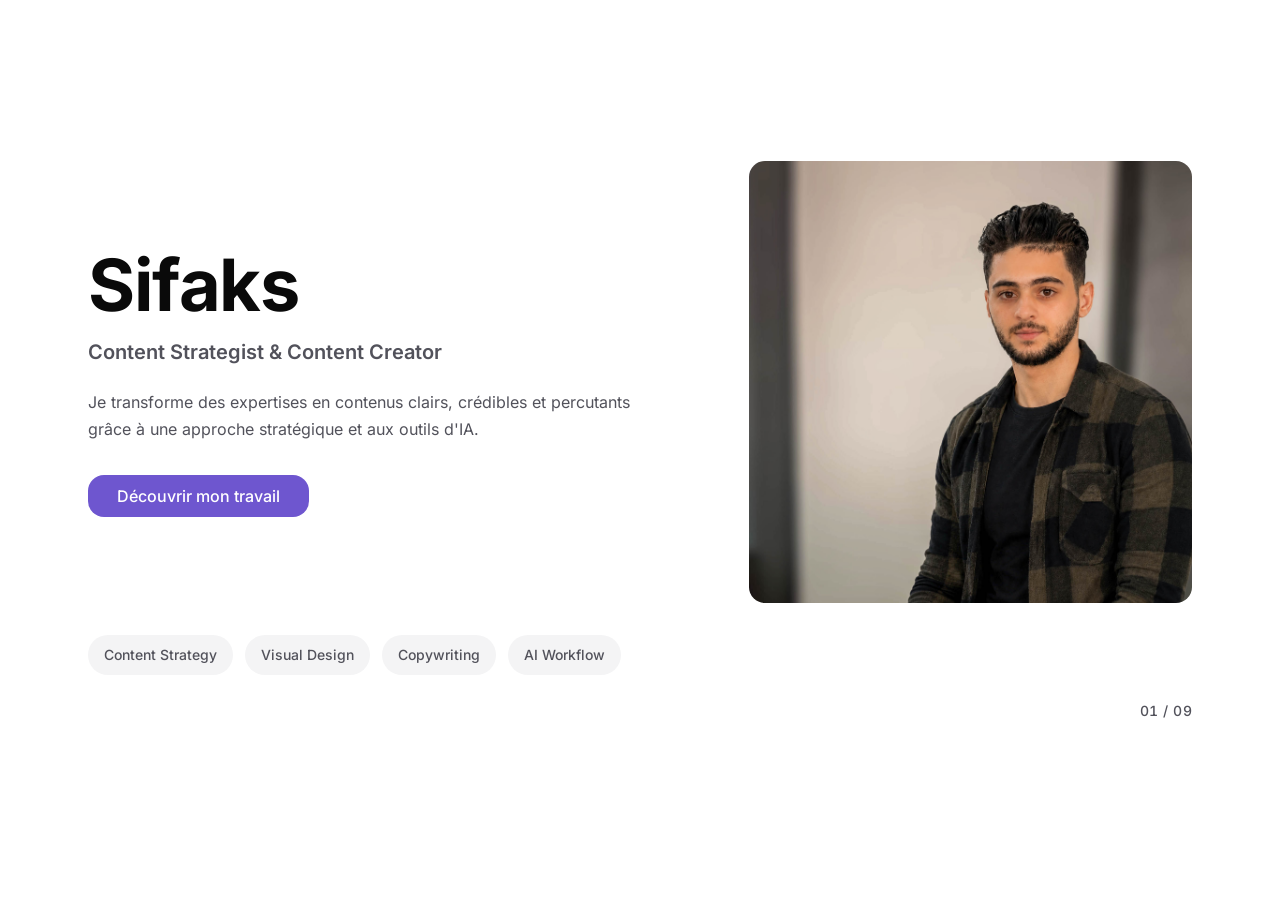
==== index.html @ f77e3a8e "Portfolio initial" ====
<!DOCTYPE html>
<html lang="fr-CA">
<head>
  <meta charset="UTF-8">
  <meta name="viewport" content="width=device-width, initial-scale=1.0">
  <title>Sifaks — Content Strategist &amp; Content Creator</title>
  <meta name="description" content="Je transforme des expertises en contenus clairs, crédibles et percutants grâce à une approche stratégique et aux outils d'IA.">
  <link rel="stylesheet" href="style.css">
  <link rel="stylesheet" href="css/pages/couverture.css">
</head>
<body>
  <main class="cover">
    <div class="container">
      <div class="cover__grid grid--split">
        <div class="cover__text">
          <h1 class="cover__name reveal">Sifaks</h1>
          <p class="cover__tagline reveal reveal-delay-2" lang="en">Content Strategist &amp; Content Creator</p>
          <p class="cover__value-prop reveal reveal-delay-3">Je transforme des expertises en contenus clairs, crédibles et percutants grâce à une approche stratégique et aux outils d'IA.</p>
          <a href="pages/qui-je-suis.html" class="btn btn--primary reveal reveal-delay-4">Découvrir mon travail</a>
        </div>
        <img class="cover__photo reveal reveal-delay-1" src="assets/images/photos/photo-couverture.jpg" alt="Portrait professionnel de Sifaks" width="1891" height="2040">
      </div>

      <ul class="cover__badges reveal reveal-delay-5">
        <li class="badge" lang="en">Content Strategy</li>
        <li class="badge" lang="en">Visual Design</li>
        <li class="badge" lang="en">Copywriting</li>
        <li class="badge" lang="en">AI Workflow</li>
      </ul>

      <p class="page-indicator cover__page-indicator reveal reveal-delay-6">01 / 09</p>
    </div>
  </main>
  <script src="script.js"></script>
</body>
</html>
---- style.css ----
/*
  Point d'entrée CSS du portfolio.
  Assemble les fondations du design system — ne pas ajouter de styles ici,
  chaque nouvelle règle doit vivre dans le bon fichier sous css/.
*/

@import url('css/base/variables.css');
@import url('css/base/fonts.css');
@import url('css/base/reset.css');
@import url('css/base/typography.css');

@import url('css/layout/grid.css');

@import url('css/components/buttons.css');
@import url('css/components/cards.css');
@import url('css/components/navigation.css');
@import url('css/components/badges.css');
@import url('css/components/page-indicator.css');
@import url('css/components/media-placeholder.css');

@import url('css/utilities.css');
---- css/pages/couverture.css ----
/*
  Page 1 — Couverture. Styles propres à cette page uniquement.
  La grille (grid--split), l'apparition au chargement (reveal) et le rendu du
  bouton/placeholder vivent maintenant dans les composants partagés.
*/

.cover {
  display: flex;
  align-items: center;
  min-height: 100vh;
  min-height: 100dvh;
}

.cover .container {
  width: 100%;
  padding-block: var(--space-16);
}

.cover__text {
  display: flex;
  flex-direction: column;
  align-items: flex-start;
}

.cover__name {
  font-size: var(--font-size-6xl);
  line-height: 1.05;
  margin-bottom: var(--space-3);
}

.cover__tagline {
  color: var(--color-text-secondary);
  font-size: var(--font-size-xl);
  font-weight: var(--font-weight-semibold);
  margin-bottom: var(--space-5);
}

.cover__value-prop {
  max-width: 56ch;
  margin-bottom: var(--space-8);
}

.cover__photo {
  display: block;
  width: 100%;
  aspect-ratio: 1 / 1;
  object-fit: cover;
  object-position: center 30%;
  border-radius: var(--radius-lg);
}

.cover__badges {
  display: flex;
  flex-wrap: wrap;
  gap: var(--space-3);
  margin-top: var(--space-8);
}

.cover__page-indicator {
  margin-top: var(--space-6);
}

@media (min-width: 1024px) {
  .cover__name {
    font-size: var(--font-size-7xl);
  }
}
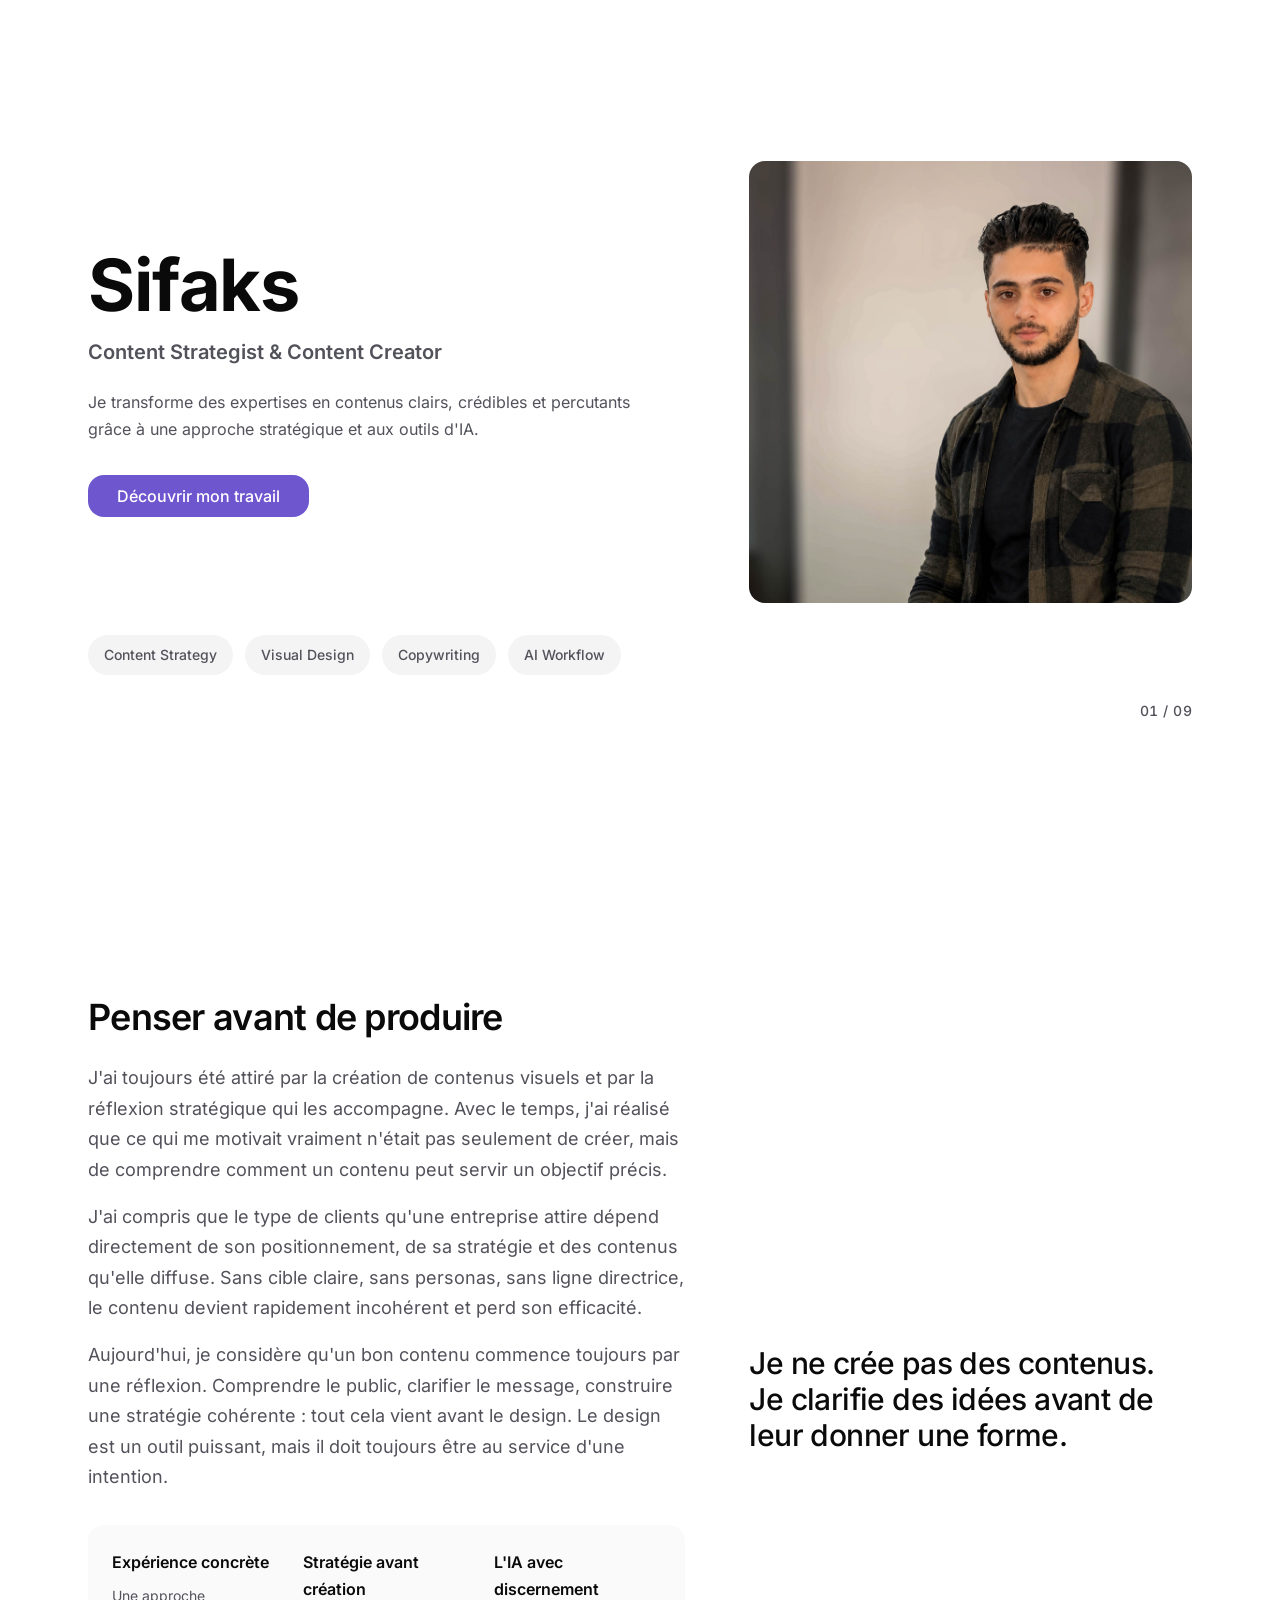
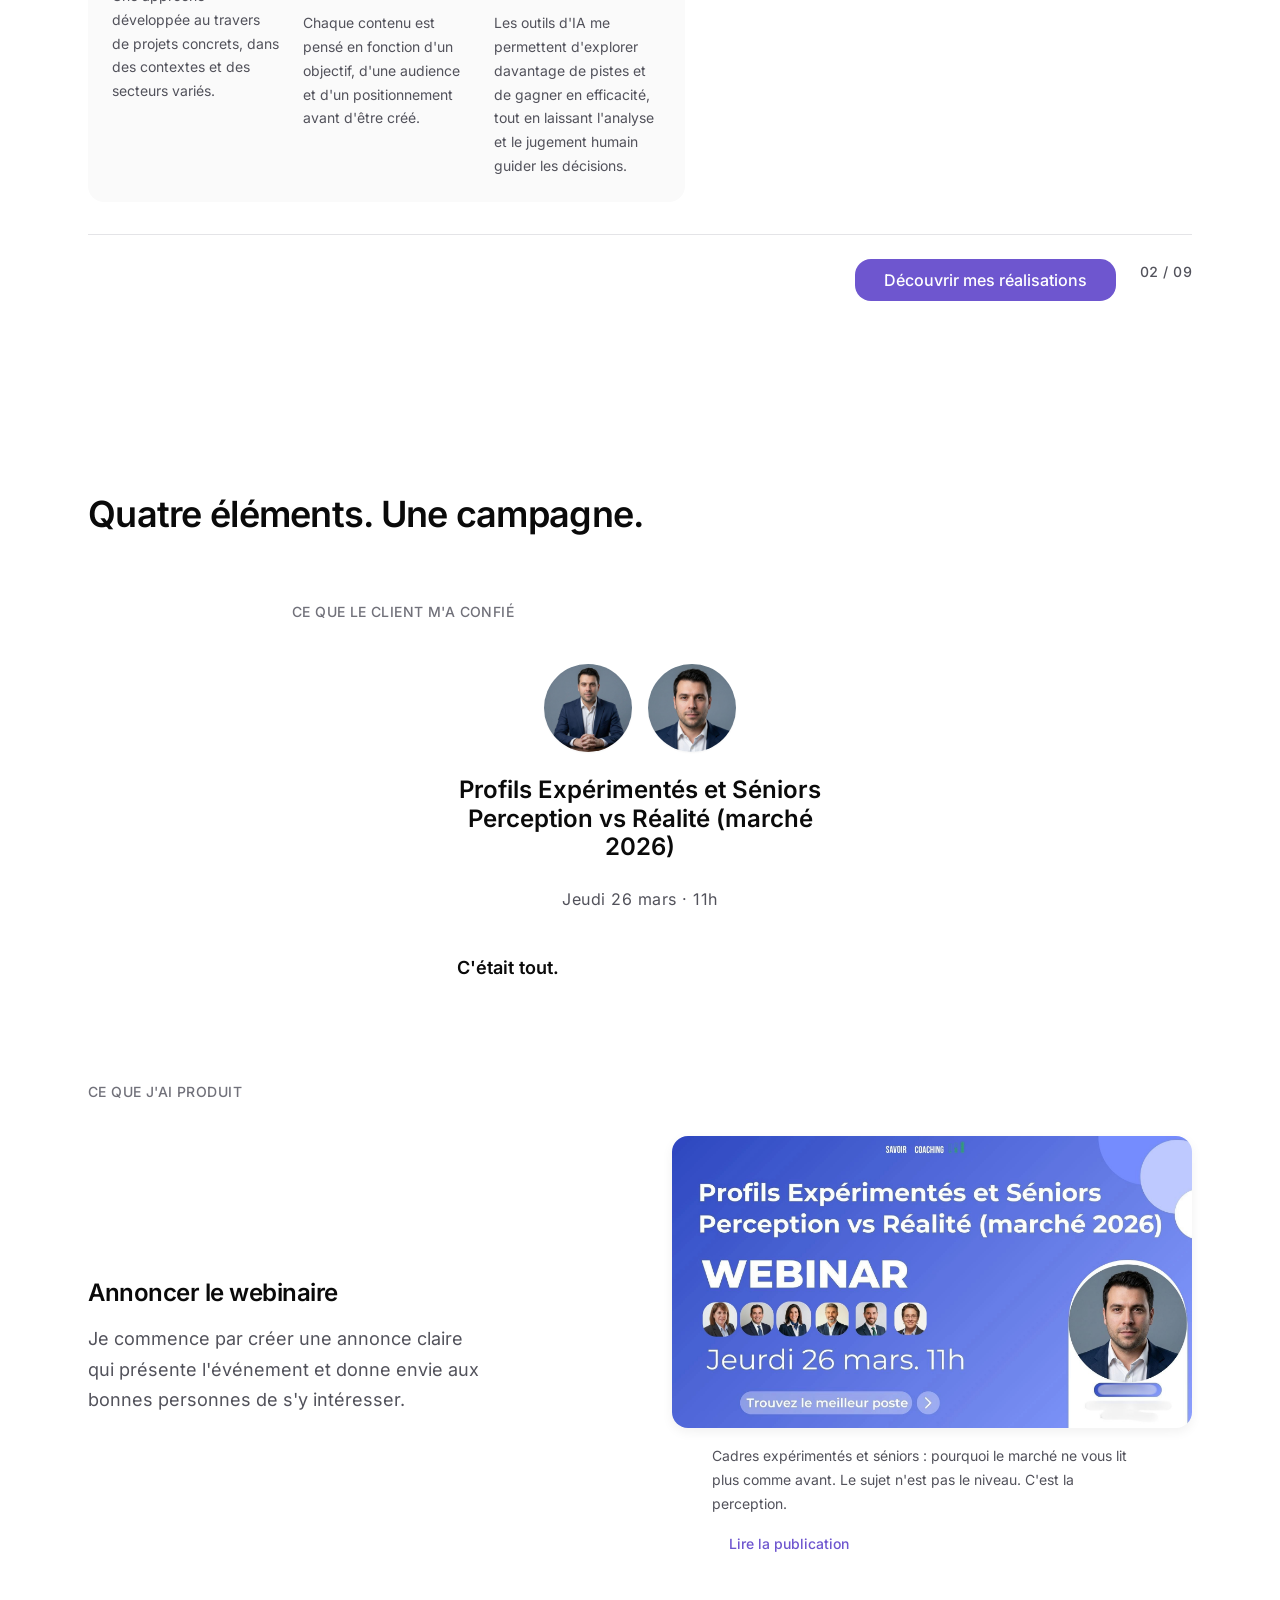
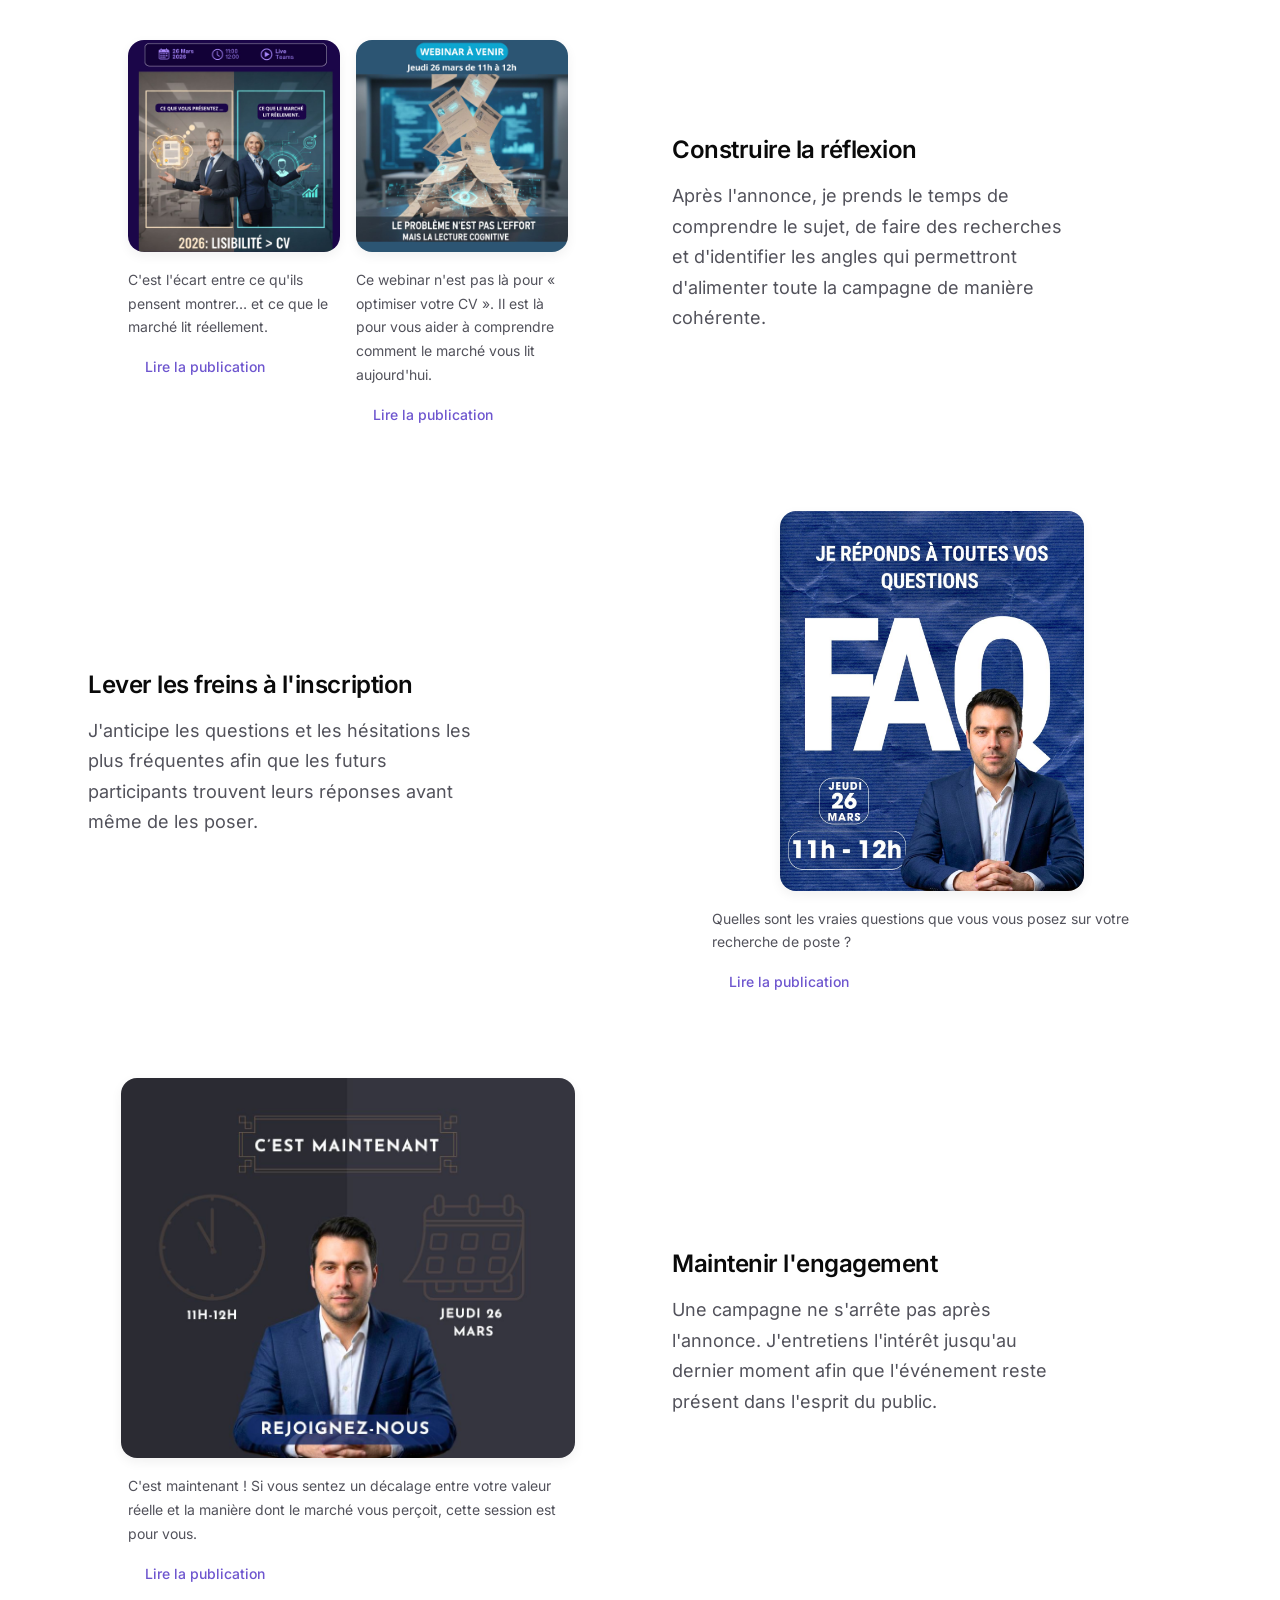
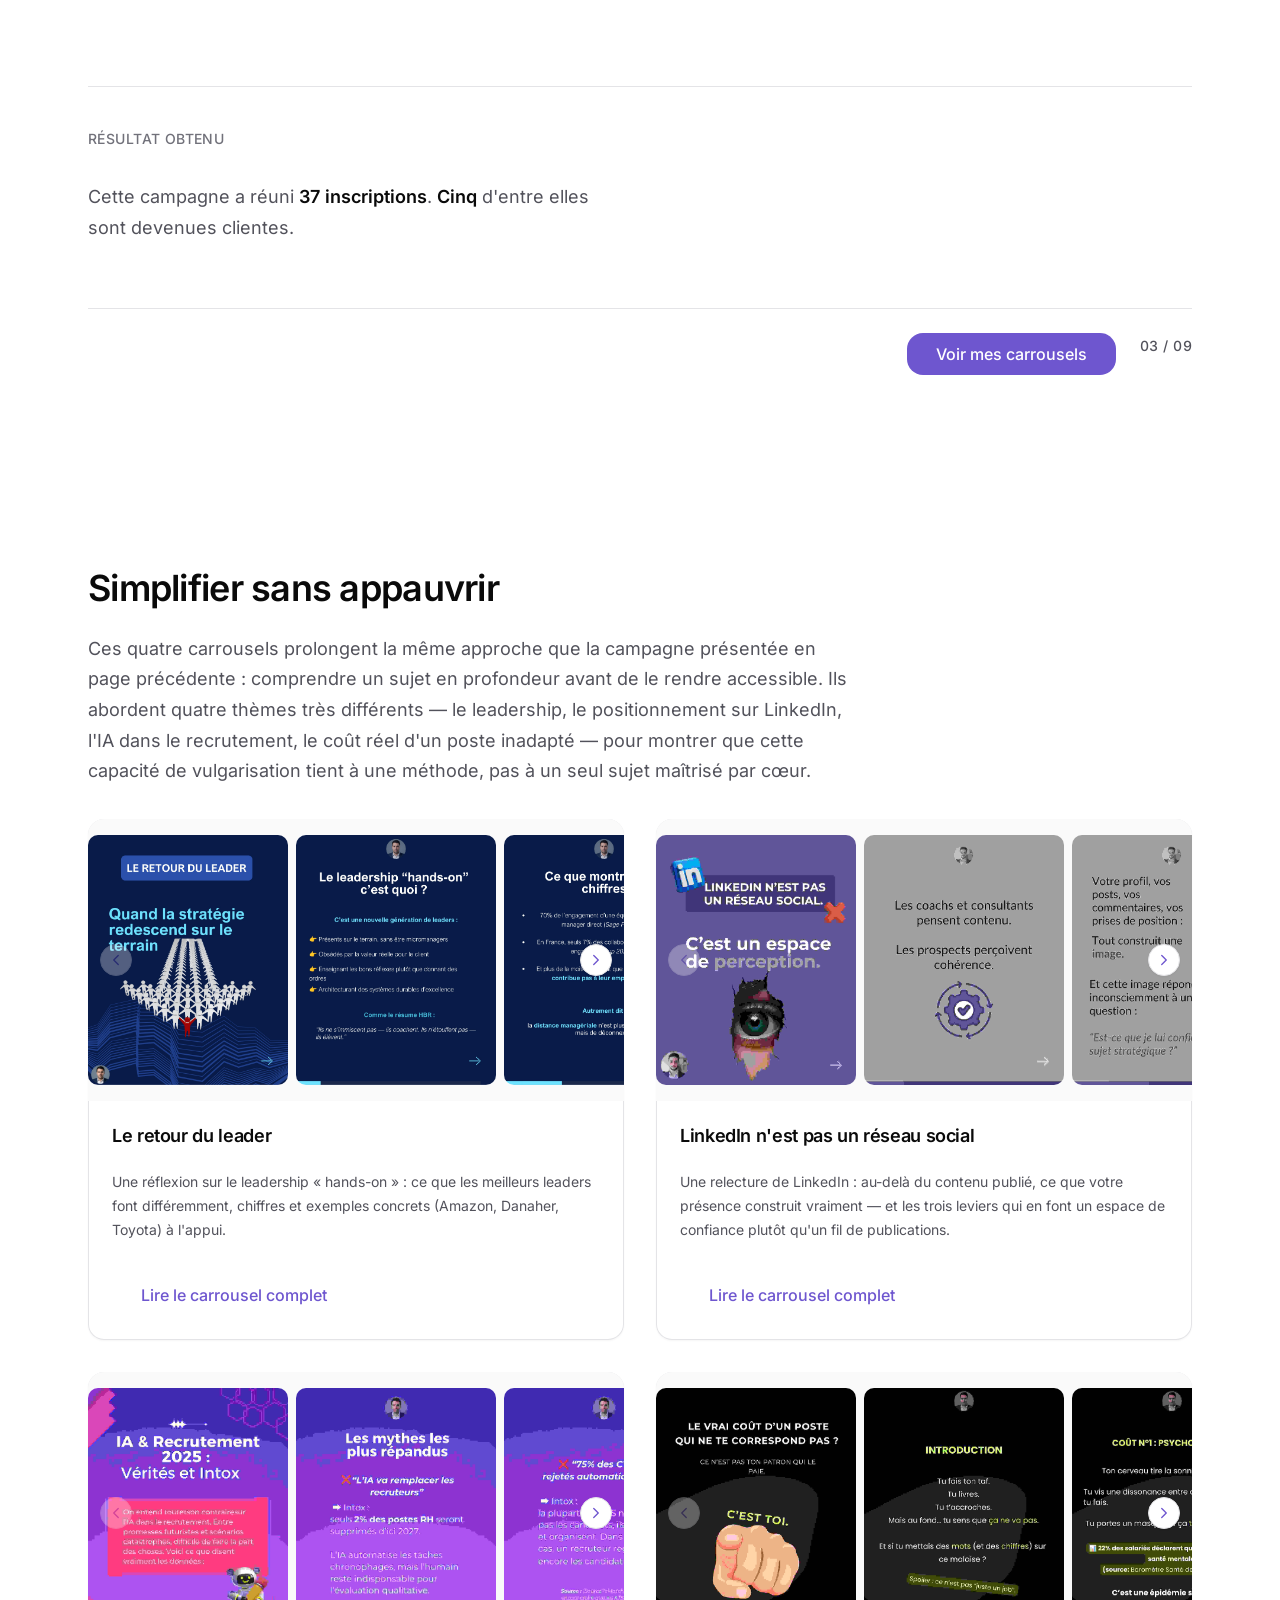
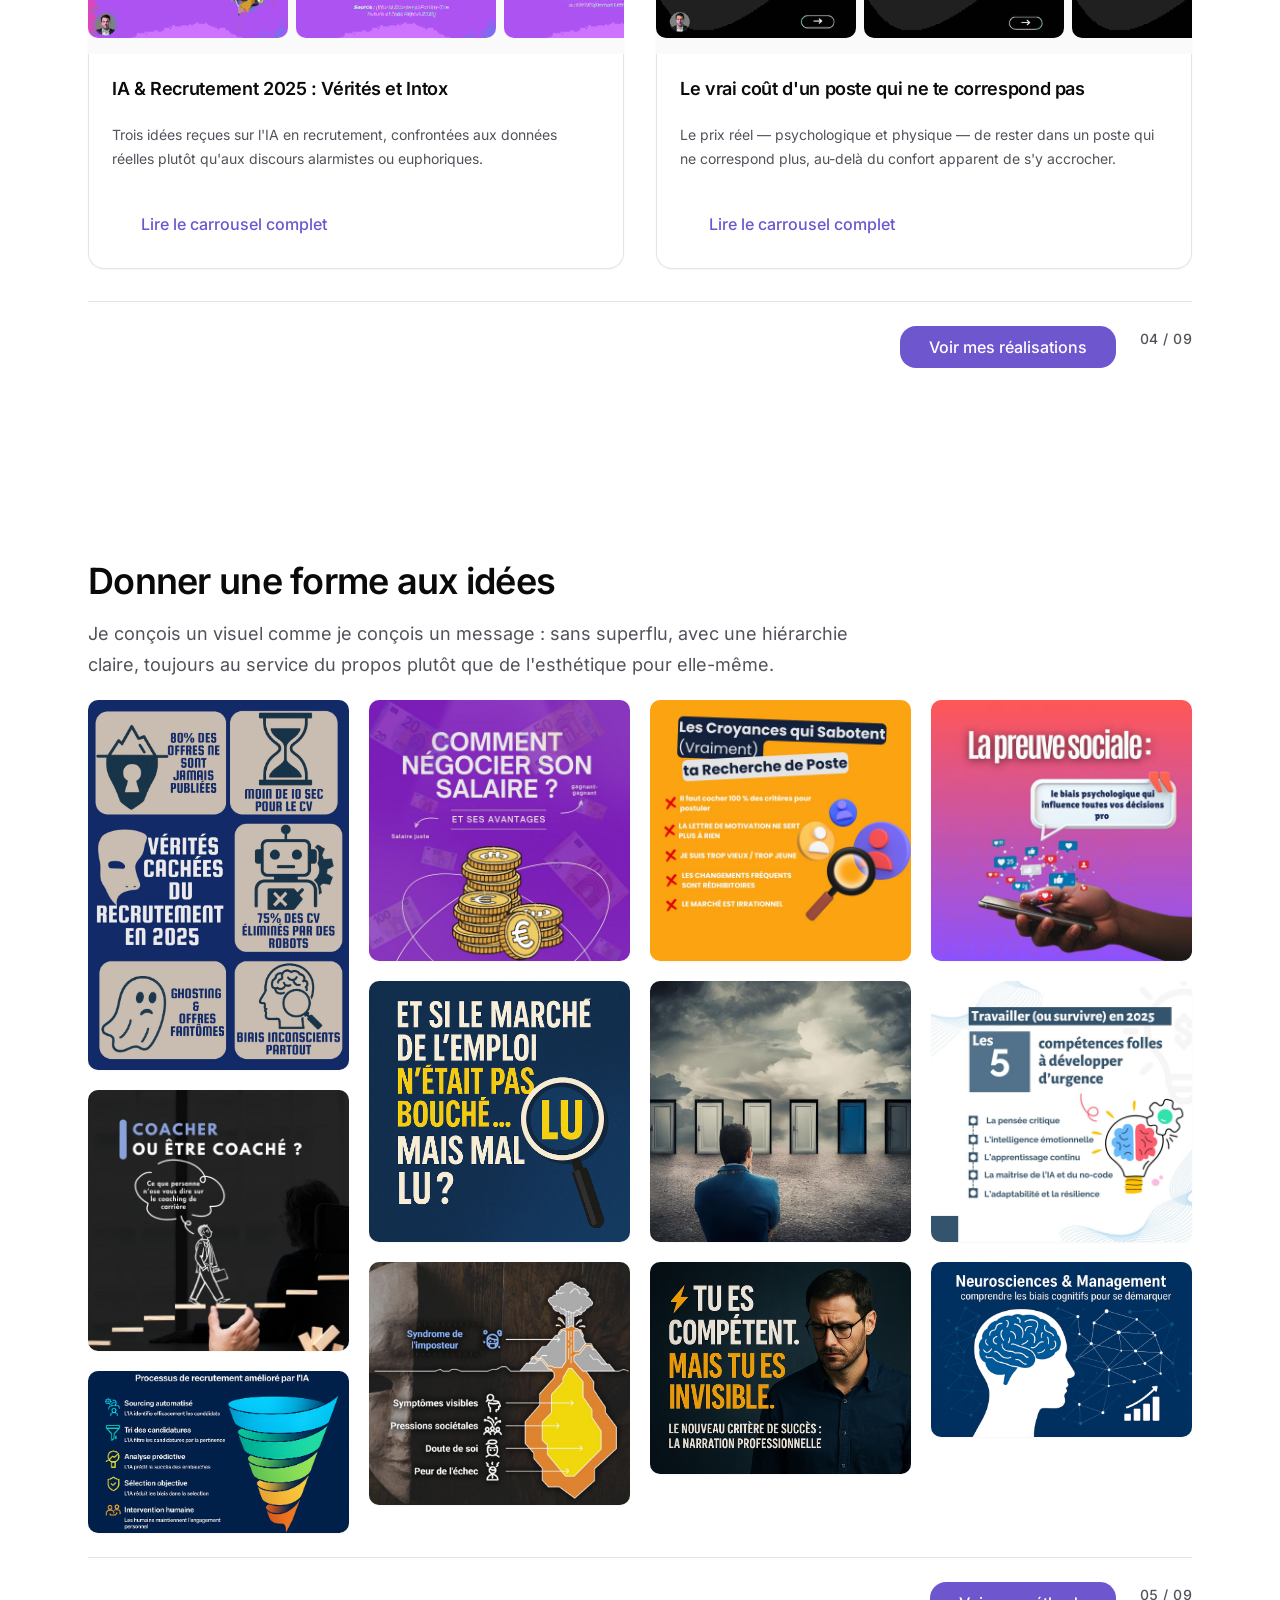
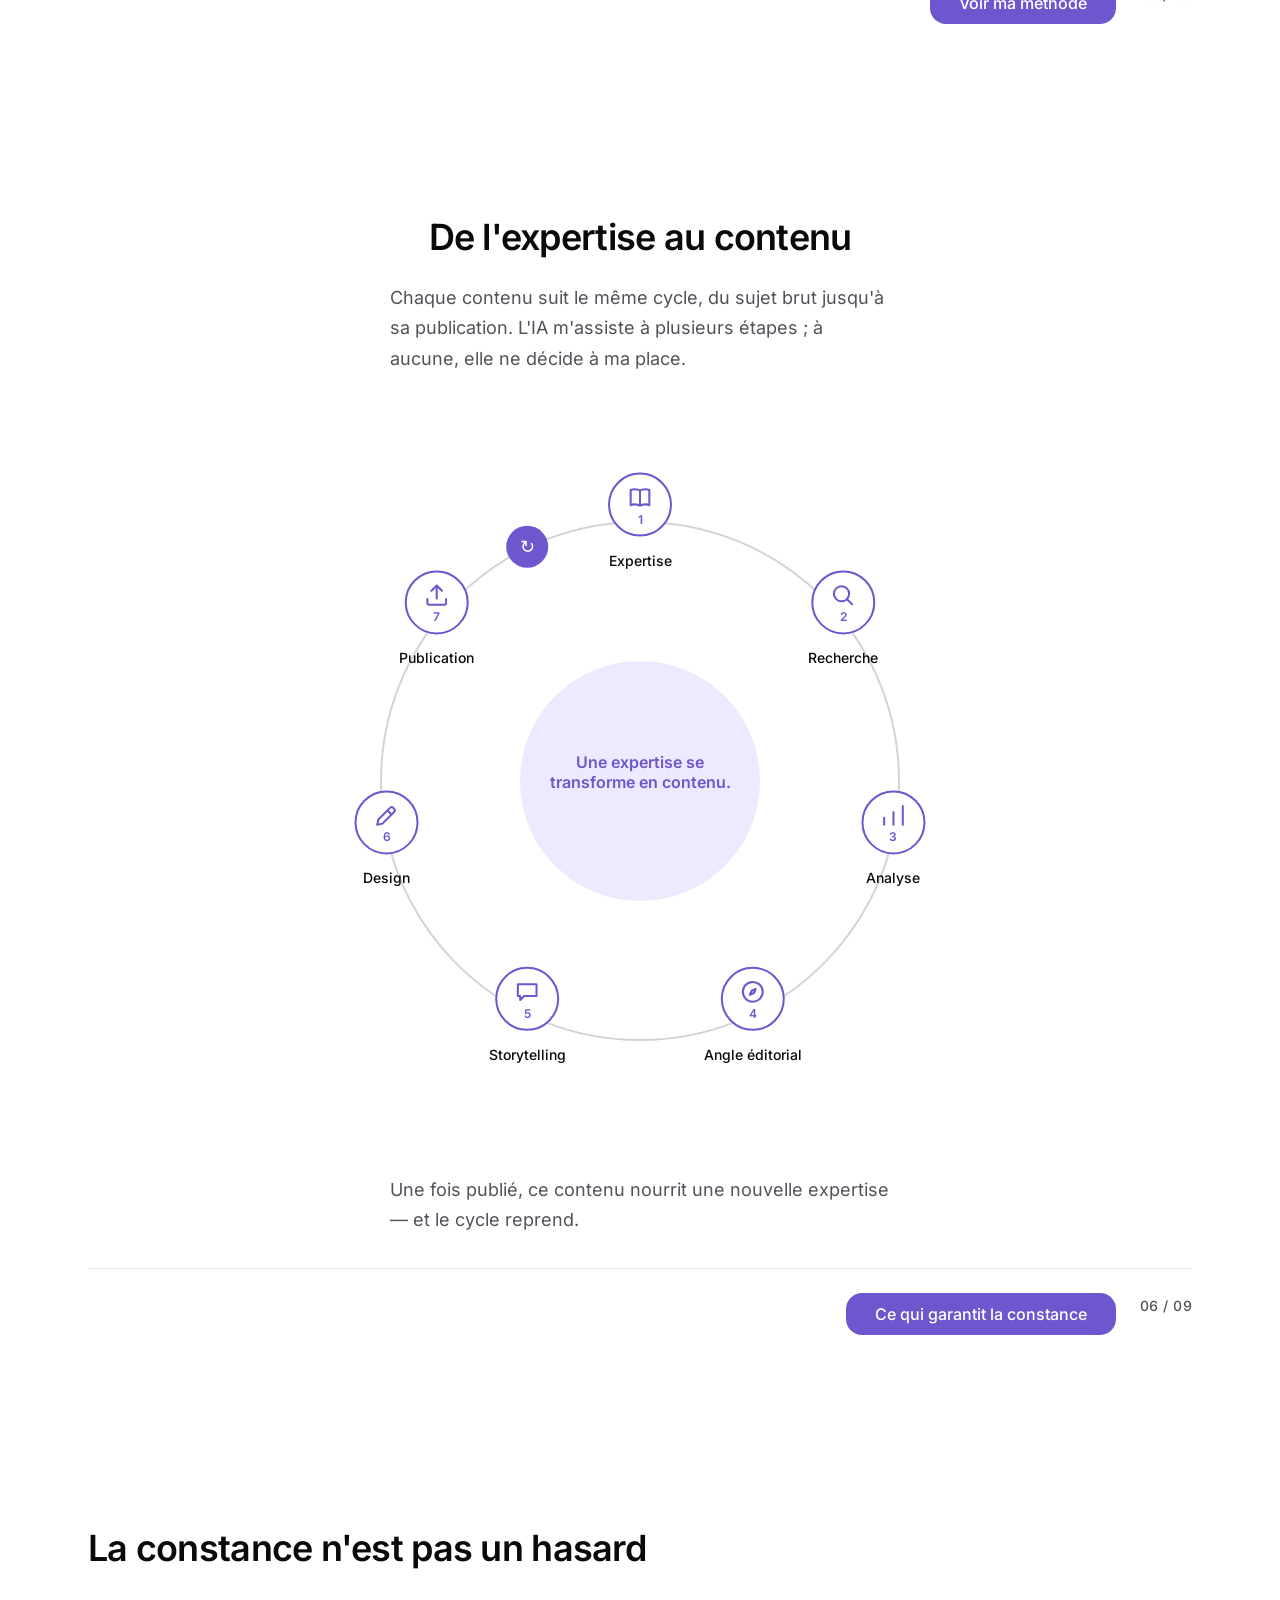
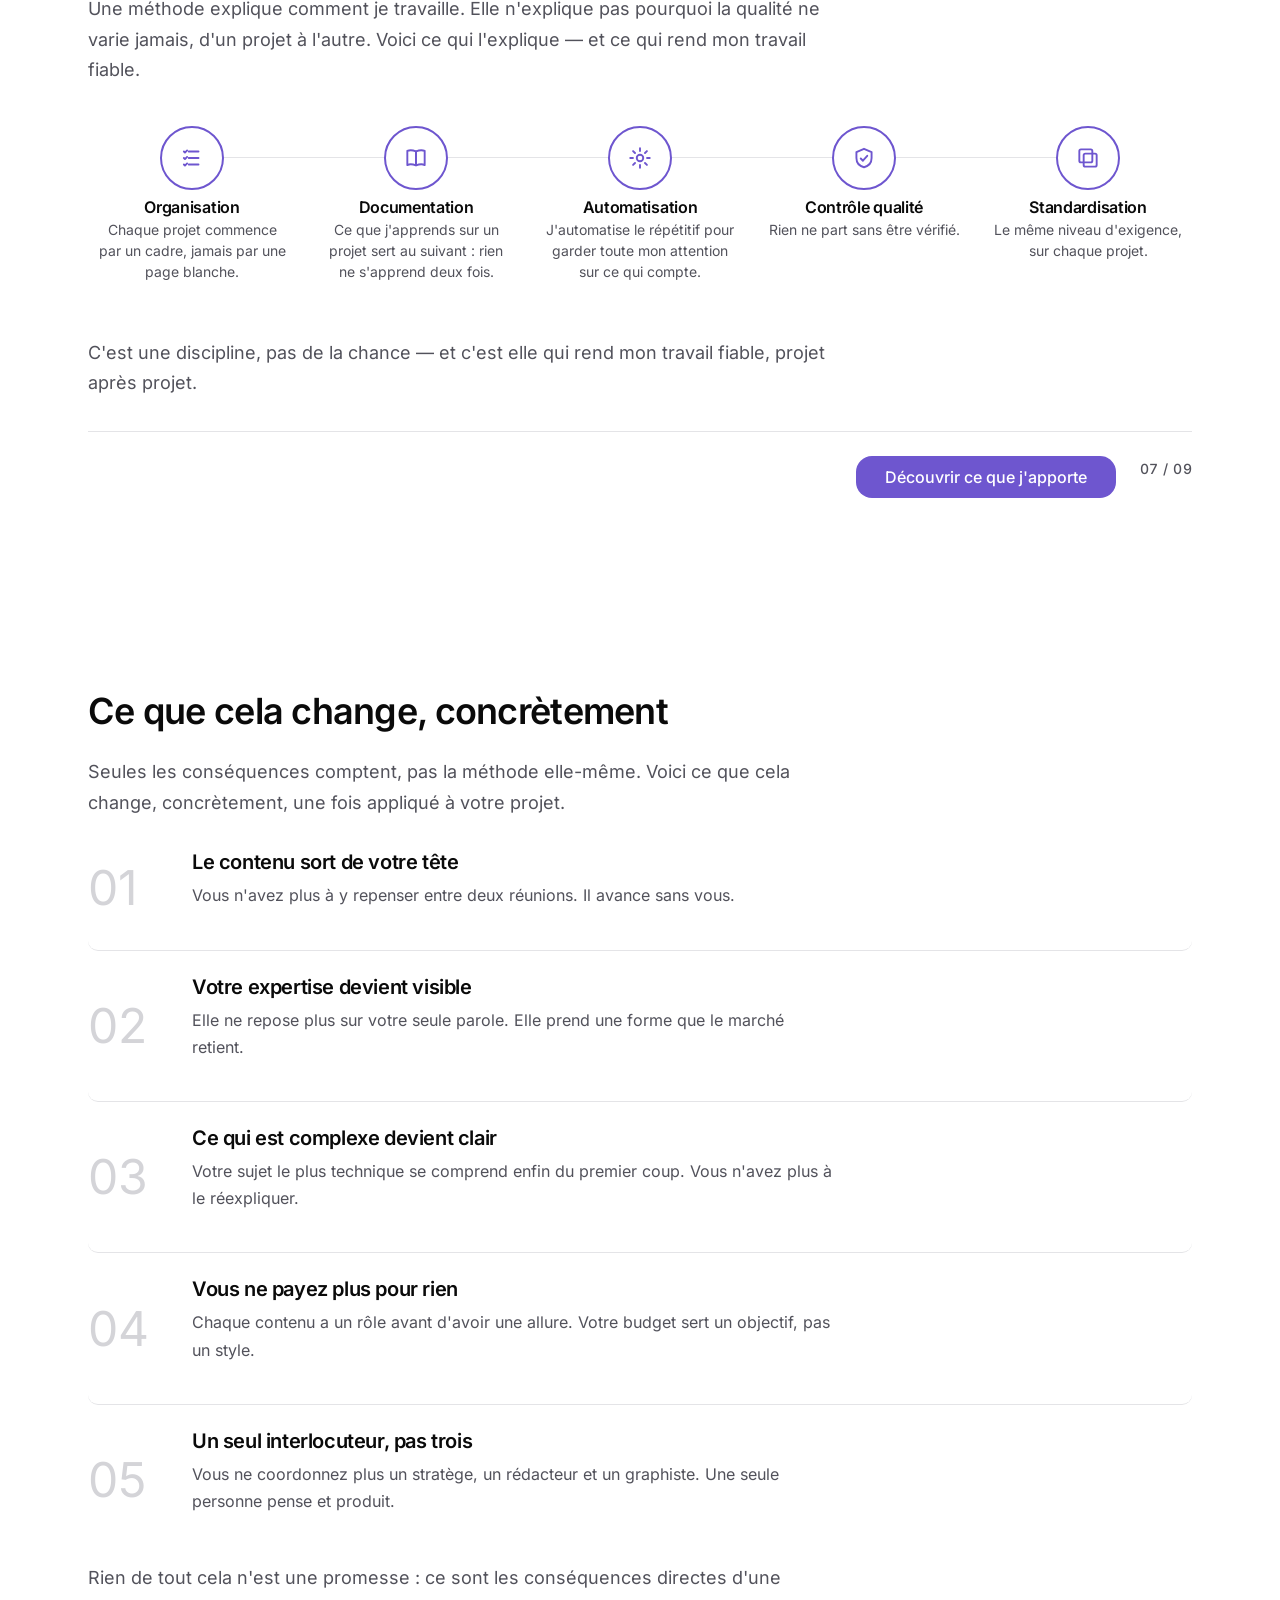
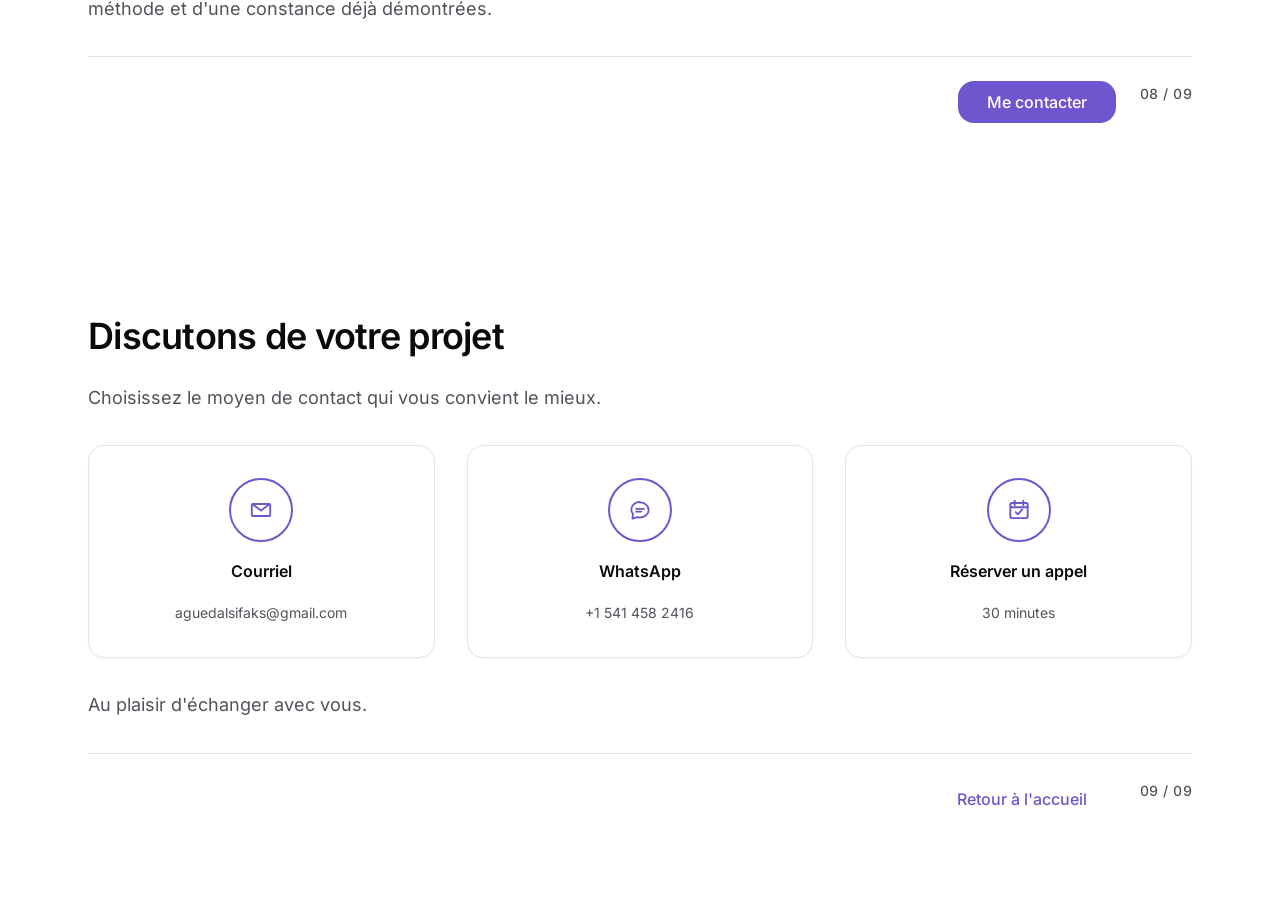
==== commit e337d927: "Transformation du portfolio en one-page" ====
--- a/index.html
+++ b/index.html
@@ -5,32 +5,832 @@
   <meta name="viewport" content="width=device-width, initial-scale=1.0">
   <title>Sifaks — Content Strategist &amp; Content Creator</title>
   <meta name="description" content="Je transforme des expertises en contenus clairs, crédibles et percutants grâce à une approche stratégique et aux outils d'IA.">
+  <!-- Marque la présence de JS avant le premier rendu : les .reveal sont alors
+       masquées jusqu'à ce que leur section entre dans le viewport (voir utilities.css
+       + script.js). Sans JS, cette classe est absente et tout reste visible. -->
+  <script>document.documentElement.classList.add('js');</script>
   <link rel="stylesheet" href="style.css">
   <link rel="stylesheet" href="css/pages/couverture.css">
+  <link rel="stylesheet" href="css/pages/qui-je-suis.css">
+  <link rel="stylesheet" href="css/pages/campagne-de-contenu-a-z.css">
+  <link rel="stylesheet" href="css/pages/carrousels.css">
+  <link rel="stylesheet" href="css/pages/realisations-visuelles.css">
+  <link rel="stylesheet" href="css/pages/transformer-expertise-en-contenu.css">
+  <link rel="stylesheet" href="css/pages/constance.css">
+  <link rel="stylesheet" href="css/pages/ce-que-je-peux-apporter.css">
+  <link rel="stylesheet" href="css/pages/contact.css">
 </head>
 <body>
-  <main class="cover">
-    <div class="container">
-      <div class="cover__grid grid--split">
-        <div class="cover__text">
-          <h1 class="cover__name reveal">Sifaks</h1>
-          <p class="cover__tagline reveal reveal-delay-2" lang="en">Content Strategist &amp; Content Creator</p>
-          <p class="cover__value-prop reveal reveal-delay-3">Je transforme des expertises en contenus clairs, crédibles et percutants grâce à une approche stratégique et aux outils d'IA.</p>
-          <a href="pages/qui-je-suis.html" class="btn btn--primary reveal reveal-delay-4">Découvrir mon travail</a>
-        </div>
-        <img class="cover__photo reveal reveal-delay-1" src="assets/images/photos/photo-couverture.jpg" alt="Portrait professionnel de Sifaks" width="1891" height="2040">
-      </div>
-
-      <ul class="cover__badges reveal reveal-delay-5">
-        <li class="badge" lang="en">Content Strategy</li>
-        <li class="badge" lang="en">Visual Design</li>
-        <li class="badge" lang="en">Copywriting</li>
-        <li class="badge" lang="en">AI Workflow</li>
-      </ul>
-
-      <p class="page-indicator cover__page-indicator reveal reveal-delay-6">01 / 09</p>
-    </div>
+  <main>
+
+    <!-- ============================ 01 — Couverture ============================ -->
+    <section id="couverture" class="cover">
+      <div class="container">
+        <div class="cover__grid grid--split">
+          <div class="cover__text">
+            <h1 class="cover__name reveal">Sifaks</h1>
+            <p class="cover__tagline reveal reveal-delay-2" lang="en">Content Strategist &amp; Content Creator</p>
+            <p class="cover__value-prop reveal reveal-delay-3">Je transforme des expertises en contenus clairs, crédibles et percutants grâce à une approche stratégique et aux outils d'IA.</p>
+            <a href="#qui-je-suis" class="btn btn--primary reveal reveal-delay-4">Découvrir mon travail</a>
+          </div>
+          <img class="cover__photo reveal reveal-delay-1" src="assets/images/photos/photo-couverture.jpg" alt="Portrait professionnel de Sifaks" width="1891" height="2040">
+        </div>
+
+        <ul class="cover__badges reveal reveal-delay-5">
+          <li class="badge" lang="en">Content Strategy</li>
+          <li class="badge" lang="en">Visual Design</li>
+          <li class="badge" lang="en">Copywriting</li>
+          <li class="badge" lang="en">AI Workflow</li>
+        </ul>
+
+        <p class="page-indicator cover__page-indicator reveal reveal-delay-6">01 / 09</p>
+      </div>
+    </section>
+
+    <!-- ============================ 02 — Qui je suis ============================ -->
+    <section id="qui-je-suis" class="section about">
+      <div class="container">
+        <div class="about__grid grid--split">
+          <div class="about__text">
+            <h1 class="about__title reveal">Penser avant de produire</h1>
+
+            <div class="about__story reveal reveal-delay-1">
+              <p>J'ai toujours été attiré par la création de contenus visuels et par la réflexion stratégique qui les accompagne. Avec le temps, j'ai réalisé que ce qui me motivait vraiment n'était pas seulement de créer, mais de comprendre comment un contenu peut servir un objectif précis.</p>
+              <p>J'ai compris que le type de clients qu'une entreprise attire dépend directement de son positionnement, de sa stratégie et des contenus qu'elle diffuse. Sans cible claire, sans personas, sans ligne directrice, le contenu devient rapidement incohérent et perd son efficacité.</p>
+              <p>Aujourd'hui, je considère qu'un bon contenu commence toujours par une réflexion. Comprendre le public, clarifier le message, construire une stratégie cohérente : tout cela vient avant le design. Le design est un outil puissant, mais il doit toujours être au service d'une intention.</p>
+            </div>
+
+            <ul class="about__foundations reveal reveal-delay-2">
+              <li class="about__foundation">
+                <span class="about__foundation-label">Expérience concrète</span>
+                <span class="about__foundation-desc">Une approche développée au travers de projets concrets, dans des contextes et des secteurs variés.</span>
+              </li>
+              <li class="about__foundation">
+                <span class="about__foundation-label">Stratégie avant création</span>
+                <span class="about__foundation-desc">Chaque contenu est pensé en fonction d'un objectif, d'une audience et d'un positionnement avant d'être créé.</span>
+              </li>
+              <li class="about__foundation">
+                <span class="about__foundation-label">L'IA avec discernement</span>
+                <span class="about__foundation-desc">Les outils d'IA me permettent d'explorer davantage de pistes et de gagner en efficacité, tout en laissant l'analyse et le jugement humain guider les décisions.</span>
+              </li>
+            </ul>
+          </div>
+
+          <blockquote class="about__quote reveal reveal-delay-1">Je ne crée pas des contenus. Je clarifie des idées avant de leur donner une forme.</blockquote>
+        </div>
+
+        <div class="about__transition reveal reveal-delay-3">
+          <a href="#campagne" class="btn btn--primary">Découvrir mes réalisations</a>
+          <p class="page-indicator">02 / 09</p>
+        </div>
+      </div>
+    </section>
+
+    <!-- ============================ 03 — Campagne de contenu ============================ -->
+    <section id="campagne" class="section campaign">
+      <div class="container">
+        <h1 class="campaign__title reveal">Quatre éléments. Une campagne.</h1>
+
+        <!-- Chapitre 1 — Ce que le client m'a confié : le brief, présenté comme une carte d'événement minimale -->
+        <section class="campaign__brief reveal reveal-delay-1" aria-labelledby="campaign-brief-heading">
+          <p class="campaign__eyebrow" id="campaign-brief-heading">Ce que le client m'a confié</p>
+
+          <div class="campaign__brief-card">
+            <div class="campaign__brief-avatars">
+              <img class="campaign__brief-avatar" src="assets/images/campagne-webinaire/Intervenant/Intervenant%201.jpg" alt="Photo d'un intervenant du webinaire" width="1024" height="1024">
+              <img class="campaign__brief-avatar" src="assets/images/campagne-webinaire/Intervenant/Intervenant.jpg" alt="Photo d'un intervenant du webinaire" width="1024" height="1024">
+            </div>
+            <p class="campaign__brief-webinar">Profils Expérimentés et Séniors<br>Perception vs Réalité (marché 2026)</p>
+            <p class="campaign__brief-meta">Jeudi 26 mars · 11h</p>
+          </div>
+
+          <p class="campaign__brief-nothing">C'était tout.</p>
+        </section>
+
+        <!-- Chapitre 2 — Ce que j'ai produit : blocs éditoriaux alternés, la décision domine, la publication est la preuve.
+             Chaque publication montre son visuel + un court extrait + un bouton « Lire la publication » qui ouvre le texte
+             complet (issu du fichier .txt associé, embarqué ci-dessous en conteneur masqué) dans le modal réutilisé. -->
+        <section class="campaign__production reveal reveal-delay-2" aria-labelledby="campaign-production-heading">
+          <p class="campaign__eyebrow" id="campaign-production-heading">Ce que j'ai produit</p>
+
+          <div class="campaign__blocks">
+            <article class="campaign__block">
+              <div class="campaign__block-text">
+                <h2 class="campaign__block-title">Annoncer le webinaire</h2>
+                <p class="campaign__block-support">Je commence par créer une annonce claire qui présente l'événement et donne envie aux bonnes personnes de s'y intéresser.</p>
+              </div>
+              <div class="campaign__block-visual">
+                <figure class="campaign__pub" data-pub-title="Annonce">
+                  <img class="campaign__block-img campaign__pub-img" src="assets/images/campagne-webinaire/1-%20Annonce.jpg" alt="Publication d'annonce de la campagne" width="1920" height="1080" loading="lazy">
+                  <figcaption class="campaign__pub-caption">
+                    <p class="campaign__pub-excerpt">Cadres expérimentés et séniors : pourquoi le marché ne vous lit plus comme avant. Le sujet n'est pas le niveau. C'est la perception.</p>
+                    <button class="campaign__pub-read btn btn--ghost" type="button" aria-label="Lire la publication : Annonce">Lire la publication</button>
+                  </figcaption>
+                  <div class="campaign__pub-full" hidden>
+                    <p>🔹 Cadres expérimentés et séniors : pourquoi le marché ne vous lit plus comme avant (2026)</p>
+                    <p>Beaucoup de profils expérimentés font aujourd'hui la même expérience : un parcours cohérent, de l'expertise, des résultats… et pourtant, une perte d'impact au moment de candidater.</p>
+                    <p>Le sujet n'est pas le niveau. C'est la perception.</p>
+                    <p>Lors de ce webinar, je vous propose une lecture terrain et concrète du recrutement actuel :</p>
+                    <ul>
+                      <li>le décalage entre l'intention du candidat et l'interprétation du recruteur</li>
+                      <li>ce qui fait décrocher un dossier pourtant pertinent</li>
+                      <li>la grille de lecture réelle du marché aujourd'hui</li>
+                      <li>les erreurs invisibles mais éliminatoires</li>
+                      <li>ce qui crée de la clarté et de la lisibilité dès le premier filtre</li>
+                    </ul>
+                    <p>🕘 Jeudi 26 mars, 11h00 – 12h00</p>
+                    <p>Inscrivez-vous ici : [Lien]</p>
+                    <p>❓ Une session de questions réponses est prévue. Vous pouvez déposer vos questions anonymement ici : [Lien]</p>
+                    <p>Ce webinar s'adresse aux cadres expérimentés et séniors qui veulent comprendre les règles actuelles du jeu, et repartir avec des leviers concrets pour renforcer leur visibilité et accélérer leur recherche.</p>
+                    <p class="campaign__modal-tags">#entretiencadre #cadres #recrutement #marchéemploi #rechercheemploi</p>
+                  </div>
+                </figure>
+              </div>
+            </article>
+
+            <article class="campaign__block">
+              <div class="campaign__block-text">
+                <h2 class="campaign__block-title">Construire la réflexion</h2>
+                <p class="campaign__block-support">Après l'annonce, je prends le temps de comprendre le sujet, de faire des recherches et d'identifier les angles qui permettront d'alimenter toute la campagne de manière cohérente.</p>
+              </div>
+              <div class="campaign__block-visual">
+                <div class="campaign__block-pair">
+                  <figure class="campaign__pub" data-pub-title="L'angle">
+                    <img class="campaign__block-img campaign__pub-img" src="assets/images/campagne-webinaire/2-%20CE%20QUE%20LE%20MARCHE%20LIT%20REELEMENT..jpg" alt="Publication développant l'angle de la campagne" width="1024" height="1024" loading="lazy">
+                    <figcaption class="campaign__pub-caption">
+                      <p class="campaign__pub-excerpt">C'est l'écart entre ce qu'ils pensent montrer… et ce que le marché lit réellement.</p>
+                      <button class="campaign__pub-read btn btn--ghost" type="button" aria-label="Lire la publication : L'angle">Lire la publication</button>
+                    </figcaption>
+                    <div class="campaign__pub-full" hidden>
+                      <p>C'est l'écart entre ce qu'ils pensent montrer… et ce que le marché lit réellement.</p>
+                      <p>En 2026, le recrutement ne se joue plus uniquement sur le CV ou les compétences.</p>
+                      <p>Il se joue sur :</p>
+                      <ul>
+                        <li>la perception réelle de votre profil</li>
+                        <li>la lisibilité de votre positionnement</li>
+                        <li>les signaux que vous envoyez sans le savoir</li>
+                      </ul>
+                      <p>C'est exactement ce que je décrypterai lors de mon prochain webinar dédié aux profils expérimentés et séniors : perception, lisibilité, erreurs invisibles mais éliminatoires.</p>
+                      <p>📆 Jeudi 26 mars 11h - 12h</p>
+                      <p>Inscrivez-vous maintenant : [lien]</p>
+                      <p class="campaign__modal-tags">#entretiencadre #cadres #recrutement #marchéemploi</p>
+                    </div>
+                  </figure>
+                  <figure class="campaign__pub" data-pub-title="Pourquoi ce webinaire ?">
+                    <img class="campaign__block-img campaign__pub-img" src="assets/images/campagne-webinaire/3-%20Pourquoi%20ce%20webinaire.jpg" alt="Publication « Pourquoi ce webinaire ? » de la campagne" width="1024" height="1024" loading="lazy">
+                    <figcaption class="campaign__pub-caption">
+                      <p class="campaign__pub-excerpt">Ce webinar n'est pas là pour « optimiser votre CV ». Il est là pour vous aider à comprendre comment le marché vous lit aujourd'hui.</p>
+                      <button class="campaign__pub-read btn btn--ghost" type="button" aria-label="Lire la publication : Pourquoi ce webinaire ?">Lire la publication</button>
+                    </figcaption>
+                    <div class="campaign__pub-full" hidden>
+                      <p>Ce webinar n'est pas là pour “optimiser votre CV”.</p>
+                      <p>Il est là pour vous aider à comprendre comment le marché vous lit aujourd'hui, et pourquoi certains profils passent pendant que d'autres stagnent.</p>
+                      <p>Si vous êtes cadre expérimenté ou sénior, et que vous sentez un décalage entre votre valeur réelle et vos retours terrain, ce webinar vous parlera.</p>
+                      <p>Rendez-vous jeudi 26 mars de 11h à 12h : [Lien]</p>
+                      <p class="campaign__modal-tags">#entretiencadre #cadres #visibilité #rechercheemploi</p>
+                    </div>
+                  </figure>
+                </div>
+              </div>
+            </article>
+
+            <article class="campaign__block">
+              <div class="campaign__block-text">
+                <h2 class="campaign__block-title">Lever les freins à l'inscription</h2>
+                <p class="campaign__block-support">J'anticipe les questions et les hésitations les plus fréquentes afin que les futurs participants trouvent leurs réponses avant même de les poser.</p>
+              </div>
+              <div class="campaign__block-visual">
+                <figure class="campaign__pub" data-pub-title="Questions des participants">
+                  <img class="campaign__block-img campaign__pub-img" src="assets/images/campagne-webinaire/4-%20FAQ.jpg" alt="Publication FAQ de la campagne" width="1080" height="1350" loading="lazy">
+                  <figcaption class="campaign__pub-caption">
+                    <p class="campaign__pub-excerpt">Quelles sont les vraies questions que vous vous posez sur votre recherche de poste ?</p>
+                    <button class="campaign__pub-read btn btn--ghost" type="button" aria-label="Lire la publication : Questions des participants">Lire la publication</button>
+                  </figcaption>
+                  <div class="campaign__pub-full" hidden>
+                    <p>🔹 Quelles sont les vraies questions que vous vous posez sur votre recherche de poste ?</p>
+                    <p>Lors de mon prochain webinar, je prends un temps dédié pour répondre en direct aux questions des cadres expérimentés et séniors.</p>
+                    <p>L'objectif :</p>
+                    <ul>
+                      <li>décoder la perception réelle des recruteurs</li>
+                      <li>identifier ce qui brouille la lisibilité de votre profil</li>
+                      <li>apporter des réponses concrètes, applicables immédiatement</li>
+                    </ul>
+                    <p>👉 Vous pouvez déposer vos questions anonymement dès maintenant ici : [Lien]</p>
+                    <p>Rendez-vous jeudi 26 mars à 11h : [lien]</p>
+                    <p class="campaign__modal-tags">#entretiencadre #cadres #rechercheemploi #recrutement</p>
+                  </div>
+                </figure>
+              </div>
+            </article>
+
+            <article class="campaign__block">
+              <div class="campaign__block-text">
+                <h2 class="campaign__block-title">Maintenir l'engagement</h2>
+                <p class="campaign__block-support">Une campagne ne s'arrête pas après l'annonce. J'entretiens l'intérêt jusqu'au dernier moment afin que l'événement reste présent dans l'esprit du public.</p>
+              </div>
+              <div class="campaign__block-visual">
+                <figure class="campaign__pub" data-pub-title="Dernier rappel">
+                  <img class="campaign__block-img campaign__pub-img" src="assets/images/campagne-webinaire/5-%20Jour%20J.jpg" alt="Publication de rappel de la campagne" width="940" height="788" loading="lazy">
+                  <figcaption class="campaign__pub-caption">
+                    <p class="campaign__pub-excerpt">C'est maintenant ! Si vous sentez un décalage entre votre valeur réelle et la manière dont le marché vous perçoit, cette session est pour vous.</p>
+                    <button class="campaign__pub-read btn btn--ghost" type="button" aria-label="Lire la publication : Dernier rappel">Lire la publication</button>
+                  </figcaption>
+                  <div class="campaign__pub-full" hidden>
+                    <p>🔹 C'est maintenant !</p>
+                    <p>Si vous êtes cadre expérimenté ou sénior et que vous sentez un décalage entre votre valeur réelle et la manière dont le marché vous perçoit, cette session est pour vous.</p>
+                    <p>Pendant 1h, je vous partage une lecture claire et terrain du recrutement aujourd'hui :</p>
+                    <ul>
+                      <li>ce que les recruteurs lisent réellement dans un dossier</li>
+                      <li>pourquoi certains profils expérimentés passent à côté</li>
+                      <li>ce qui déclenche réellement l'intérêt dès les premières secondes de lecture</li>
+                    </ul>
+                    <p>✅ Aujourd'hui jeudi 26 mars, 11h00 – 12h00</p>
+                    <p>👉 rejoignez-nous ici : [Lien]</p>
+                    <p class="campaign__modal-tags">#entretiencadre #cadres #recrutement #marchéemploi</p>
+                  </div>
+                </figure>
+              </div>
+            </article>
+          </div>
+        </section>
+
+        <!-- Chapitre 3 — Résultat obtenu : sobre -->
+        <section class="campaign__result reveal reveal-delay-3" aria-labelledby="campaign-result-heading">
+          <p class="campaign__eyebrow" id="campaign-result-heading">Résultat obtenu</p>
+          <p class="campaign__result-text">Cette campagne a réuni <strong>37 inscriptions</strong>. <strong>Cinq</strong> d'entre elles sont devenues clientes.</p>
+        </section>
+
+        <div class="campaign__transition reveal reveal-delay-4">
+          <a href="#carrousels" class="btn btn--primary">Voir mes carrousels</a>
+          <p class="page-indicator">03 / 09</p>
+        </div>
+      </div>
+
+      <!-- Modal de lecture d'une publication — réutilise le composant .lightbox de la section
+           Réalisations visuelles (même overlay sombre, même croix, mêmes tokens), enrichi
+           d'un panneau texte pour afficher le titre et le contenu complet de la publication. -->
+      <div class="lightbox campaign__modal" id="publication-modal" role="dialog" aria-modal="true" aria-labelledby="publication-modal-title" hidden>
+        <div class="campaign__modal-panel">
+          <button class="lightbox__close" type="button" aria-label="Fermer la publication">&times;</button>
+          <div class="campaign__modal-media">
+            <img class="campaign__modal-img" id="publication-modal-img" src="" alt="">
+          </div>
+          <div class="campaign__modal-body">
+            <h2 class="campaign__modal-title" id="publication-modal-title"></h2>
+            <div class="campaign__modal-text" id="publication-modal-text"></div>
+          </div>
+        </div>
+      </div>
+    </section>
+
+    <!-- ============================ 04 — Carrousels ============================ -->
+    <section id="carrousels" class="section carousels">
+      <div class="container">
+        <h1 class="carousels__title reveal">Simplifier sans appauvrir</h1>
+
+        <div class="carousels__context reveal reveal-delay-1">
+          <p>Ces quatre carrousels prolongent la même approche que la campagne présentée en page précédente : comprendre un sujet en profondeur avant de le rendre accessible. Ils abordent quatre thèmes très différents — le leadership, le positionnement sur LinkedIn, l'IA dans le recrutement, le coût réel d'un poste inadapté — pour montrer que cette capacité de vulgarisation tient à une méthode, pas à un seul sujet maîtrisé par cœur.</p>
+        </div>
+
+        <div class="carousels__grid grid grid--cols-2 reveal reveal-delay-2">
+          <article class="carousel-card card">
+            <div class="carousel-card__viewport">
+              <div class="carousel-card__strip">
+                <img class="carousel-card__slide" src="assets/images/carousels/retour-du-leader/slide-1.jpg" alt="Slide 1 du carrousel « Le retour du leader »" width="1350" height="1688">
+                <img class="carousel-card__slide" src="assets/images/carousels/retour-du-leader/slide-2.jpg" alt="Slide 2 du carrousel « Le retour du leader »" width="1350" height="1688" loading="lazy">
+                <img class="carousel-card__slide" src="assets/images/carousels/retour-du-leader/slide-3.jpg" alt="Slide 3 du carrousel « Le retour du leader »" width="1350" height="1688" loading="lazy">
+                <img class="carousel-card__slide" src="assets/images/carousels/retour-du-leader/slide-4.jpg" alt="Slide 4 du carrousel « Le retour du leader »" width="1350" height="1688" loading="lazy">
+              </div>
+              <button type="button" class="carousel-card__nav carousel-card__nav--prev" aria-label="Diapositive précédente">
+                <svg class="carousel-card__nav-icon" viewBox="0 0 24 24" fill="none" stroke="currentColor" stroke-width="1.75" stroke-linecap="round" stroke-linejoin="round" aria-hidden="true" focusable="false">
+                  <path d="m15 6-6 6 6 6"/>
+                </svg>
+              </button>
+              <button type="button" class="carousel-card__nav carousel-card__nav--next" aria-label="Diapositive suivante">
+                <svg class="carousel-card__nav-icon" viewBox="0 0 24 24" fill="none" stroke="currentColor" stroke-width="1.75" stroke-linecap="round" stroke-linejoin="round" aria-hidden="true" focusable="false">
+                  <path d="m9 6 6 6-6 6"/>
+                </svg>
+              </button>
+            </div>
+            <div class="carousel-card__content">
+              <h3 class="carousel-card__title">Le retour du leader</h3>
+              <p class="carousel-card__caption">Une réflexion sur le leadership « hands-on » : ce que les meilleurs leaders font différemment, chiffres et exemples concrets (Amazon, Danaher, Toyota) à l'appui.</p>
+              <a class="carousel-card__link btn btn--ghost" href="assets/images/carousels/retour-du-leader/carrousel.pdf" target="_blank" rel="noopener">Lire le carrousel complet</a>
+            </div>
+          </article>
+
+          <article class="carousel-card card">
+            <div class="carousel-card__viewport">
+              <div class="carousel-card__strip">
+                <img class="carousel-card__slide" src="assets/images/carousels/linkedin-perception/slide-1.jpg" alt="Slide 1 du carrousel « LinkedIn n'est pas un réseau social »" width="1350" height="1688" loading="lazy">
+                <img class="carousel-card__slide" src="assets/images/carousels/linkedin-perception/slide-2.jpg" alt="Slide 2 du carrousel « LinkedIn n'est pas un réseau social »" width="1350" height="1688" loading="lazy">
+                <img class="carousel-card__slide" src="assets/images/carousels/linkedin-perception/slide-3.jpg" alt="Slide 3 du carrousel « LinkedIn n'est pas un réseau social »" width="1350" height="1688" loading="lazy">
+                <img class="carousel-card__slide" src="assets/images/carousels/linkedin-perception/slide-4.jpg" alt="Slide 4 du carrousel « LinkedIn n'est pas un réseau social »" width="1350" height="1688" loading="lazy">
+              </div>
+              <button type="button" class="carousel-card__nav carousel-card__nav--prev" aria-label="Diapositive précédente">
+                <svg class="carousel-card__nav-icon" viewBox="0 0 24 24" fill="none" stroke="currentColor" stroke-width="1.75" stroke-linecap="round" stroke-linejoin="round" aria-hidden="true" focusable="false">
+                  <path d="m15 6-6 6 6 6"/>
+                </svg>
+              </button>
+              <button type="button" class="carousel-card__nav carousel-card__nav--next" aria-label="Diapositive suivante">
+                <svg class="carousel-card__nav-icon" viewBox="0 0 24 24" fill="none" stroke="currentColor" stroke-width="1.75" stroke-linecap="round" stroke-linejoin="round" aria-hidden="true" focusable="false">
+                  <path d="m9 6 6 6-6 6"/>
+                </svg>
+              </button>
+            </div>
+            <div class="carousel-card__content">
+              <h3 class="carousel-card__title">LinkedIn n'est pas un réseau social</h3>
+              <p class="carousel-card__caption">Une relecture de LinkedIn : au-delà du contenu publié, ce que votre présence construit vraiment — et les trois leviers qui en font un espace de confiance plutôt qu'un fil de publications.</p>
+              <a class="carousel-card__link btn btn--ghost" href="assets/images/carousels/linkedin-perception/carrousel.pdf" target="_blank" rel="noopener">Lire le carrousel complet</a>
+            </div>
+          </article>
+
+          <article class="carousel-card card">
+            <div class="carousel-card__viewport">
+              <div class="carousel-card__strip">
+                <img class="carousel-card__slide" src="assets/images/carousels/ia-recrutement/slide-1.jpg" alt="Slide 1 du carrousel « IA & Recrutement 2025 »" width="1215" height="1519" loading="lazy">
+                <img class="carousel-card__slide" src="assets/images/carousels/ia-recrutement/slide-2.jpg" alt="Slide 2 du carrousel « IA & Recrutement 2025 »" width="1215" height="1519" loading="lazy">
+                <img class="carousel-card__slide" src="assets/images/carousels/ia-recrutement/slide-3.jpg" alt="Slide 3 du carrousel « IA & Recrutement 2025 »" width="1215" height="1519" loading="lazy">
+                <img class="carousel-card__slide" src="assets/images/carousels/ia-recrutement/slide-4.jpg" alt="Slide 4 du carrousel « IA & Recrutement 2025 »" width="1215" height="1519" loading="lazy">
+              </div>
+              <button type="button" class="carousel-card__nav carousel-card__nav--prev" aria-label="Diapositive précédente">
+                <svg class="carousel-card__nav-icon" viewBox="0 0 24 24" fill="none" stroke="currentColor" stroke-width="1.75" stroke-linecap="round" stroke-linejoin="round" aria-hidden="true" focusable="false">
+                  <path d="m15 6-6 6 6 6"/>
+                </svg>
+              </button>
+              <button type="button" class="carousel-card__nav carousel-card__nav--next" aria-label="Diapositive suivante">
+                <svg class="carousel-card__nav-icon" viewBox="0 0 24 24" fill="none" stroke="currentColor" stroke-width="1.75" stroke-linecap="round" stroke-linejoin="round" aria-hidden="true" focusable="false">
+                  <path d="m9 6 6 6-6 6"/>
+                </svg>
+              </button>
+            </div>
+            <div class="carousel-card__content">
+              <h3 class="carousel-card__title">IA &amp; Recrutement 2025 : Vérités et Intox</h3>
+              <p class="carousel-card__caption">Trois idées reçues sur l'IA en recrutement, confrontées aux données réelles plutôt qu'aux discours alarmistes ou euphoriques.</p>
+              <a class="carousel-card__link btn btn--ghost" href="assets/images/carousels/ia-recrutement/carrousel.pdf" target="_blank" rel="noopener">Lire le carrousel complet</a>
+            </div>
+          </article>
+
+          <article class="carousel-card card">
+            <div class="carousel-card__viewport">
+              <div class="carousel-card__strip">
+                <img class="carousel-card__slide" src="assets/images/carousels/cout-poste-inadapte/slide-1.jpg" alt="Slide 1 du carrousel « Le vrai coût d'un poste qui ne te correspond pas »" width="1350" height="1688" loading="lazy">
+                <img class="carousel-card__slide" src="assets/images/carousels/cout-poste-inadapte/slide-2.jpg" alt="Slide 2 du carrousel « Le vrai coût d'un poste qui ne te correspond pas »" width="1350" height="1688" loading="lazy">
+                <img class="carousel-card__slide" src="assets/images/carousels/cout-poste-inadapte/slide-3.jpg" alt="Slide 3 du carrousel « Le vrai coût d'un poste qui ne te correspond pas »" width="1350" height="1688" loading="lazy">
+                <img class="carousel-card__slide" src="assets/images/carousels/cout-poste-inadapte/slide-4.jpg" alt="Slide 4 du carrousel « Le vrai coût d'un poste qui ne te correspond pas »" width="1350" height="1688" loading="lazy">
+              </div>
+              <button type="button" class="carousel-card__nav carousel-card__nav--prev" aria-label="Diapositive précédente">
+                <svg class="carousel-card__nav-icon" viewBox="0 0 24 24" fill="none" stroke="currentColor" stroke-width="1.75" stroke-linecap="round" stroke-linejoin="round" aria-hidden="true" focusable="false">
+                  <path d="m15 6-6 6 6 6"/>
+                </svg>
+              </button>
+              <button type="button" class="carousel-card__nav carousel-card__nav--next" aria-label="Diapositive suivante">
+                <svg class="carousel-card__nav-icon" viewBox="0 0 24 24" fill="none" stroke="currentColor" stroke-width="1.75" stroke-linecap="round" stroke-linejoin="round" aria-hidden="true" focusable="false">
+                  <path d="m9 6 6 6-6 6"/>
+                </svg>
+              </button>
+            </div>
+            <div class="carousel-card__content">
+              <h3 class="carousel-card__title">Le vrai coût d'un poste qui ne te correspond pas</h3>
+              <p class="carousel-card__caption">Le prix réel — psychologique et physique — de rester dans un poste qui ne correspond plus, au-delà du confort apparent de s'y accrocher.</p>
+              <a class="carousel-card__link btn btn--ghost" href="assets/images/carousels/cout-poste-inadapte/carrousel.pdf" target="_blank" rel="noopener">Lire le carrousel complet</a>
+            </div>
+          </article>
+        </div>
+
+        <div class="carousels__transition reveal reveal-delay-3">
+          <a href="#realisations" class="btn btn--primary">Voir mes réalisations</a>
+          <p class="page-indicator">04 / 09</p>
+        </div>
+      </div>
+    </section>
+
+    <!-- ============================ 05 — Réalisations visuelles ============================ -->
+    <section id="realisations" class="section creatives">
+      <div class="container">
+        <h1 class="creatives__title reveal">Donner une forme aux idées</h1>
+
+        <div class="creatives__context reveal reveal-delay-1">
+          <p>Je conçois un visuel comme je conçois un message : sans superflu, avec une hiérarchie claire, toujours au service du propos plutôt que de l'esthétique pour elle-même.</p>
+        </div>
+
+        <div class="creatives__gallery reveal reveal-delay-2">
+          <button class="creatives__item" type="button">
+            <img class="creatives__thumb" src="assets/images/creatives/VÉRITÉS CACHÉES DU RECRUTEMENT  EN 2025 .jpg" alt="Infographie « Vérités cachées du recrutement en 2025 », six statistiques en grille d'icônes" width="1587" height="2245">
+          </button>
+
+          <button class="creatives__item" type="button">
+            <img class="creatives__thumb" src="assets/images/creatives/Comment négocier son salaire .jpg" alt="Affiche « Comment négocier son salaire ? », avec une pile de pièces stylisée" width="1080" height="1080" loading="lazy">
+          </button>
+
+          <button class="creatives__item" type="button">
+            <img class="creatives__thumb" src="assets/images/creatives/Le syndrome de l’imposteur.jpg" alt="Infographie « Le syndrome de l'imposteur » en forme d'iceberg" width="720" height="668" loading="lazy">
+          </button>
+
+          <button class="creatives__item" type="button">
+            <img class="creatives__thumb" src="assets/images/creatives/neuroscience & management.jpg" alt="Affiche « Neurosciences & Management », silhouette de tête avec un cerveau et un réseau de points" width="1608" height="1076" loading="lazy">
+          </button>
+
+          <button class="creatives__item" type="button">
+            <img class="creatives__thumb" src="assets/images/creatives/Les Croyances qui Sabotent (Vraiment) ta Recherche de Poste.jpg" alt="Affiche « Les croyances qui sabotent (vraiment) ta recherche de poste », cinq idées reçues" width="1080" height="1080" loading="lazy">
+          </button>
+
+          <button class="creatives__item" type="button">
+            <img class="creatives__thumb" src="assets/images/creatives/Le nouveau critère de succès  la narration professionnelle.jpg" alt="Affiche « Tu es compétent. Mais tu es invisible. Le nouveau critère de succès : la narration professionnelle », portrait d'un homme pensif" width="1024" height="831" loading="lazy">
+          </button>
+
+          <button class="creatives__item" type="button">
+            <img class="creatives__thumb" src="assets/images/creatives/Infographie.png" alt="Infographie « Processus de recrutement amélioré par l'IA », entonnoir en cinq étapes" width="1421" height="882" loading="lazy">
+          </button>
+
+          <button class="creatives__item" type="button">
+            <img class="creatives__thumb" src="assets/images/creatives/Preuve Sociale.jpg" alt="Affiche « La preuve sociale », main tenant un téléphone avec des icônes de likes" width="1080" height="1080" loading="lazy">
+          </button>
+
+          <button class="creatives__item" type="button">
+            <img class="creatives__thumb" src="assets/images/creatives/Et si le marché n’était pas bouché, mais mal lu.jpg" alt="Affiche « Et si le marché de l'emploi n'était pas bouché, mais mal lu ? », fond bleu marine avec une loupe" width="1024" height="1024" loading="lazy">
+          </button>
+
+          <button class="creatives__item" type="button">
+            <img class="creatives__thumb" src="assets/images/creatives/téléchargement (3).jpeg" alt="Photographie d'un homme face à six portes sous un ciel dramatique, symbolisant un choix de carrière" width="736" height="736" loading="lazy">
+          </button>
+
+          <button class="creatives__item" type="button">
+            <img class="creatives__thumb" src="assets/images/creatives/Travailler (ou survivre) en 2025 .jpg" alt="Affiche « Travailler (ou survivre) en 2025 », liste de cinq compétences avec une ampoule cerveau" width="1080" height="1080" loading="lazy">
+          </button>
+
+          <button class="creatives__item" type="button">
+            <img class="creatives__thumb" src="assets/images/creatives/Coacher  ou être coaché.jpg" alt="Affiche « Coacher ou être coaché ? », sur le coaching de carrière, avec une mise en scène d'escalier" width="1080" height="1080" loading="lazy">
+          </button>
+        </div>
+
+        <div class="creatives__transition reveal reveal-delay-3">
+          <a href="#methode" class="btn btn--primary">Voir ma méthode</a>
+          <p class="page-indicator">05 / 09</p>
+        </div>
+      </div>
+
+      <div class="lightbox" id="lightbox" hidden>
+        <button class="lightbox__close" type="button" aria-label="Fermer l'aperçu">&times;</button>
+        <img class="lightbox__image" id="lightbox-image" src="" alt="">
+      </div>
+    </section>
+
+    <!-- ============================ 06 — Transformer une expertise en contenu ============================ -->
+    <section id="methode" class="section method">
+      <div class="container">
+        <h1 class="method__title reveal">De l'expertise au contenu</h1>
+
+        <div class="method__context reveal reveal-delay-1">
+          <p>Chaque contenu suit le même cycle, du sujet brut jusqu'à sa publication. L'IA m'assiste à plusieurs étapes ; à aucune, elle ne décide à ma place.</p>
+        </div>
+
+        <div class="method__diagram reveal reveal-delay-2">
+          <div class="method__ring" aria-hidden="true"></div>
+          <div class="method__loop-arrow" aria-hidden="true">&#8635;</div>
+          <div class="method__hub" aria-hidden="true">
+            <div class="method__hub-panel method__hub-panel--default">
+              <p class="method__hub-message">Une expertise se transforme en contenu.</p>
+            </div>
+            <div class="method__hub-panel method__hub-panel--detail">
+              <p class="method__hub-step"></p>
+              <p class="method__hub-detail-text"></p>
+            </div>
+          </div>
+
+          <ol class="method__nodes">
+            <li class="method__node" style="--i: 0;">
+              <div class="method__node-hit" tabindex="0" data-detail="Un sujet que je maîtrise déjà en profondeur. Tout part de là, et cela ne se délègue pas.">
+                <span class="method__node-badge">
+                  <svg class="method__node-icon" viewBox="0 0 24 24" fill="none" stroke="currentColor" stroke-width="1.75" stroke-linecap="round" stroke-linejoin="round" aria-hidden="true" focusable="false">
+                    <path d="M4 5.5c1.8-.9 4.4-1 8 .3v13c-3.6-1.3-6.2-1.2-8-.3v-13Z"/>
+                    <path d="M20 5.5c-1.8-.9-4.4-1-8 .3v13c3.6-1.3 6.2-1.2 8-.3v-13Z"/>
+                  </svg>
+                  <span class="method__node-number">1</span>
+                </span>
+                <span class="method__node-label">Expertise</span>
+              </div>
+            </li>
+            <li class="method__node" style="--i: 1;">
+              <div class="method__node-hit" tabindex="0" data-detail="Je rassemble les faits et les sources ; l'IA accélère la collecte et la synthèse.">
+                <span class="method__node-badge">
+                  <svg class="method__node-icon" viewBox="0 0 24 24" fill="none" stroke="currentColor" stroke-width="1.75" stroke-linecap="round" stroke-linejoin="round" aria-hidden="true" focusable="false">
+                    <circle cx="10.5" cy="10.5" r="6.5"/>
+                    <path d="M19.5 19.5 15.2 15.2"/>
+                  </svg>
+                  <span class="method__node-number">2</span>
+                </span>
+                <span class="method__node-label">Recherche</span>
+              </div>
+            </li>
+            <li class="method__node" style="--i: 2;">
+              <div class="method__node-hit" tabindex="0" data-detail="Je démêle les pistes et distingue ce qui compte vraiment ; l'IA m'aide à les comparer plus vite.">
+                <span class="method__node-badge">
+                  <svg class="method__node-icon" viewBox="0 0 24 24" fill="none" stroke="currentColor" stroke-width="1.75" stroke-linecap="round" stroke-linejoin="round" aria-hidden="true" focusable="false">
+                    <path d="M4 20V14"/>
+                    <path d="M12 20V9"/>
+                    <path d="M20 20V4"/>
+                  </svg>
+                  <span class="method__node-number">3</span>
+                </span>
+                <span class="method__node-label">Analyse</span>
+              </div>
+            </li>
+            <li class="method__node" style="--i: 3;">
+              <div class="method__node-hit" tabindex="0" data-detail="Je choisis l'angle qui parlera au bon public ; l'IA en suggère auxquels je n'aurais pas pensé seul.">
+                <span class="method__node-badge">
+                  <svg class="method__node-icon" viewBox="0 0 24 24" fill="none" stroke="currentColor" stroke-width="1.75" stroke-linecap="round" stroke-linejoin="round" aria-hidden="true" focusable="false">
+                    <circle cx="12" cy="12" r="8.5"/>
+                    <path d="M14.5 9.5 13 13l-3.5 1.5L11 11l3.5-1.5Z"/>
+                  </svg>
+                  <span class="method__node-number">4</span>
+                </span>
+                <span class="method__node-label">Angle éditorial</span>
+              </div>
+            </li>
+            <li class="method__node" style="--i: 4;">
+              <div class="method__node-hit" tabindex="0" data-detail="Je construis le fil qui rend l'idée mémorable ; l'IA dégrossit un premier jet, que je réécris toujours.">
+                <span class="method__node-badge">
+                  <svg class="method__node-icon" viewBox="0 0 24 24" fill="none" stroke="currentColor" stroke-width="1.75" stroke-linecap="round" stroke-linejoin="round" aria-hidden="true" focusable="false">
+                    <path d="M4 5.5h16v10H9.5L6 19v-3.5H4v-10Z"/>
+                  </svg>
+                  <span class="method__node-number">5</span>
+                </span>
+                <span class="method__node-label">Storytelling</span>
+              </div>
+            </li>
+            <li class="method__node" style="--i: 5;">
+              <div class="method__node-hit" tabindex="0" data-detail="Je donne au message une forme visuelle claire ; l'IA m'aide à explorer plusieurs directions.">
+                <span class="method__node-badge">
+                  <svg class="method__node-icon" viewBox="0 0 24 24" fill="none" stroke="currentColor" stroke-width="1.75" stroke-linecap="round" stroke-linejoin="round" aria-hidden="true" focusable="false">
+                    <path d="M4 20 5 15.5 15 5.5a2 2 0 0 1 2.8 0l.7.7a2 2 0 0 1 0 2.8L8.5 19 4 20Z"/>
+                    <path d="M13 8l3 3"/>
+                  </svg>
+                  <span class="method__node-number">6</span>
+                </span>
+                <span class="method__node-label">Design</span>
+              </div>
+            </li>
+            <li class="method__node" style="--i: 6;">
+              <div class="method__node-hit" tabindex="0" data-detail="L'IA repère une dernière fois ce qui m'échappe ; le dernier mot me revient.">
+                <span class="method__node-badge">
+                  <svg class="method__node-icon" viewBox="0 0 24 24" fill="none" stroke="currentColor" stroke-width="1.75" stroke-linecap="round" stroke-linejoin="round" aria-hidden="true" focusable="false">
+                    <path d="M4 15v3.5a1.5 1.5 0 0 0 1.5 1.5h13a1.5 1.5 0 0 0 1.5-1.5V15"/>
+                    <path d="M12 14.5V4"/>
+                    <path d="M7.5 8 12 3.5 16.5 8"/>
+                  </svg>
+                  <span class="method__node-number">7</span>
+                </span>
+                <span class="method__node-label">Publication</span>
+              </div>
+            </li>
+          </ol>
+        </div>
+
+        <div class="method__closing reveal reveal-delay-3">
+          <p>Une fois publié, ce contenu nourrit une nouvelle expertise — et le cycle reprend.</p>
+        </div>
+
+        <div class="method__transition reveal reveal-delay-4">
+          <a href="#constance" class="btn btn--primary">Ce qui garantit la constance</a>
+          <p class="page-indicator">06 / 09</p>
+        </div>
+      </div>
+    </section>
+
+    <!-- ============================ 07 — La constance n'est pas un hasard ============================ -->
+    <section id="constance" class="section pipeline">
+      <div class="container">
+        <h1 class="pipeline__title reveal">La constance n'est pas un hasard</h1>
+
+        <div class="pipeline__context reveal reveal-delay-1">
+          <p>Une méthode explique comment je travaille. Elle n'explique pas pourquoi la qualité ne varie jamais, d'un projet à l'autre. Voici ce qui l'explique — et ce qui rend mon travail fiable.</p>
+        </div>
+
+        <div class="pipeline__diagram reveal reveal-delay-2">
+          <h2 class="sr-only">Les preuves qui garantissent la constance</h2>
+          <div class="pipeline__rail" aria-hidden="true"></div>
+
+          <ul class="pipeline__stages">
+            <li class="pipeline__stage" tabindex="0">
+              <span class="pipeline__stage-badge">
+                <svg class="pipeline__stage-icon" viewBox="0 0 24 24" fill="none" stroke="currentColor" stroke-width="1.75" stroke-linecap="round" stroke-linejoin="round" aria-hidden="true" focusable="false">
+                  <path d="M9 6h9M9 12h9M9 18h9"/>
+                  <path d="M4.5 6l1 1 2-2"/>
+                  <path d="M4.5 12l1 1 2-2"/>
+                  <path d="M4.5 18l1 1 2-2"/>
+                </svg>
+              </span>
+              <div class="pipeline__stage-content">
+                <h3 class="pipeline__stage-title">Organisation</h3>
+                <p class="pipeline__stage-text">Chaque projet commence par un cadre, jamais par une page blanche.</p>
+              </div>
+            </li>
+
+            <li class="pipeline__stage" tabindex="0">
+              <span class="pipeline__stage-badge">
+                <svg class="pipeline__stage-icon" viewBox="0 0 24 24" fill="none" stroke="currentColor" stroke-width="1.75" stroke-linecap="round" stroke-linejoin="round" aria-hidden="true" focusable="false">
+                  <path d="M4 5.5c1.8-.9 4.4-1 8 .3v13c-3.6-1.3-6.2-1.2-8-.3v-13Z"/>
+                  <path d="M20 5.5c-1.8-.9-4.4-1-8 .3v13c3.6-1.3 6.2-1.2 8-.3v-13Z"/>
+                </svg>
+              </span>
+              <div class="pipeline__stage-content">
+                <h3 class="pipeline__stage-title">Documentation</h3>
+                <p class="pipeline__stage-text">Ce que j'apprends sur un projet sert au suivant : rien ne s'apprend deux fois.</p>
+              </div>
+            </li>
+
+            <li class="pipeline__stage" tabindex="0">
+              <span class="pipeline__stage-badge">
+                <svg class="pipeline__stage-icon" viewBox="0 0 24 24" fill="none" stroke="currentColor" stroke-width="1.75" stroke-linecap="round" stroke-linejoin="round" aria-hidden="true" focusable="false">
+                  <circle cx="12" cy="12" r="3"/>
+                  <path d="M12 3v2.5M12 18.5V21M21 12h-2.5M5.5 12H3M18.4 5.6l-1.8 1.8M7.4 16.6l-1.8 1.8M18.4 18.4l-1.8-1.8M7.4 7.4l-1.8-1.8"/>
+                </svg>
+              </span>
+              <div class="pipeline__stage-content">
+                <h3 class="pipeline__stage-title">Automatisation</h3>
+                <p class="pipeline__stage-text">J'automatise le répétitif pour garder toute mon attention sur ce qui compte.</p>
+              </div>
+            </li>
+
+            <li class="pipeline__stage" tabindex="0">
+              <span class="pipeline__stage-badge">
+                <svg class="pipeline__stage-icon" viewBox="0 0 24 24" fill="none" stroke="currentColor" stroke-width="1.75" stroke-linecap="round" stroke-linejoin="round" aria-hidden="true" focusable="false">
+                  <path d="M12 3.5 5 6.5v5.5c0 4.5 3 7.5 7 8.5 4-1 7-4 7-8.5V6.5L12 3.5Z"/>
+                  <path d="M9 12.5l2 2 4-4.5"/>
+                </svg>
+              </span>
+              <div class="pipeline__stage-content">
+                <h3 class="pipeline__stage-title">Contrôle qualité</h3>
+                <p class="pipeline__stage-text">Rien ne part sans être vérifié.</p>
+              </div>
+            </li>
+
+            <li class="pipeline__stage" tabindex="0">
+              <span class="pipeline__stage-badge">
+                <svg class="pipeline__stage-icon" viewBox="0 0 24 24" fill="none" stroke="currentColor" stroke-width="1.75" stroke-linecap="round" stroke-linejoin="round" aria-hidden="true" focusable="false">
+                  <rect x="4" y="4" width="12" height="12" rx="1.5"/>
+                  <rect x="8" y="8" width="12" height="12" rx="1.5"/>
+                </svg>
+              </span>
+              <div class="pipeline__stage-content">
+                <h3 class="pipeline__stage-title">Standardisation</h3>
+                <p class="pipeline__stage-text">Le même niveau d'exigence, sur chaque projet.</p>
+              </div>
+            </li>
+          </ul>
+        </div>
+
+        <div class="pipeline__closing reveal reveal-delay-3">
+          <p>C'est une discipline, pas de la chance — et c'est elle qui rend mon travail fiable, projet après projet.</p>
+        </div>
+
+        <div class="pipeline__transition reveal reveal-delay-4">
+          <a href="#apport" class="btn btn--primary">Découvrir ce que j'apporte</a>
+          <p class="page-indicator">07 / 09</p>
+        </div>
+      </div>
+    </section>
+
+    <!-- ============================ 08 — Ce que je peux apporter ============================ -->
+    <section id="apport" class="section impact">
+      <div class="container">
+        <h1 class="impact__title reveal">Ce que cela change, concrètement</h1>
+
+        <div class="impact__context reveal reveal-delay-1">
+          <p>Seules les conséquences comptent, pas la méthode elle-même. Voici ce que cela change, concrètement, une fois appliqué à votre projet.</p>
+        </div>
+
+        <div class="impact__diagram reveal reveal-delay-2">
+          <h2 class="sr-only">Ce que cela change concrètement, en 5 points</h2>
+
+          <ol class="impact__list">
+            <li class="impact__item" tabindex="0">
+              <span class="impact__number" aria-hidden="true">01</span>
+              <div class="impact__content">
+                <h3 class="impact__item-title">Le contenu sort de votre tête</h3>
+                <p class="impact__item-text">Vous n'avez plus à y repenser entre deux réunions. Il avance sans vous.</p>
+              </div>
+            </li>
+
+            <li class="impact__item" tabindex="0">
+              <span class="impact__number" aria-hidden="true">02</span>
+              <div class="impact__content">
+                <h3 class="impact__item-title">Votre expertise devient visible</h3>
+                <p class="impact__item-text">Elle ne repose plus sur votre seule parole. Elle prend une forme que le marché retient.</p>
+              </div>
+            </li>
+
+            <li class="impact__item" tabindex="0">
+              <span class="impact__number" aria-hidden="true">03</span>
+              <div class="impact__content">
+                <h3 class="impact__item-title">Ce qui est complexe devient clair</h3>
+                <p class="impact__item-text">Votre sujet le plus technique se comprend enfin du premier coup. Vous n'avez plus à le réexpliquer.</p>
+              </div>
+            </li>
+
+            <li class="impact__item" tabindex="0">
+              <span class="impact__number" aria-hidden="true">04</span>
+              <div class="impact__content">
+                <h3 class="impact__item-title">Vous ne payez plus pour rien</h3>
+                <p class="impact__item-text">Chaque contenu a un rôle avant d'avoir une allure. Votre budget sert un objectif, pas un style.</p>
+              </div>
+            </li>
+
+            <li class="impact__item" tabindex="0">
+              <span class="impact__number" aria-hidden="true">05</span>
+              <div class="impact__content">
+                <h3 class="impact__item-title">Un seul interlocuteur, pas trois</h3>
+                <p class="impact__item-text">Vous ne coordonnez plus un stratège, un rédacteur et un graphiste. Une seule personne pense et produit.</p>
+              </div>
+            </li>
+          </ol>
+        </div>
+
+        <div class="impact__closing reveal reveal-delay-3">
+          <p>Rien de tout cela n'est une promesse : ce sont les conséquences directes d'une méthode et d'une constance déjà démontrées.</p>
+        </div>
+
+        <div class="impact__transition reveal reveal-delay-4">
+          <a href="#contact" class="btn btn--primary">Me contacter</a>
+          <p class="page-indicator">08 / 09</p>
+        </div>
+      </div>
+    </section>
+
+    <!-- ============================ 09 — Contact ============================ -->
+    <section id="contact" class="section contact">
+      <div class="container">
+        <h1 class="contact__title reveal">Discutons de votre projet</h1>
+
+        <div class="contact__context reveal reveal-delay-1">
+          <p>Choisissez le moyen de contact qui vous convient le mieux.</p>
+        </div>
+
+        <div class="contact__methods-block reveal reveal-delay-2">
+          <h2 class="sr-only">Moyens de me contacter</h2>
+
+          <ul class="contact__methods grid grid--cols-3">
+            <li>
+              <a href="mailto:aguedalsifaks@gmail.com" class="contact-card">
+                <span class="contact-card__badge">
+                  <svg class="contact-card__icon" viewBox="0 0 24 24" fill="none" stroke="currentColor" stroke-width="1.75" stroke-linecap="round" stroke-linejoin="round" aria-hidden="true" focusable="false">
+                    <path d="M4.5 6.5h15a1 1 0 0 1 1 1v9a1 1 0 0 1-1 1h-15a1 1 0 0 1-1-1v-9a1 1 0 0 1 1-1Z"/>
+                    <path d="m4.5 7 7.5 5.5 7.5-5.5"/>
+                  </svg>
+                </span>
+                <span class="contact-card__label">Courriel</span>
+                <span class="contact-card__value">aguedalsifaks@gmail.com</span>
+              </a>
+            </li>
+
+            <li>
+              <a href="https://wa.me/15414582416" class="contact-card" target="_blank" rel="noopener">
+                <span class="contact-card__badge">
+                  <svg class="contact-card__icon" viewBox="0 0 24 24" fill="none" stroke="currentColor" stroke-width="1.75" stroke-linecap="round" stroke-linejoin="round" aria-hidden="true" focusable="false">
+                    <path d="M12 4.5c-4.4 0-8 3.13-8 7 0 1.53.57 2.94 1.53 4.09L5 20l4.6-1.4c.75.24 1.55.37 2.4.37 4.4 0 8-3.13 8-7s-3.6-7-8-7Z"/>
+                    <path d="M8.5 11h7M8.5 13.5h4.5"/>
+                  </svg>
+                </span>
+                <span class="contact-card__label">WhatsApp</span>
+                <span class="contact-card__value">+1 541 458 2416</span>
+              </a>
+            </li>
+
+            <li>
+              <a href="https://calendly.com/aguedalsifaks/30min" class="contact-card" target="_blank" rel="noopener">
+                <span class="contact-card__badge">
+                  <svg class="contact-card__icon" viewBox="0 0 24 24" fill="none" stroke="currentColor" stroke-width="1.75" stroke-linecap="round" stroke-linejoin="round" aria-hidden="true" focusable="false">
+                    <rect x="4" y="5.5" width="16" height="14" rx="1.5"/>
+                    <path d="M4 9.5h16"/>
+                    <path d="M8 3.5v4M16 3.5v4"/>
+                    <path d="m9 14 2 2 4-4.5"/>
+                  </svg>
+                </span>
+                <span class="contact-card__label">Réserver un appel</span>
+                <span class="contact-card__value">30 minutes</span>
+              </a>
+            </li>
+          </ul>
+        </div>
+
+        <div class="contact__closing reveal reveal-delay-3">
+          <p>Au plaisir d'échanger avec vous.</p>
+        </div>
+
+        <div class="contact__transition reveal reveal-delay-4">
+          <a href="#couverture" class="btn btn--ghost">Retour à l'accueil</a>
+          <p class="page-indicator">09 / 09</p>
+        </div>
+      </div>
+    </section>
+
   </main>
+
   <script src="script.js"></script>
+  <script src="js/modules/campagne-de-contenu-a-z.js"></script>
+  <script src="js/modules/carrousels.js"></script>
+  <script src="js/modules/realisations-visuelles.js"></script>
+  <script src="js/modules/transformer-expertise-en-contenu.js"></script>
 </body>
 </html>
--- a/style.css
+++ b/style.css
@@ -13,9 +13,7 @@
 
 @import url('css/components/buttons.css');
 @import url('css/components/cards.css');
-@import url('css/components/navigation.css');
 @import url('css/components/badges.css');
 @import url('css/components/page-indicator.css');
-@import url('css/components/media-placeholder.css');
 
 @import url('css/utilities.css');
--- a/css/pages/qui-je-suis.css
+++ b/css/pages/qui-je-suis.css
@@ -0,0 +1,79 @@
+/*
+  Page 2 — Qui je suis. Styles propres à cette page uniquement.
+  Grille, bouton, indicateur de page et animations sont réutilisés tels quels
+  depuis les composants partagés (grid--split, .btn, .page-indicator, .reveal).
+*/
+
+.about__title {
+  font-size: var(--font-size-4xl);
+  font-weight: var(--font-weight-semibold);
+  margin-bottom: var(--space-6);
+}
+
+.about__story {
+  margin-bottom: var(--space-8);
+}
+
+.about__story p {
+  font-size: var(--font-size-lg);
+}
+
+.about__foundations {
+  display: grid;
+  grid-template-columns: 1fr;
+  gap: var(--space-6);
+  padding: var(--space-6);
+  background-color: var(--color-surface);
+  border-radius: var(--radius-lg);
+}
+
+.about__foundation-label {
+  display: block;
+  color: var(--color-text-primary);
+  font-weight: var(--font-weight-semibold);
+  margin-bottom: var(--space-2);
+}
+
+.about__foundation-desc {
+  display: block;
+  font-size: var(--font-size-sm);
+  color: var(--color-text-secondary);
+}
+
+.about__quote {
+  margin: 0;
+  padding: 0;
+  border: none;
+  font-style: normal;
+  font-size: var(--font-size-3xl);
+  font-weight: var(--font-weight-medium);
+  line-height: var(--line-height-tight);
+  letter-spacing: var(--letter-spacing-tight);
+  color: var(--color-text-primary);
+}
+
+.about__transition {
+  display: flex;
+  justify-content: flex-end;
+  align-items: center;
+  gap: var(--space-6);
+  margin-top: var(--space-8);
+  padding-top: var(--space-6);
+  border-top: 1px solid var(--color-border);
+}
+
+@media (min-width: 1024px) {
+  .about__foundations {
+    grid-template-columns: repeat(3, minmax(0, 1fr));
+  }
+
+  .about__quote {
+    font-size: var(--font-size-3xl);
+  }
+}
+
+@media (max-width: 1023px) {
+  .about__quote {
+    font-size: var(--font-size-2xl);
+  }
+}
--- a/css/pages/campagne-de-contenu-a-z.css
+++ b/css/pages/campagne-de-contenu-a-z.css
@@ -0,0 +1,412 @@
+/*
+  Page 3 — Une campagne de contenu de A à Z. Styles propres à cette page.
+
+  Refonte du 2026-07-21 : la page raconte une transformation, en trois chapitres
+  très lisibles — le brief minimal reçu (« presque rien »), sa construction en
+  campagne (décision par décision), puis le résultat. Elle ne montre plus cinq
+  publications : elle démontre un raisonnement, dont les publications sont les
+  preuves.
+
+  Parti pris (ni frise, ni organigramme, ni infographie) : une mise en page
+  éditoriale haut de gamme. Chapitre 1 : une carte d'événement minimale, centrée,
+  entourée de blanc. Chapitre 2 : des blocs alternés gauche/droite comme un
+  article, la décision en grand, la publication en preuve. Aucun numéro d'étape,
+  aucune flèche, aucun connecteur.
+*/
+
+.campaign__title {
+  font-size: var(--font-size-4xl);
+  font-weight: var(--font-weight-semibold);
+  margin-bottom: var(--space-16);
+}
+
+/* Étiquette de chapitre — commune aux trois sections */
+.campaign__eyebrow {
+  font-size: var(--font-size-sm);
+  font-weight: var(--font-weight-medium);
+  letter-spacing: var(--letter-spacing-wide);
+  text-transform: uppercase;
+  color: var(--color-text-muted);
+  margin-bottom: var(--space-8);
+}
+
+/* --- Chapitre 1 : le brief (carte d'événement centrée) --- */
+
+.campaign__brief {
+  margin-bottom: var(--space-24);
+  text-align: center;
+}
+
+.campaign__brief .campaign__eyebrow {
+  margin-bottom: var(--space-10);
+}
+
+.campaign__brief-card {
+  display: flex;
+  flex-direction: column;
+  align-items: center;
+  gap: var(--space-6);
+}
+
+.campaign__brief-avatars {
+  display: flex;
+  gap: var(--space-4);
+}
+
+.campaign__brief-avatar {
+  width: 88px;
+  height: 88px;
+  border-radius: var(--radius-full);
+  object-fit: cover;
+  box-shadow: var(--shadow-sm);
+}
+
+.campaign__brief-webinar {
+  max-width: 24ch;
+  margin: 0;
+  font-size: var(--font-size-2xl);
+  font-weight: var(--font-weight-semibold);
+  line-height: var(--line-height-tight);
+  color: var(--color-text-primary);
+}
+
+.campaign__brief-meta {
+  margin: 0;
+  font-size: var(--font-size-base);
+  color: var(--color-text-secondary);
+  letter-spacing: var(--letter-spacing-wide);
+}
+
+.campaign__brief-nothing {
+  margin: var(--space-10) 0 0;
+  font-size: var(--font-size-lg);
+  font-weight: var(--font-weight-semibold);
+  color: var(--color-text-primary);
+}
+
+/* --- Chapitre 2 : la construction (blocs éditoriaux alternés) --- */
+
+.campaign__production {
+  margin-bottom: var(--space-24);
+}
+
+.campaign__blocks {
+  display: flex;
+  flex-direction: column;
+  gap: var(--space-20);
+}
+
+.campaign__block {
+  display: grid;
+  grid-template-columns: 1fr;
+  gap: var(--space-8);
+}
+
+.campaign__block-text {
+  max-width: 40ch;
+}
+
+.campaign__block-title {
+  font-size: var(--font-size-2xl);
+  font-weight: var(--font-weight-semibold);
+  line-height: var(--line-height-tight);
+  color: var(--color-text-primary);
+  margin-bottom: var(--space-4);
+}
+
+.campaign__block-support {
+  font-size: var(--font-size-lg);
+  color: var(--color-text-secondary);
+  line-height: var(--line-height-relaxed);
+  margin: 0;
+}
+
+.campaign__block-img {
+  display: block;
+  width: auto;
+  height: auto;
+  max-width: 100%;
+  max-height: 320px;
+  margin-inline: auto;
+  border-radius: var(--radius-lg);
+  box-shadow: var(--shadow-md);
+  background-color: var(--color-surface);
+}
+
+.campaign__block-pair {
+  display: flex;
+  gap: var(--space-4);
+  align-items: flex-start;
+  max-width: 440px;
+  margin-inline: auto;
+}
+
+.campaign__block-pair .campaign__pub {
+  flex: 1 1 0;
+  min-width: 0;
+}
+
+.campaign__block-pair .campaign__block-img {
+  width: 100%;
+  max-width: none;
+  max-height: none;
+  margin: 0;
+}
+
+/* Publication : le visuel, un court extrait, puis l'accès au texte complet.
+   La figure regroupe l'image cliquable et sa légende ; le conteneur .campaign__pub-full
+   (masqué) porte le texte intégral injecté dans le modal au clic. */
+.campaign__pub {
+  margin: 0;
+  display: flex;
+  flex-direction: column;
+  align-items: center;
+  gap: var(--space-4);
+}
+
+.campaign__pub-img {
+  cursor: pointer;
+}
+
+.campaign__pub-caption {
+  display: flex;
+  flex-direction: column;
+  align-items: flex-start;
+  gap: var(--space-3);
+  max-width: 44ch;
+}
+
+.campaign__pub-excerpt {
+  margin: 0;
+  font-size: var(--font-size-sm);
+  line-height: var(--line-height-relaxed);
+  color: var(--color-text-secondary);
+}
+
+.campaign__pub-read {
+  padding: var(--space-2) var(--space-4);
+  font-size: var(--font-size-sm);
+}
+
+/* --- Chapitre 3 : le résultat (sobre) --- */
+
+.campaign__result {
+  margin-bottom: var(--space-16);
+  padding-top: var(--space-10);
+  border-top: 1px solid var(--color-border);
+}
+
+.campaign__result-text {
+  max-width: 46ch;
+  font-size: var(--font-size-lg);
+  color: var(--color-text-secondary);
+  margin: 0;
+}
+
+.campaign__result-text strong {
+  color: var(--color-text-primary);
+  font-weight: var(--font-weight-semibold);
+}
+
+/* --- Transition --- */
+
+.campaign__transition {
+  display: flex;
+  justify-content: flex-end;
+  align-items: center;
+  gap: var(--space-6);
+  padding-top: var(--space-6);
+  border-top: 1px solid var(--color-border);
+}
+
+/* --- Desktop : blocs alternés gauche/droite, grands visuels --- */
+
+@media (min-width: 1024px) {
+  .campaign__block {
+    grid-template-columns: 1fr 1fr;
+    align-items: center;
+    gap: var(--space-16);
+  }
+
+  /* Un bloc sur deux inverse texte / visuel — rythme éditorial */
+  .campaign__block:nth-child(even) .campaign__block-text {
+    order: 2;
+  }
+
+  .campaign__block-img {
+    max-height: 380px;
+  }
+}
+
+/* --- Mobile : composition resserrée --- */
+
+@media (max-width: 639px) {
+  .campaign__title {
+    margin-bottom: var(--space-10);
+  }
+
+  .campaign__brief,
+  .campaign__production {
+    margin-bottom: var(--space-16);
+  }
+
+  .campaign__blocks {
+    gap: var(--space-12);
+  }
+
+  .campaign__brief-avatar {
+    width: 72px;
+    height: 72px;
+  }
+
+  .campaign__brief-webinar {
+    font-size: var(--font-size-xl);
+  }
+
+  .campaign__block-title {
+    font-size: var(--font-size-xl);
+  }
+
+  .campaign__block-img {
+    max-height: 260px;
+  }
+}
+
+/* --- Modal de lecture d'une publication ---------------------------------
+   Réutilise le composant .lightbox de la page Réalisations visuelles :
+   overlay sombre plein écran (même token --color-overlay), même croix de
+   fermeture blanche en coin, même z-index et mêmes comportements JS. Il est
+   étendu ici d'un panneau (.campaign__modal-panel) qui affiche le visuel en
+   grand à gauche et le texte complet de la publication à droite. */
+.lightbox {
+  position: fixed;
+  inset: 0;
+  z-index: var(--z-modal);
+  display: flex;
+  align-items: center;
+  justify-content: center;
+  padding: var(--space-6);
+  background-color: var(--color-overlay);
+}
+
+.lightbox[hidden] {
+  display: none;
+}
+
+.lightbox__close {
+  position: absolute;
+  top: var(--space-6);
+  right: var(--space-6);
+  width: 44px;
+  height: 44px;
+  display: flex;
+  align-items: center;
+  justify-content: center;
+  border-radius: var(--radius-full);
+  border: 1px solid rgba(255, 255, 255, 0.3);
+  background-color: transparent;
+  color: var(--color-white);
+  font-size: var(--font-size-2xl);
+  line-height: 1;
+  cursor: pointer;
+  transition: background-color var(--transition-fast);
+}
+
+.lightbox__close:hover {
+  background-color: rgba(255, 255, 255, 0.12);
+}
+
+.lightbox__close:focus-visible {
+  outline: none;
+  box-shadow: var(--shadow-focus);
+}
+
+/* Panneau : image + texte, carte claire, hauteur bornée avec défilement interne */
+.campaign__modal-panel {
+  position: relative;
+  display: flex;
+  flex-direction: column;
+  width: 100%;
+  max-width: 940px;
+  max-height: 90vh;
+  overflow: hidden;
+  background-color: var(--color-bg);
+  border-radius: var(--radius-lg);
+  box-shadow: var(--shadow-lg);
+}
+
+.campaign__modal-media {
+  flex: 0 0 auto;
+  display: flex;
+  align-items: center;
+  justify-content: center;
+  padding: var(--space-6);
+  background-color: var(--color-surface);
+}
+
+.campaign__modal-img {
+  display: block;
+  max-width: 100%;
+  max-height: 40vh;
+  object-fit: contain;
+  border-radius: var(--radius-md);
+}
+
+.campaign__modal-body {
+  flex: 1 1 auto;
+  min-width: 0;
+  overflow-y: auto;
+  padding: var(--space-8);
+}
+
+.campaign__modal-title {
+  margin-bottom: var(--space-5);
+  font-size: var(--font-size-xl);
+  font-weight: var(--font-weight-semibold);
+  color: var(--color-text-primary);
+}
+
+.campaign__modal-text {
+  color: var(--color-text-secondary);
+}
+
+.campaign__modal-text p {
+  margin: 0 0 var(--space-4);
+  line-height: var(--line-height-relaxed);
+}
+
+.campaign__modal-text ul {
+  margin: 0 0 var(--space-4);
+  padding-left: var(--space-5);
+}
+
+.campaign__modal-text li {
+  margin-bottom: var(--space-2);
+  line-height: var(--line-height-relaxed);
+}
+
+.campaign__modal-text > :last-child {
+  margin-bottom: 0;
+}
+
+.campaign__modal-tags {
+  font-size: var(--font-size-sm);
+  color: var(--color-text-muted);
+}
+
+/* Desktop : visuel à gauche, texte à droite */
+@media (min-width: 768px) {
+  .campaign__modal-panel {
+    flex-direction: row;
+  }
+
+  .campaign__modal-media {
+    flex: 0 0 45%;
+    max-width: 45%;
+    padding: var(--space-8);
+  }
+
+  .campaign__modal-img {
+    max-height: 76vh;
+  }
+}
--- a/css/pages/carrousels.css
+++ b/css/pages/carrousels.css
@@ -0,0 +1,182 @@
+/*
+  Page 4 — Carrousels. Styles propres à cette page uniquement.
+  Bouton, indicateur de page et animations réutilisés tels quels depuis les
+  composants partagés ; la carte reprend .card et n'en modifie que le padding
+  pour laisser la bande de slides aller jusqu'aux bords.
+*/
+
+.carousels__title {
+  font-size: var(--font-size-4xl);
+  font-weight: var(--font-weight-semibold);
+  margin-bottom: var(--space-6);
+}
+
+.carousels__context {
+  margin-bottom: var(--space-8);
+}
+
+.carousels__context p {
+  font-size: var(--font-size-lg);
+}
+
+.carousels__grid {
+  margin-bottom: var(--space-8);
+}
+
+.carousel-card {
+  display: flex;
+  flex-direction: column;
+  padding: 0;
+  overflow: hidden;
+  position: relative;
+  border: none;
+  box-shadow: var(--shadow-sm), inset 0 0 0 1px var(--color-border);
+}
+
+.carousel-card:hover {
+  box-shadow: var(--shadow-md), inset 0 0 0 1px var(--color-border);
+}
+
+/*
+  La bande de slides reste un conteneur de défilement (overflow-x + scroll-snap)
+  pour conserver le swipe tactile natif sur mobile et l'accrochage par slide,
+  mais sa barre de défilement est masquée : la navigation se fait par les
+  flèches (js/modules/carrousels.js), qui pilotent scrollLeft. Le viewport
+  positionné accueille les deux flèches sans qu'elles défilent avec les slides.
+*/
+.carousel-card__viewport {
+  position: relative;
+}
+
+.carousel-card__strip {
+  display: flex;
+  gap: var(--space-2);
+  overflow-x: auto;
+  scroll-snap-type: x mandatory;
+  padding: var(--space-4);
+  background-color: var(--color-surface);
+  scrollbar-width: none;        /* Firefox */
+  -ms-overflow-style: none;     /* anciens Edge/IE */
+}
+
+.carousel-card__strip::-webkit-scrollbar {
+  display: none;                /* WebKit (Chrome, Safari) */
+}
+
+/* --- Flèches de navigation du mini-carousel --- */
+
+.carousel-card__nav {
+  position: absolute;
+  top: 50%;
+  transform: translateY(-50%);
+  z-index: 2;                   /* au-dessus du lien étiré (::after) qui couvre la carte */
+  display: flex;
+  align-items: center;
+  justify-content: center;
+  width: 32px;
+  height: 32px;
+  padding: 0;
+  border: 1px solid var(--color-border);
+  border-radius: var(--radius-full);
+  background-color: var(--color-bg);
+  color: var(--color-accent);
+  box-shadow: var(--shadow-sm);
+  cursor: pointer;
+  transition: background-color var(--transition-fast), box-shadow var(--transition-fast), opacity var(--transition-fast);
+}
+
+.carousel-card__nav--prev {
+  left: var(--space-3);
+}
+
+.carousel-card__nav--next {
+  right: var(--space-3);
+}
+
+.carousel-card__nav:hover {
+  background-color: var(--color-accent-subtle);
+  box-shadow: var(--shadow-md);
+}
+
+.carousel-card__nav:focus-visible {
+  outline: none;
+  box-shadow: var(--shadow-focus);
+}
+
+.carousel-card__nav:disabled {
+  opacity: 0.3;
+  cursor: default;
+  box-shadow: none;
+}
+
+.carousel-card__nav-icon {
+  width: 18px;
+  height: 18px;
+}
+
+.carousel-card__slide {
+  flex: none;
+  width: 140px;
+  aspect-ratio: 4 / 5;
+  object-fit: contain;
+  scroll-snap-align: start;
+  border-radius: var(--radius-md);
+  background-color: var(--color-bg);
+}
+
+.carousel-card__content {
+  padding: var(--space-6);
+  display: flex;
+  flex-direction: column;
+  gap: var(--space-2);
+}
+
+.carousel-card__title {
+  font-size: var(--font-size-lg);
+  font-weight: var(--font-weight-semibold);
+  color: var(--color-text-primary);
+}
+
+.carousel-card__caption {
+  font-size: var(--font-size-sm);
+  color: var(--color-text-secondary);
+}
+
+.carousel-card__link {
+  align-self: flex-start;
+  margin-top: var(--space-2);
+}
+
+.carousel-card__link::after {
+  content: '';
+  position: absolute;
+  inset: 0;
+}
+
+/*
+  Neutralise le léger soulèvement (translateY) que .btn:hover applique à ce
+  lien : un transform sur le <a> en ferait le bloc conteneur de son propre
+  ::after (le lien étiré en inset:0), qui se replierait alors du format carte
+  entière au seul bouton — ce qui fait retomber :hover, ré-étend l'overlay,
+  et boucle : le curseur alterne main/normal en continu, souris immobile.
+  Sélecteur volontairement plus spécifique que .btn:not(:disabled):hover.
+  La carte conserve son élévation au survol (ombre + translateY de .card).
+*/
+.carousel-card__link.btn:not(:disabled):hover {
+  transform: none;
+}
+
+.carousels__transition {
+  display: flex;
+  justify-content: flex-end;
+  align-items: center;
+  gap: var(--space-6);
+  padding-top: var(--space-6);
+  border-top: 1px solid var(--color-border);
+}
+
+@media (min-width: 640px) {
+  .carousel-card__slide {
+    width: 200px;
+  }
+}
--- a/css/pages/realisations-visuelles.css
+++ b/css/pages/realisations-visuelles.css
@@ -0,0 +1,135 @@
+/*
+  Page 5 — Réalisations visuelles. Styles propres à cette page uniquement.
+  Galerie premium : les créatives parlent d'elles-mêmes, aucun titre ni
+  légende visible. Mosaïque à colonnes équilibrées : js/modules/
+  realisations-visuelles.js répartit les 12 créatives dans 1/2/4 colonnes
+  flexbox en plaçant toujours la prochaine image dans la colonne la plus
+  courte (algorithme de bin-packing classique), pour un bloc compact sans
+  grand vide, sans jamais recadrer un visuel (chaque image garde son ratio
+  réel via height: auto).
+*/
+
+.creatives__title {
+  font-size: var(--font-size-4xl);
+  font-weight: var(--font-weight-semibold);
+  margin-bottom: var(--space-4);
+}
+
+.creatives__context {
+  margin-bottom: var(--space-5);
+}
+
+.creatives__context p {
+  font-size: var(--font-size-lg);
+}
+
+.creatives__gallery {
+  display: flex;
+  align-items: flex-start;
+  gap: var(--space-5);
+  margin-bottom: var(--space-6);
+}
+
+.creatives__column {
+  flex: 1 1 0;
+  min-width: 0;
+  display: flex;
+  flex-direction: column;
+  gap: var(--space-5);
+}
+
+.creatives__item {
+  display: block;
+  width: 100%;
+  padding: 0;
+  border: none;
+  border-radius: var(--radius-md);
+  background-color: var(--color-surface);
+  overflow: hidden;
+  cursor: pointer;
+  box-shadow: var(--shadow-sm);
+  transition: box-shadow var(--transition-base), transform var(--transition-base);
+}
+
+.creatives__item:hover,
+.creatives__item:focus-visible {
+  box-shadow: var(--shadow-md);
+  transform: translateY(-2px);
+}
+
+.creatives__item:focus-visible {
+  outline: none;
+  box-shadow: var(--shadow-focus), var(--shadow-md);
+}
+
+.creatives__thumb {
+  display: block;
+  width: 100%;
+  height: auto;
+  transition: transform var(--transition-base);
+}
+
+.creatives__item:hover .creatives__thumb,
+.creatives__item:focus-visible .creatives__thumb {
+  transform: scale(1.04);
+}
+
+.creatives__transition {
+  display: flex;
+  justify-content: flex-end;
+  align-items: center;
+  gap: var(--space-6);
+  padding-top: var(--space-6);
+  border-top: 1px solid var(--color-border);
+}
+
+/* Lightbox — aperçu grand format d'une créative, fermeture facile */
+.lightbox {
+  position: fixed;
+  inset: 0;
+  z-index: var(--z-modal);
+  display: flex;
+  align-items: center;
+  justify-content: center;
+  padding: var(--space-8);
+  background-color: var(--color-overlay);
+}
+
+.lightbox[hidden] {
+  display: none;
+}
+
+.lightbox__image {
+  max-width: 100%;
+  max-height: 100%;
+  object-fit: contain;
+  border-radius: var(--radius-md);
+}
+
+.lightbox__close {
+  position: absolute;
+  top: var(--space-6);
+  right: var(--space-6);
+  width: 44px;
+  height: 44px;
+  display: flex;
+  align-items: center;
+  justify-content: center;
+  border-radius: var(--radius-full);
+  border: 1px solid rgba(255, 255, 255, 0.3);
+  background-color: transparent;
+  color: var(--color-white);
+  font-size: var(--font-size-2xl);
+  line-height: 1;
+  cursor: pointer;
+  transition: background-color var(--transition-fast);
+}
+
+.lightbox__close:hover {
+  background-color: rgba(255, 255, 255, 0.12);
+}
+
+.lightbox__close:focus-visible {
+  outline: none;
+  box-shadow: var(--shadow-focus);
+}
--- a/css/pages/transformer-expertise-en-contenu.css
+++ b/css/pages/transformer-expertise-en-contenu.css
@@ -0,0 +1,321 @@
+/*
+  Page 6 — Transformer une expertise en contenu. Styles propres à cette page.
+  Schéma reconstruit à partir d'une infographie réelle fournie par
+  l'utilisateur (assets/images/infographics/) : même 7 étapes cycliques,
+  même ordre, mais reconstruites en un diagramme circulaire CSS pur (anneau
+  + hub central + nœuds positionnés par rotation), pas une reproduction de
+  la roue illustrée d'origine. Sur mobile, où un cercle deviendrait illisible,
+  les mêmes 7 nœuds repassent en liste verticale simple ; le caractère
+  cyclique reste alors porté par le texte de clôture.
+
+  Itération du 2026-07-17 (avant validation finale) : schéma agrandi d'un
+  tiers (échelle ×4/3 sur toutes les dimensions internes), pictogrammes
+  dessinés à la main par étape (SVG en ligne, aucune librairie externe), hub
+  central rendu interactif (survol/focus d'une étape → mise en évidence +
+  courte explication à la place du message par défaut).
+
+  Passe de composition du 2026-07-17 (2) : schéma encore agrandi, hub central
+  élargi, espacements resserrés autour du schéma, titre/contexte/clôture
+  recentrés pour former un seul ensemble visuel avec le schéma (au lieu d'un
+  texte à gauche et d'un schéma isolé au centre). Contenu, interactions et
+  animations inchangés.
+*/
+
+.method__title {
+  font-size: var(--font-size-4xl);
+  font-weight: var(--font-weight-semibold);
+  margin-bottom: var(--space-6);
+  text-align: center;
+}
+
+.method__context {
+  max-width: 50ch;
+  margin: 0 auto var(--space-3);
+  text-align: left;
+}
+
+.method__context p {
+  font-size: var(--font-size-lg);
+}
+
+/* --- Diagramme circulaire --- */
+
+.method__diagram {
+  --diagram-size: 780px;
+  --ring-radius: 260px;
+  position: relative;
+  width: var(--diagram-size);
+  height: var(--diagram-size);
+  max-width: 100%;
+  margin: 0 auto var(--space-1);
+}
+
+.method__ring {
+  position: absolute;
+  top: 50%;
+  left: 50%;
+  width: calc(var(--ring-radius) * 2);
+  height: calc(var(--ring-radius) * 2);
+  transform: translate(-50%, -50%);
+  border: 2px solid var(--color-gray-300);
+  border-radius: var(--radius-full);
+}
+
+.method__hub {
+  position: absolute;
+  top: 50%;
+  left: 50%;
+  width: 240px;
+  height: 240px;
+  transform: translate(-50%, -50%);
+  border-radius: var(--radius-full);
+  background-color: var(--color-accent-subtle);
+}
+
+.method__hub-panel {
+  position: absolute;
+  inset: 0;
+  display: flex;
+  flex-direction: column;
+  align-items: center;
+  justify-content: center;
+  text-align: center;
+  padding: var(--space-5);
+  opacity: 1;
+  transition: opacity var(--transition-base);
+}
+
+.method__hub-panel--detail {
+  gap: var(--space-2);
+  opacity: 0;
+}
+
+.method__hub--detail .method__hub-panel--default {
+  opacity: 0;
+}
+
+.method__hub--detail .method__hub-panel--detail {
+  opacity: 1;
+}
+
+.method__hub-message {
+  font-size: var(--font-size-base);
+  font-weight: var(--font-weight-semibold);
+  color: var(--color-accent);
+  line-height: var(--line-height-tight);
+}
+
+.method__hub-step {
+  font-size: var(--font-size-sm);
+  font-weight: var(--font-weight-semibold);
+  color: var(--color-accent);
+  line-height: var(--line-height-tight);
+}
+
+.method__hub-detail-text {
+  font-size: var(--font-size-xs);
+  color: var(--color-text-secondary);
+  line-height: var(--line-height-normal);
+}
+
+.method__loop-arrow {
+  position: absolute;
+  top: 50%;
+  left: 50%;
+  width: 42px;
+  height: 42px;
+  display: flex;
+  align-items: center;
+  justify-content: center;
+  border-radius: var(--radius-full);
+  background-color: var(--color-accent);
+  color: var(--color-accent-contrast);
+  font-size: var(--font-size-lg);
+  line-height: 1;
+  transform:
+    translate(-50%, -50%)
+    rotate(334.29deg)
+    translateY(calc(-1 * var(--ring-radius)))
+    rotate(-334.29deg);
+}
+
+.method__nodes {
+  position: absolute;
+  inset: 0;
+  list-style: none;
+  margin: 0;
+  padding: 0;
+}
+
+.method__node {
+  position: absolute;
+  top: 50%;
+  left: 50%;
+  width: 0;
+  height: 0;
+  transform:
+    translate(-50%, -50%)
+    rotate(calc(360deg / 7 * var(--i)))
+    translateY(calc(-1 * var(--ring-radius)))
+    rotate(calc(-360deg / 7 * var(--i)));
+}
+
+.method__node-hit {
+  position: absolute;
+  top: 0;
+  left: 0;
+  transform: translate(-50%, -50%);
+  display: flex;
+  flex-direction: column;
+  align-items: center;
+  gap: var(--space-4);
+  padding: var(--space-2);
+  border-radius: var(--radius-lg);
+  cursor: default;
+}
+
+.method__node-hit:focus-visible {
+  outline: none;
+  box-shadow: var(--shadow-focus);
+}
+
+.method__node-hit:hover .method__node-badge,
+.method__node-hit:focus-visible .method__node-badge {
+  background-color: var(--color-accent);
+  border-color: var(--color-accent);
+  color: var(--color-accent-contrast);
+  transform: scale(1.08);
+}
+
+.method__node-hit:hover .method__node-label,
+.method__node-hit:focus-visible .method__node-label {
+  color: var(--color-accent);
+}
+
+.method__node-badge {
+  display: flex;
+  flex-direction: column;
+  align-items: center;
+  justify-content: center;
+  gap: 2px;
+  width: 64px;
+  height: 64px;
+  border-radius: var(--radius-full);
+  background-color: var(--color-bg);
+  border: 2px solid var(--color-accent);
+  color: var(--color-accent);
+  transition:
+    background-color var(--transition-base),
+    border-color var(--transition-base),
+    color var(--transition-base),
+    transform var(--transition-base);
+}
+
+.method__node-icon {
+  width: 28px;
+  height: 28px;
+}
+
+.method__node-number {
+  font-size: var(--font-size-xs);
+  font-weight: var(--font-weight-semibold);
+  line-height: 1;
+}
+
+.method__node-label {
+  width: 128px;
+  text-align: center;
+  font-size: var(--font-size-sm);
+  font-weight: var(--font-weight-medium);
+  color: var(--color-text-primary);
+  line-height: var(--line-height-tight);
+  transition: color var(--transition-base);
+}
+
+@media (max-width: 1023px) {
+  .method__diagram {
+    --diagram-size: 612px;
+    --ring-radius: 204px;
+  }
+
+  .method__hub {
+    width: 176px;
+    height: 176px;
+  }
+
+  .method__node-badge {
+    width: 54px;
+    height: 54px;
+  }
+
+  .method__node-icon {
+    width: 24px;
+    height: 24px;
+  }
+}
+
+@media (max-width: 639px) {
+  .method__diagram {
+    width: auto;
+    height: auto;
+    margin-bottom: var(--space-6);
+  }
+
+  .method__ring,
+  .method__hub,
+  .method__loop-arrow {
+    display: none;
+  }
+
+  .method__nodes {
+    position: static;
+    display: flex;
+    flex-direction: column;
+    gap: var(--space-4);
+  }
+
+  .method__node {
+    position: static;
+    width: 100%;
+    height: auto;
+    transform: none;
+  }
+
+  .method__node-hit {
+    position: static;
+    transform: none;
+    flex-direction: row;
+    align-items: center;
+    gap: var(--space-4);
+    padding: 0;
+    width: 100%;
+  }
+
+  .method__node-label {
+    width: auto;
+    text-align: left;
+    font-size: var(--font-size-base);
+  }
+}
+
+/* --- Texte de clôture et transition --- */
+
+.method__closing {
+  max-width: 50ch;
+  margin: 0 auto var(--space-8);
+  text-align: left;
+}
+
+.method__closing p {
+  font-size: var(--font-size-lg);
+  color: var(--color-text-secondary);
+}
+
+.method__transition {
+  display: flex;
+  justify-content: flex-end;
+  align-items: center;
+  gap: var(--space-6);
+  padding-top: var(--space-6);
+  border-top: 1px solid var(--color-border);
+}
--- a/css/pages/constance.css
+++ b/css/pages/constance.css
@@ -0,0 +1,176 @@
+/*
+  Page 7 — La constance n'est pas un hasard. Styles propres à cette page.
+  Anciennement Page 8 (Mon environnement de travail) ; fusionnée avec l'ancienne
+  Page 7 (Comment j'utilise l'IA) lors de la restructuration du portfolio en
+  9 pages. Le pilier « IA copilote » a été retiré (son contenu vit désormais
+  dans la Page 6) : 5 piliers restants au lieu de 6. Cette page ne présente
+  plus un système comme sujet : elle sert de preuve à l'affirmation d'ouverture
+  (la constance n'est pas un hasard). Pipeline linéaire connecté conservé tel
+  quel comme langage visuel — une ligne continue traversant 5 badges alignés.
+*/
+
+.pipeline__title {
+  font-size: var(--font-size-4xl);
+  font-weight: var(--font-weight-semibold);
+  margin-bottom: var(--space-6);
+}
+
+.pipeline__context {
+  margin-bottom: var(--space-8);
+}
+
+.pipeline__context p {
+  font-size: var(--font-size-lg);
+}
+
+/* --- Diagramme : rail continu + 5 étapes --- */
+
+.pipeline__diagram {
+  position: relative;
+  margin-bottom: var(--space-8);
+}
+
+.pipeline__rail {
+  position: absolute;
+  top: 39.5px;
+  left: calc((100% - 4 * var(--space-4)) / 10);
+  right: calc((100% - 4 * var(--space-4)) / 10);
+  height: 1px;
+  background-color: var(--color-border);
+}
+
+.pipeline__stages {
+  position: relative;
+  list-style: none;
+  margin: 0;
+  padding: 0;
+  display: grid;
+  grid-template-columns: repeat(5, 1fr);
+  gap: var(--space-4);
+}
+
+.pipeline__stage {
+  display: flex;
+  flex-direction: column;
+  align-items: center;
+  text-align: center;
+  gap: var(--space-2);
+  padding: var(--space-2);
+  border-radius: var(--radius-lg);
+  outline: none;
+}
+
+.pipeline__stage:focus-visible {
+  box-shadow: var(--shadow-focus);
+}
+
+.pipeline__stage:hover .pipeline__stage-badge,
+.pipeline__stage:focus-visible .pipeline__stage-badge {
+  background-color: var(--color-accent);
+  border-color: var(--color-accent);
+  color: var(--color-accent-contrast);
+  transform: scale(1.08);
+}
+
+.pipeline__stage:hover .pipeline__stage-title,
+.pipeline__stage:focus-visible .pipeline__stage-title {
+  color: var(--color-accent);
+}
+
+.pipeline__stage-badge {
+  flex: none;
+  position: relative;
+  z-index: 1;
+  display: flex;
+  align-items: center;
+  justify-content: center;
+  width: 64px;
+  height: 64px;
+  border-radius: var(--radius-full);
+  background-color: var(--color-bg);
+  border: 2px solid var(--color-accent);
+  color: var(--color-accent);
+  transition:
+    background-color var(--transition-base),
+    border-color var(--transition-base),
+    color var(--transition-base),
+    transform var(--transition-base);
+}
+
+.pipeline__stage-icon {
+  width: 26px;
+  height: 26px;
+}
+
+.pipeline__stage-content {
+  display: flex;
+  flex-direction: column;
+}
+
+.pipeline__stage-title {
+  font-size: var(--font-size-base);
+  font-weight: var(--font-weight-semibold);
+  color: var(--color-text-primary);
+  margin-bottom: 2px;
+  transition: color var(--transition-base);
+}
+
+.pipeline__stage-text {
+  font-size: var(--font-size-sm);
+  color: var(--color-text-secondary);
+  line-height: var(--line-height-normal);
+}
+
+@media (max-width: 1023px) {
+  .pipeline__rail {
+    display: none;
+  }
+
+  .pipeline__stages {
+    grid-template-columns: repeat(3, 1fr);
+    gap: var(--space-8) var(--space-4);
+  }
+}
+
+@media (max-width: 639px) {
+  .pipeline__stages {
+    grid-template-columns: 1fr;
+    gap: var(--space-6);
+  }
+
+  .pipeline__stage {
+    flex-direction: row;
+    align-items: flex-start;
+    text-align: left;
+  }
+
+  .pipeline__stage-badge {
+    width: 44px;
+    height: 44px;
+  }
+
+  .pipeline__stage-icon {
+    width: 20px;
+    height: 20px;
+  }
+}
+
+/* --- Texte de clôture et transition --- */
+
+.pipeline__closing {
+  margin-bottom: var(--space-8);
+}
+
+.pipeline__closing p {
+  font-size: var(--font-size-lg);
+  color: var(--color-text-secondary);
+}
+
+.pipeline__transition {
+  display: flex;
+  justify-content: flex-end;
+  align-items: center;
+  gap: var(--space-6);
+  padding-top: var(--space-6);
+  border-top: 1px solid var(--color-border);
+}
--- a/css/pages/ce-que-je-peux-apporter.css
+++ b/css/pages/ce-que-je-peux-apporter.css
@@ -0,0 +1,125 @@
+/*
+  Page 9 — Ce que je peux apporter. Styles propres à cette page.
+  Les Pages 3 à 8 ont démontré la méthode, l'IA et le système ; cette page
+  traduit tout cela en conséquences concrètes pour le lecteur (client ou
+  recruteur), pas en liste de compétences ni en page de services. Quatrième
+  langage visuel du portfolio, volontairement éloigné des diagrammes déjà vus
+  (cercle Page 6, hub Page 7, pipeline Page 8, galerie Page 5, séquence
+  Page 3) : une liste éditoriale sobre, portée par de grands numéros discrets
+  en typographie plutôt que par un schéma connecté — une respiration après
+  trois pages de diagrammes consécutives.
+*/
+
+.impact__title {
+  font-size: var(--font-size-4xl);
+  font-weight: var(--font-weight-semibold);
+  margin-bottom: var(--space-6);
+}
+
+.impact__context {
+  margin-bottom: var(--space-8);
+}
+
+.impact__context p {
+  font-size: var(--font-size-lg);
+}
+
+/* --- Liste éditoriale des 5 conséquences concrètes --- */
+
+.impact__list {
+  list-style: none;
+  margin: 0;
+  padding: 0;
+  margin-bottom: var(--space-8);
+}
+
+.impact__item {
+  display: flex;
+  align-items: center;
+  gap: var(--space-8);
+  padding-block: var(--space-6);
+  border-bottom: 1px solid var(--color-border);
+  border-radius: var(--radius-md);
+  outline: none;
+}
+
+.impact__item:first-child {
+  padding-top: 0;
+}
+
+.impact__item:last-child {
+  border-bottom: none;
+  padding-bottom: 0;
+}
+
+.impact__item:focus-visible {
+  box-shadow: var(--shadow-focus);
+}
+
+.impact__number {
+  flex: none;
+  width: 72px;
+  font-size: var(--font-size-5xl);
+  font-weight: var(--font-weight-regular);
+  color: var(--color-gray-300);
+  line-height: 1;
+  transition: color var(--transition-base);
+}
+
+.impact__item:hover .impact__number,
+.impact__item:focus-visible .impact__number {
+  color: var(--color-accent);
+}
+
+.impact__content {
+  max-width: 640px;
+}
+
+.impact__item-title {
+  font-size: var(--font-size-xl);
+  font-weight: var(--font-weight-semibold);
+  color: var(--color-text-primary);
+  margin-bottom: var(--space-2);
+}
+
+.impact__item-text {
+  font-size: var(--font-size-base);
+  color: var(--color-text-secondary);
+  line-height: var(--line-height-relaxed);
+}
+
+@media (max-width: 639px) {
+  .impact__item {
+    gap: var(--space-4);
+    padding-block: var(--space-5);
+  }
+
+  .impact__number {
+    width: 44px;
+    font-size: var(--font-size-3xl);
+  }
+
+  .impact__item-title {
+    font-size: var(--font-size-lg);
+  }
+}
+
+/* --- Texte de clôture et transition --- */
+
+.impact__closing {
+  margin-bottom: var(--space-8);
+}
+
+.impact__closing p {
+  font-size: var(--font-size-lg);
+  color: var(--color-text-secondary);
+}
+
+.impact__transition {
+  display: flex;
+  justify-content: flex-end;
+  align-items: center;
+  gap: var(--space-6);
+  padding-top: var(--space-6);
+  border-top: 1px solid var(--color-border);
+}
--- a/css/pages/contact.css
+++ b/css/pages/contact.css
@@ -0,0 +1,125 @@
+/*
+  Page 10 — Contact. Styles propres à cette page.
+  Dernière page du portfolio : pas de nouveau langage de diagramme, le sujet
+  est utilitaire (donner les moyens de contact), pas explicatif. Trois cartes
+  de contact réutilisent .card et le motif de badge circulaire déjà établi
+  Pages 6-8, chacune étant elle-même le lien cliquable (pas besoin de la
+  technique du lien étiré de la Page 4, la carte entière EST le lien). Pas de
+  bouton primaire "page suivante" en transition : remplacé par un lien ghost
+  de retour à l'accueil, puisqu'il n'y a pas de Page 11.
+*/
+
+.contact__title {
+  font-size: var(--font-size-4xl);
+  font-weight: var(--font-weight-semibold);
+  margin-bottom: var(--space-6);
+}
+
+.contact__context {
+  margin-bottom: var(--space-8);
+}
+
+.contact__context p {
+  font-size: var(--font-size-lg);
+}
+
+/* --- Cartes de contact --- */
+
+.contact__methods-block {
+  margin-bottom: var(--space-8);
+}
+
+.contact__methods {
+  list-style: none;
+  margin: 0;
+  padding: 0;
+}
+
+.contact-card {
+  display: flex;
+  flex-direction: column;
+  align-items: center;
+  text-align: center;
+  gap: var(--space-4);
+  height: 100%;
+  padding: var(--space-8) var(--space-6);
+  background-color: var(--color-bg);
+  border: 1px solid var(--color-border);
+  border-radius: var(--radius-lg);
+  box-shadow: var(--shadow-sm);
+  transition: box-shadow var(--transition-base), transform var(--transition-base), border-color var(--transition-base);
+}
+
+.contact-card:hover,
+.contact-card:focus-visible {
+  box-shadow: var(--shadow-md);
+  transform: translateY(-2px);
+  border-color: var(--color-accent);
+}
+
+.contact-card:focus-visible {
+  outline: none;
+  box-shadow: var(--shadow-focus);
+}
+
+.contact-card__badge {
+  flex: none;
+  display: flex;
+  align-items: center;
+  justify-content: center;
+  width: 64px;
+  height: 64px;
+  border-radius: var(--radius-full);
+  background-color: var(--color-bg);
+  border: 2px solid var(--color-accent);
+  color: var(--color-accent);
+  transition: background-color var(--transition-base), color var(--transition-base);
+}
+
+.contact-card:hover .contact-card__badge,
+.contact-card:focus-visible .contact-card__badge {
+  background-color: var(--color-accent);
+  color: var(--color-accent-contrast);
+}
+
+.contact-card__icon {
+  width: 26px;
+  height: 26px;
+}
+
+.contact-card__label {
+  font-size: var(--font-size-base);
+  font-weight: var(--font-weight-semibold);
+  color: var(--color-text-primary);
+}
+
+.contact-card__value {
+  font-size: var(--font-size-sm);
+  color: var(--color-text-secondary);
+}
+
+@media (max-width: 639px) {
+  .contact-card {
+    padding: var(--space-6) var(--space-5);
+  }
+}
+
+/* --- Texte de clôture et transition --- */
+
+.contact__closing {
+  margin-bottom: var(--space-8);
+}
+
+.contact__closing p {
+  font-size: var(--font-size-lg);
+  color: var(--color-text-secondary);
+}
+
+.contact__transition {
+  display: flex;
+  justify-content: flex-end;
+  align-items: center;
+  gap: var(--space-6);
+  padding-top: var(--space-6);
+  border-top: 1px solid var(--color-border);
+}
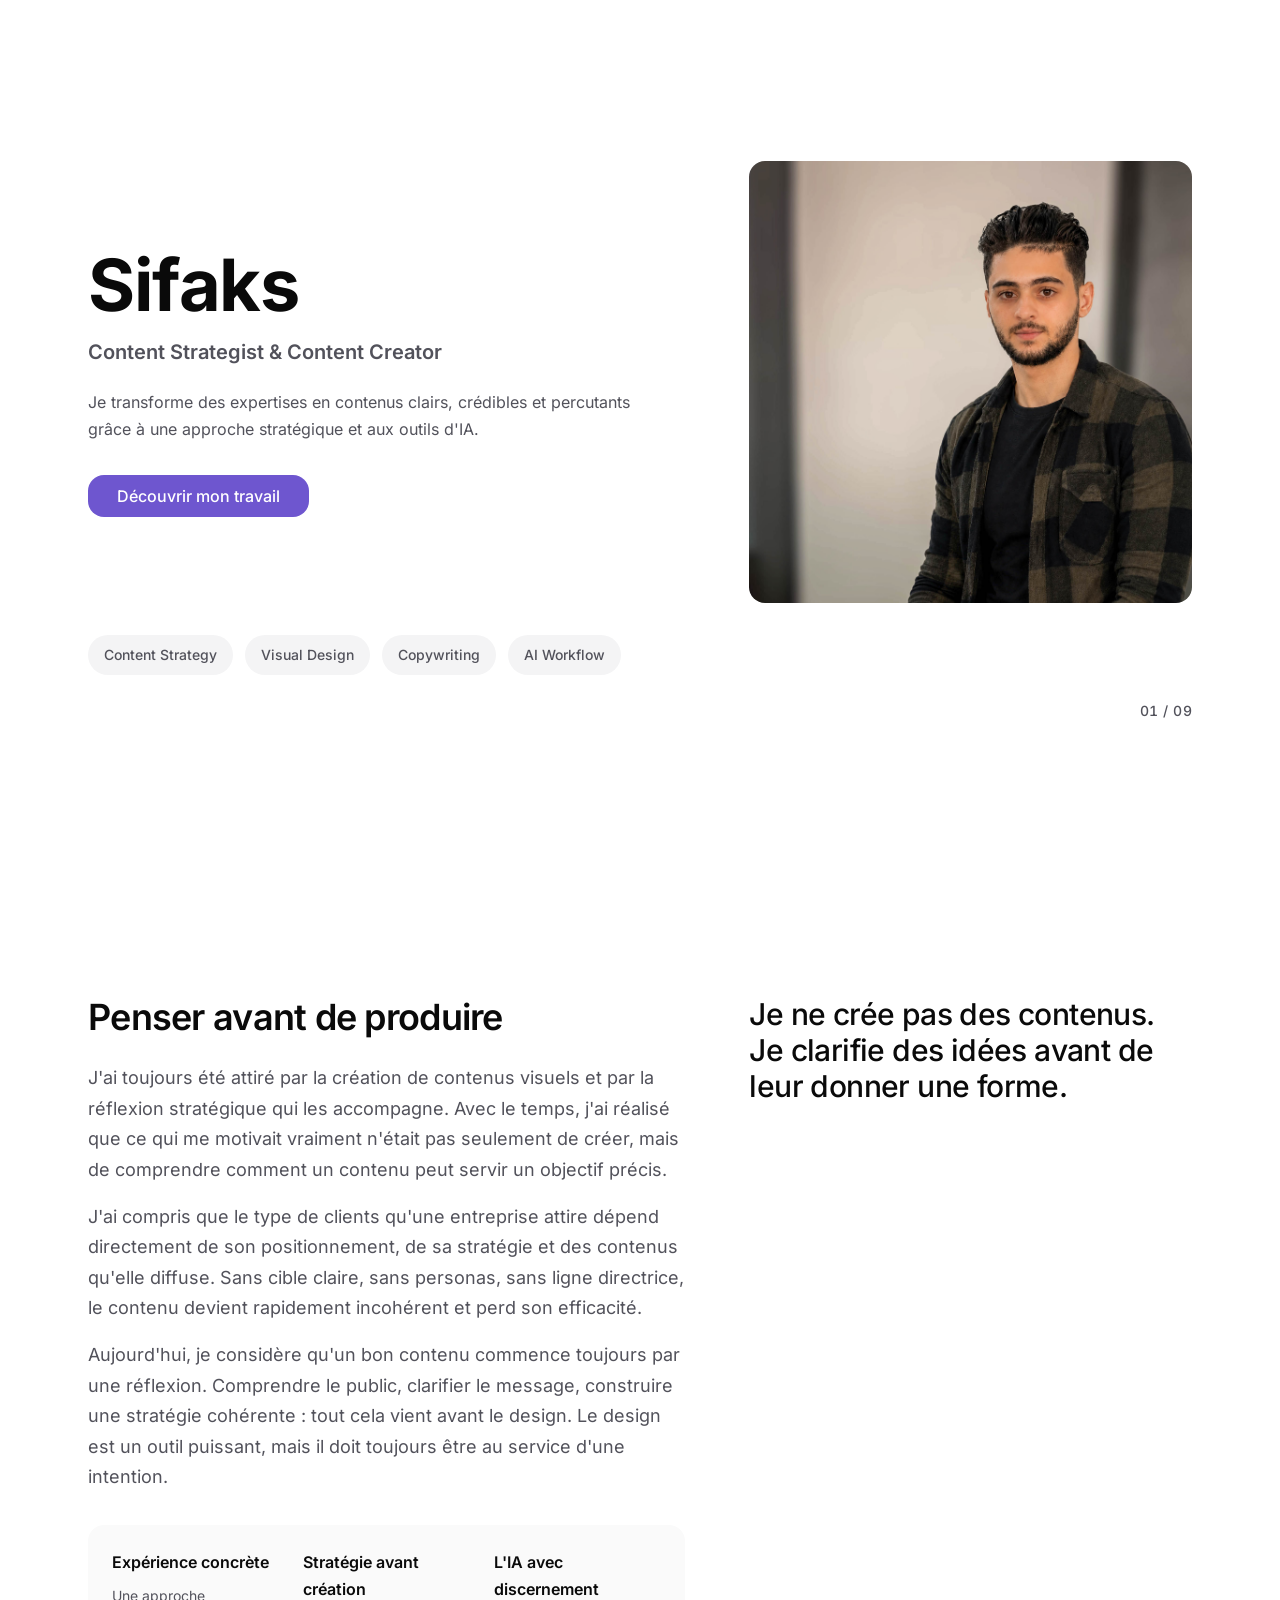
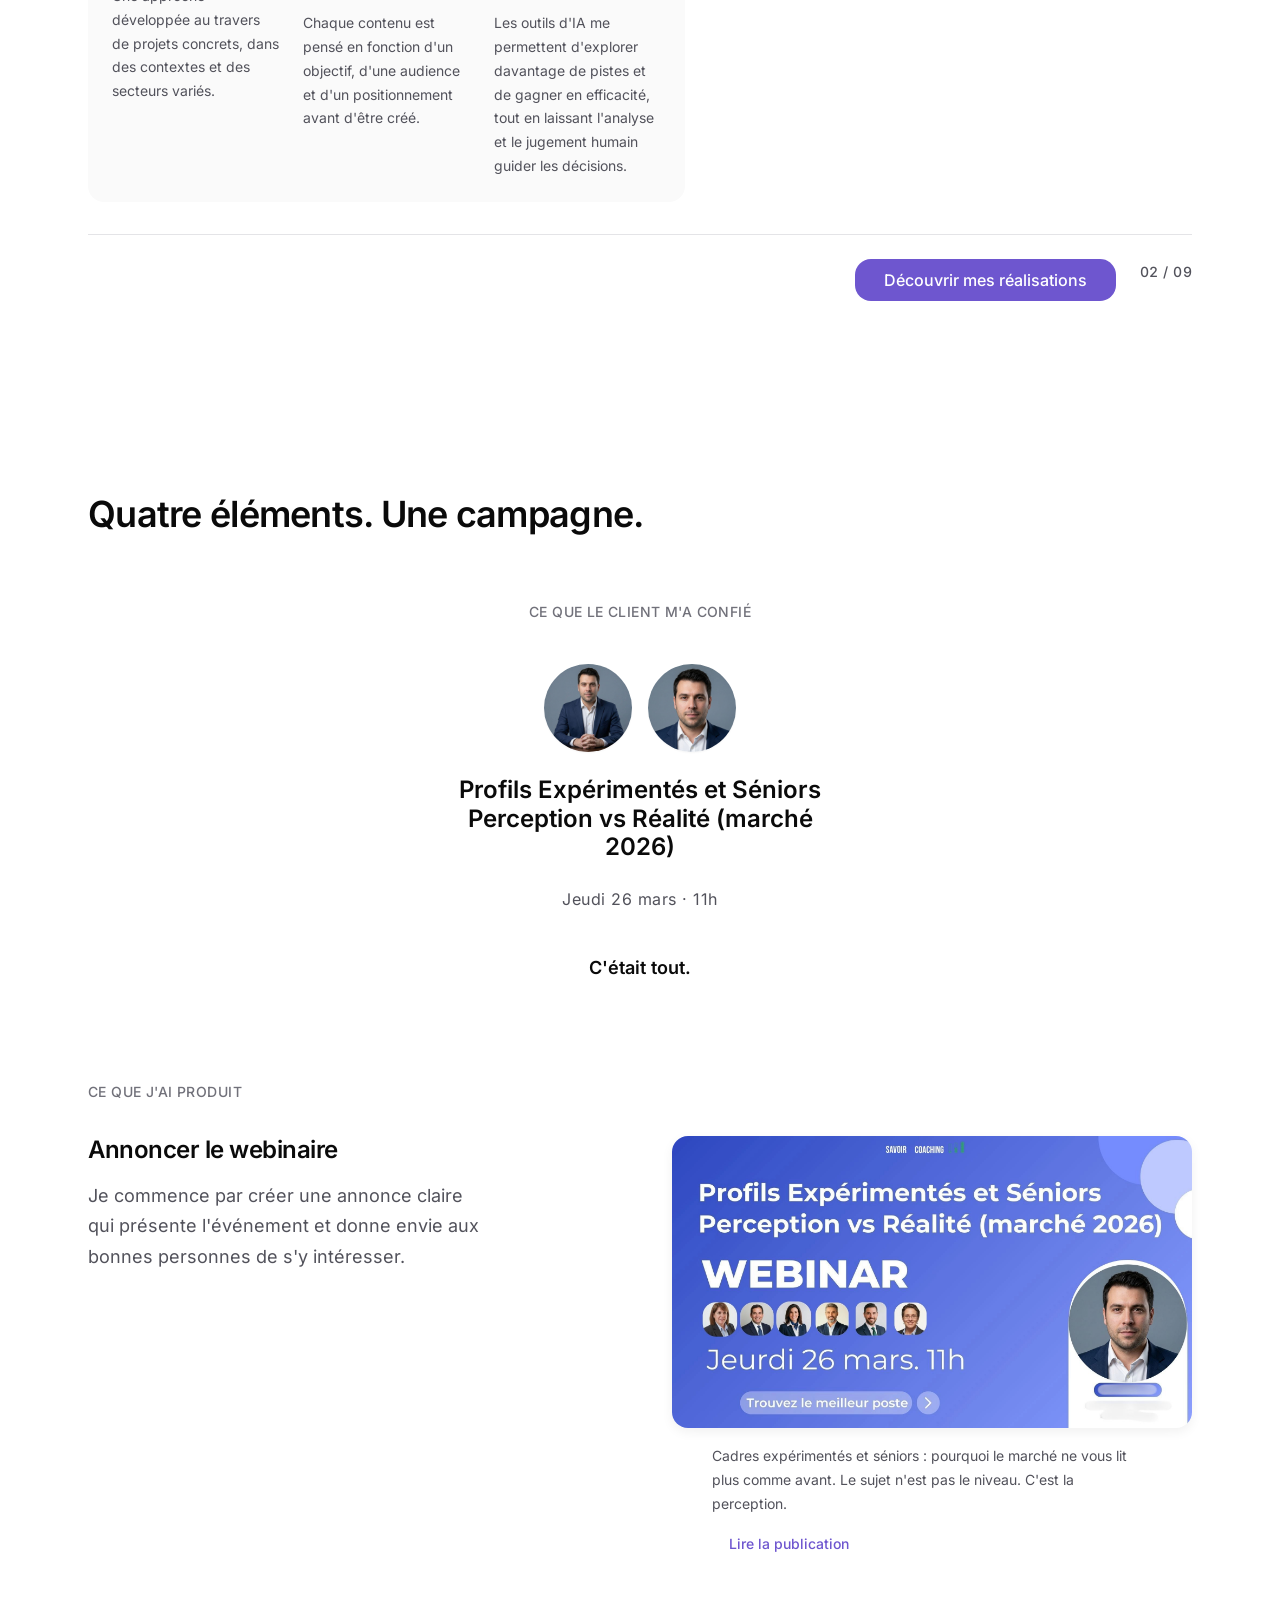
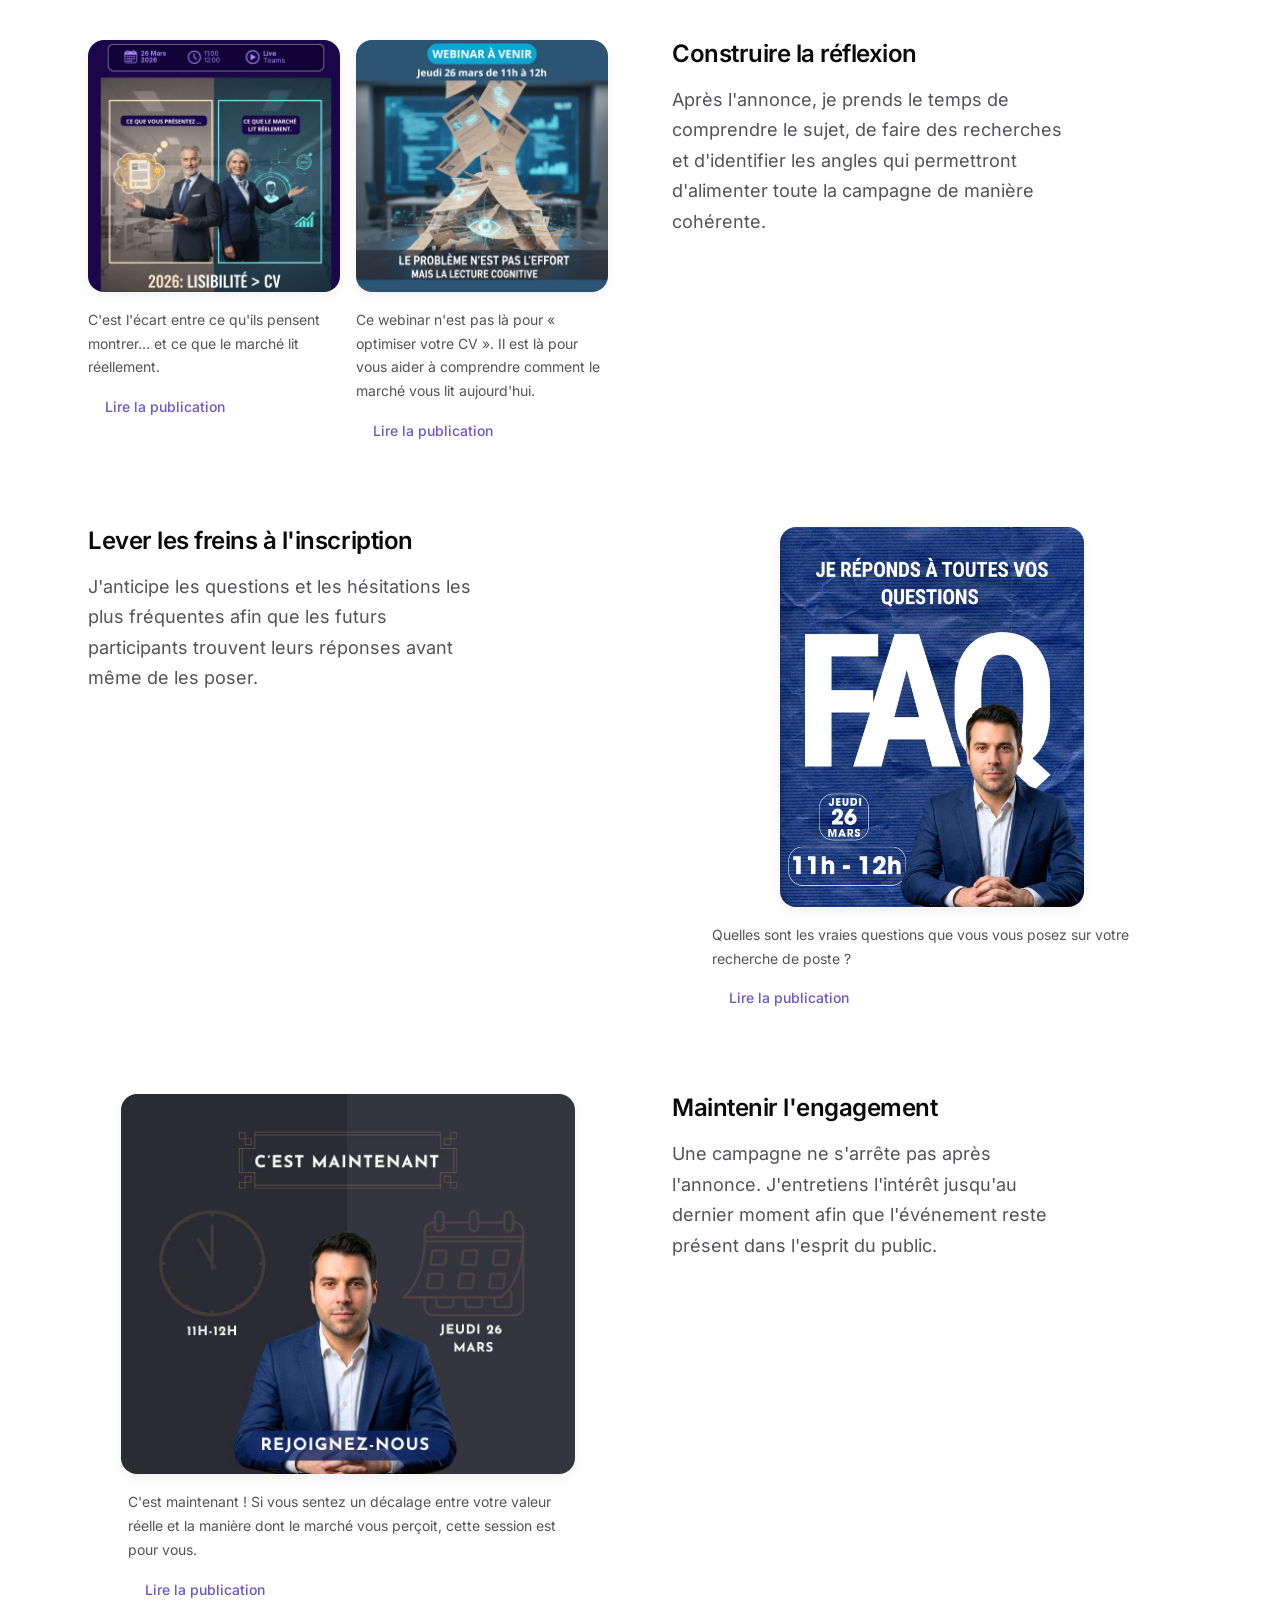
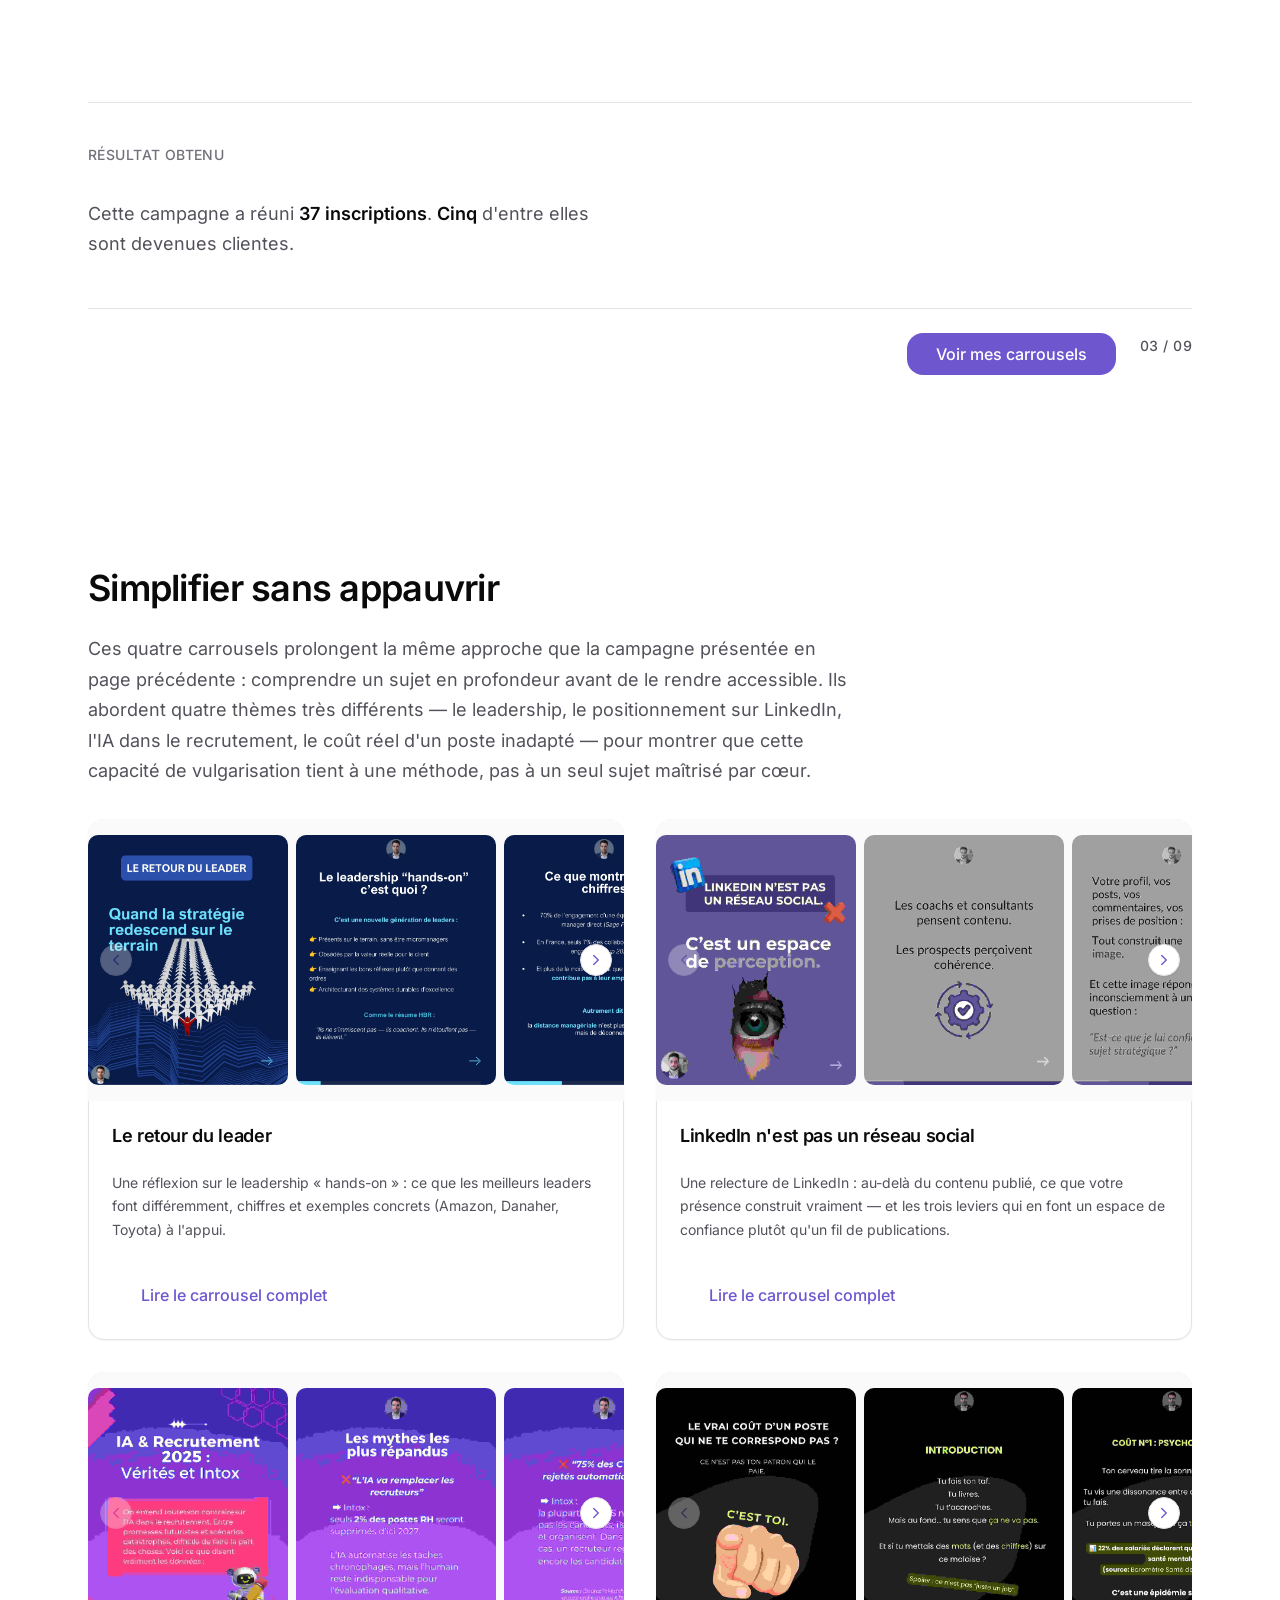
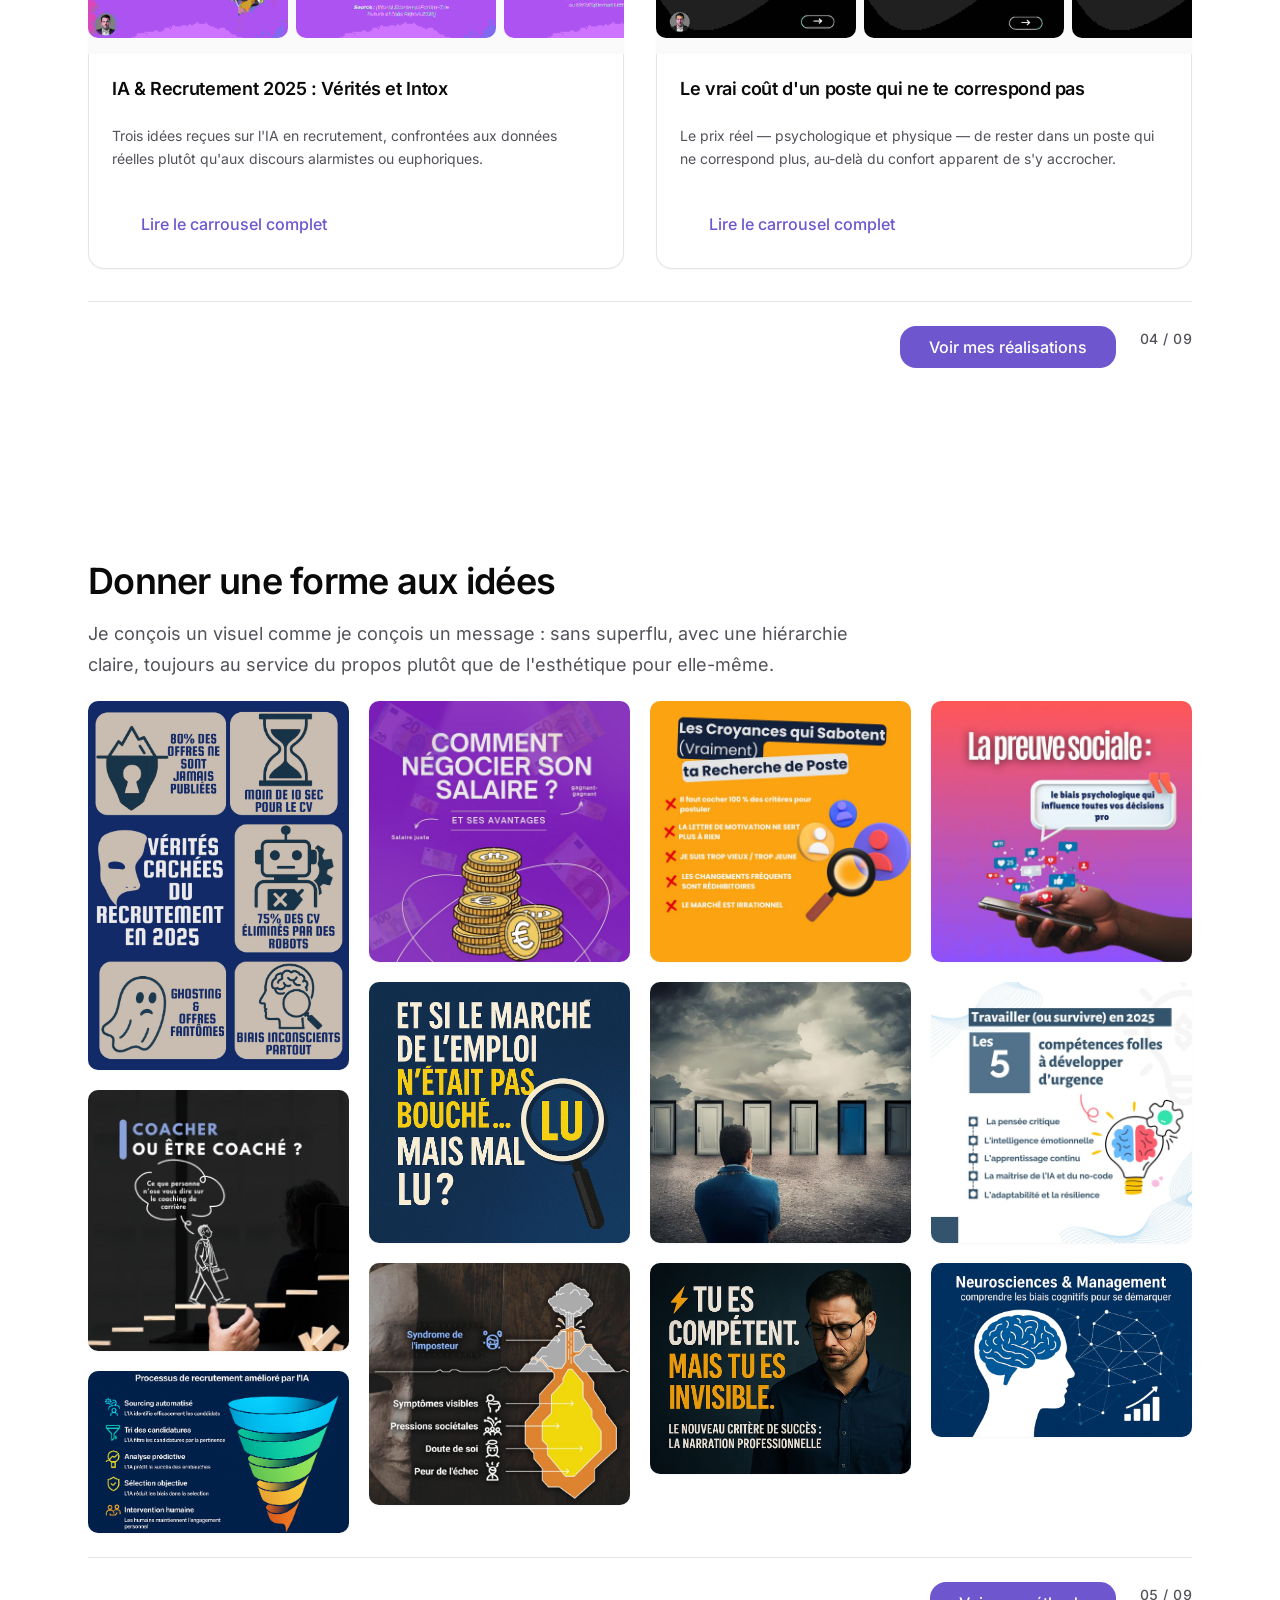
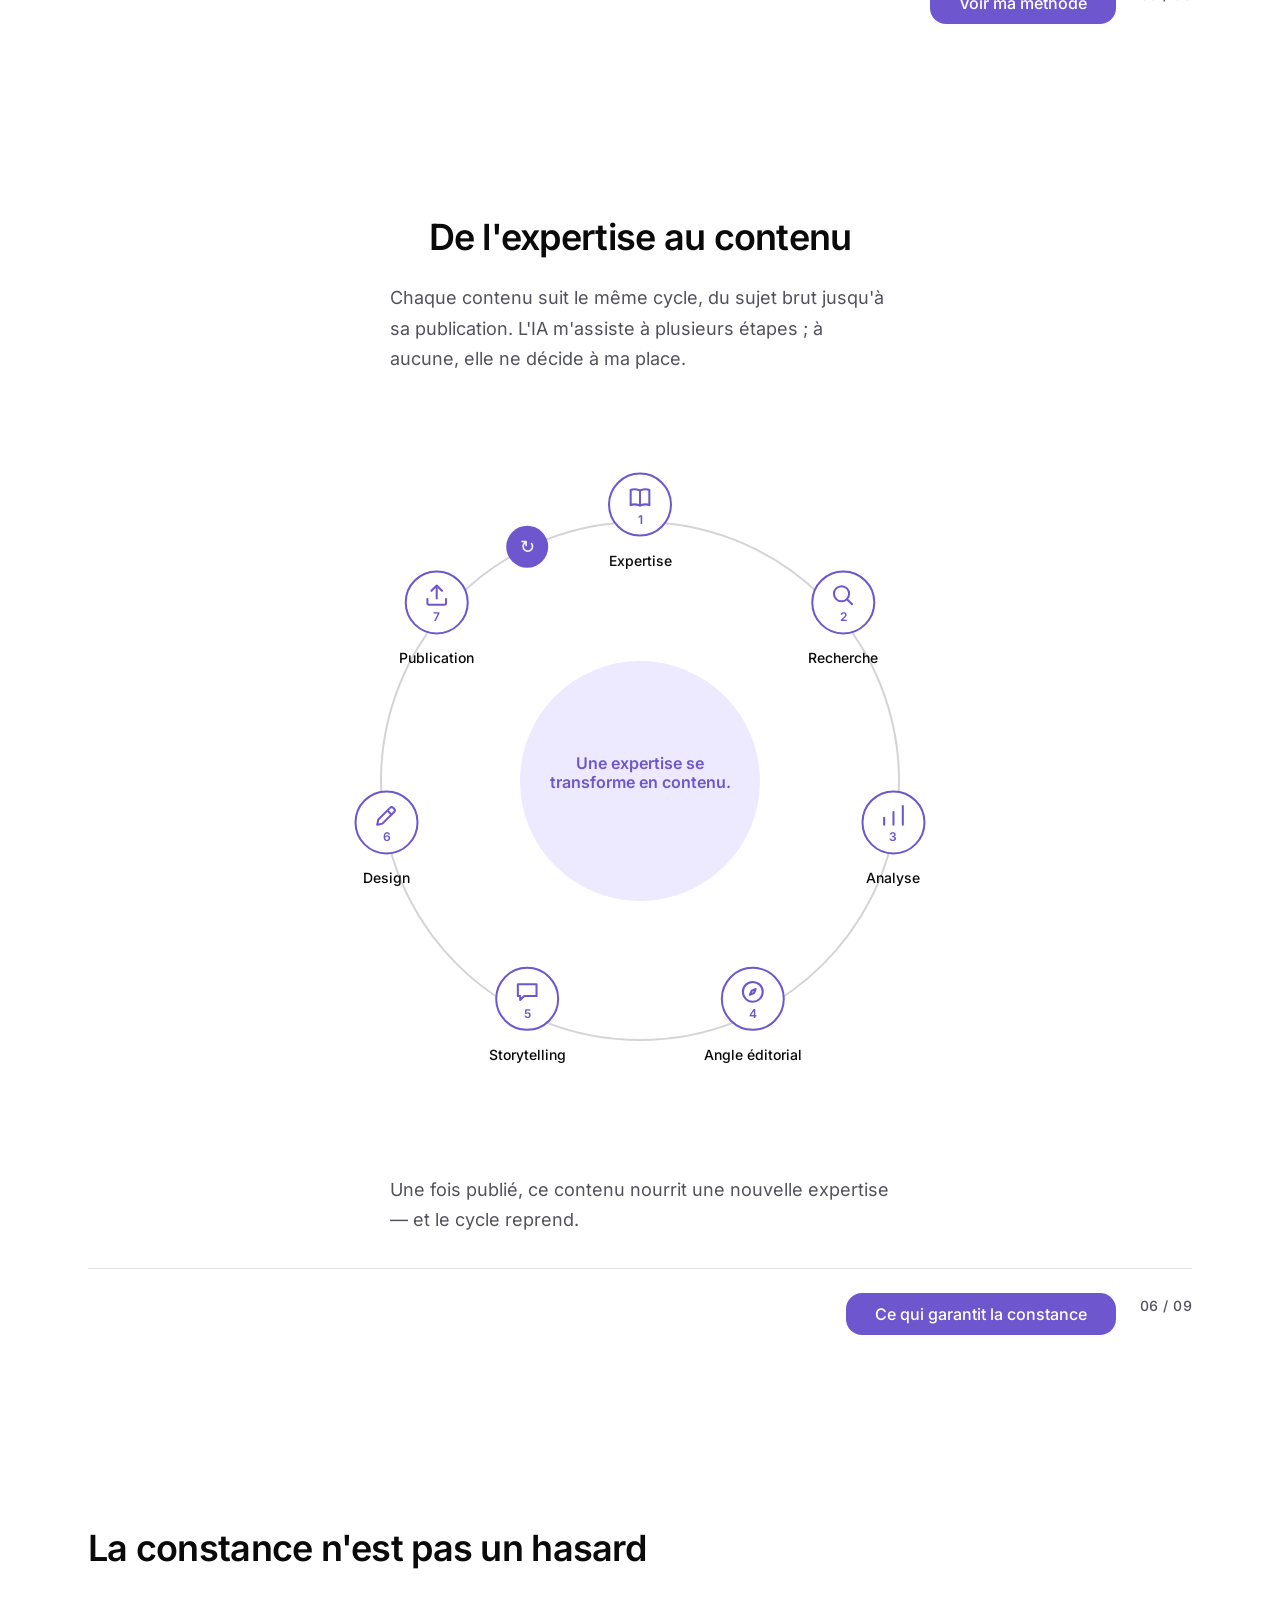
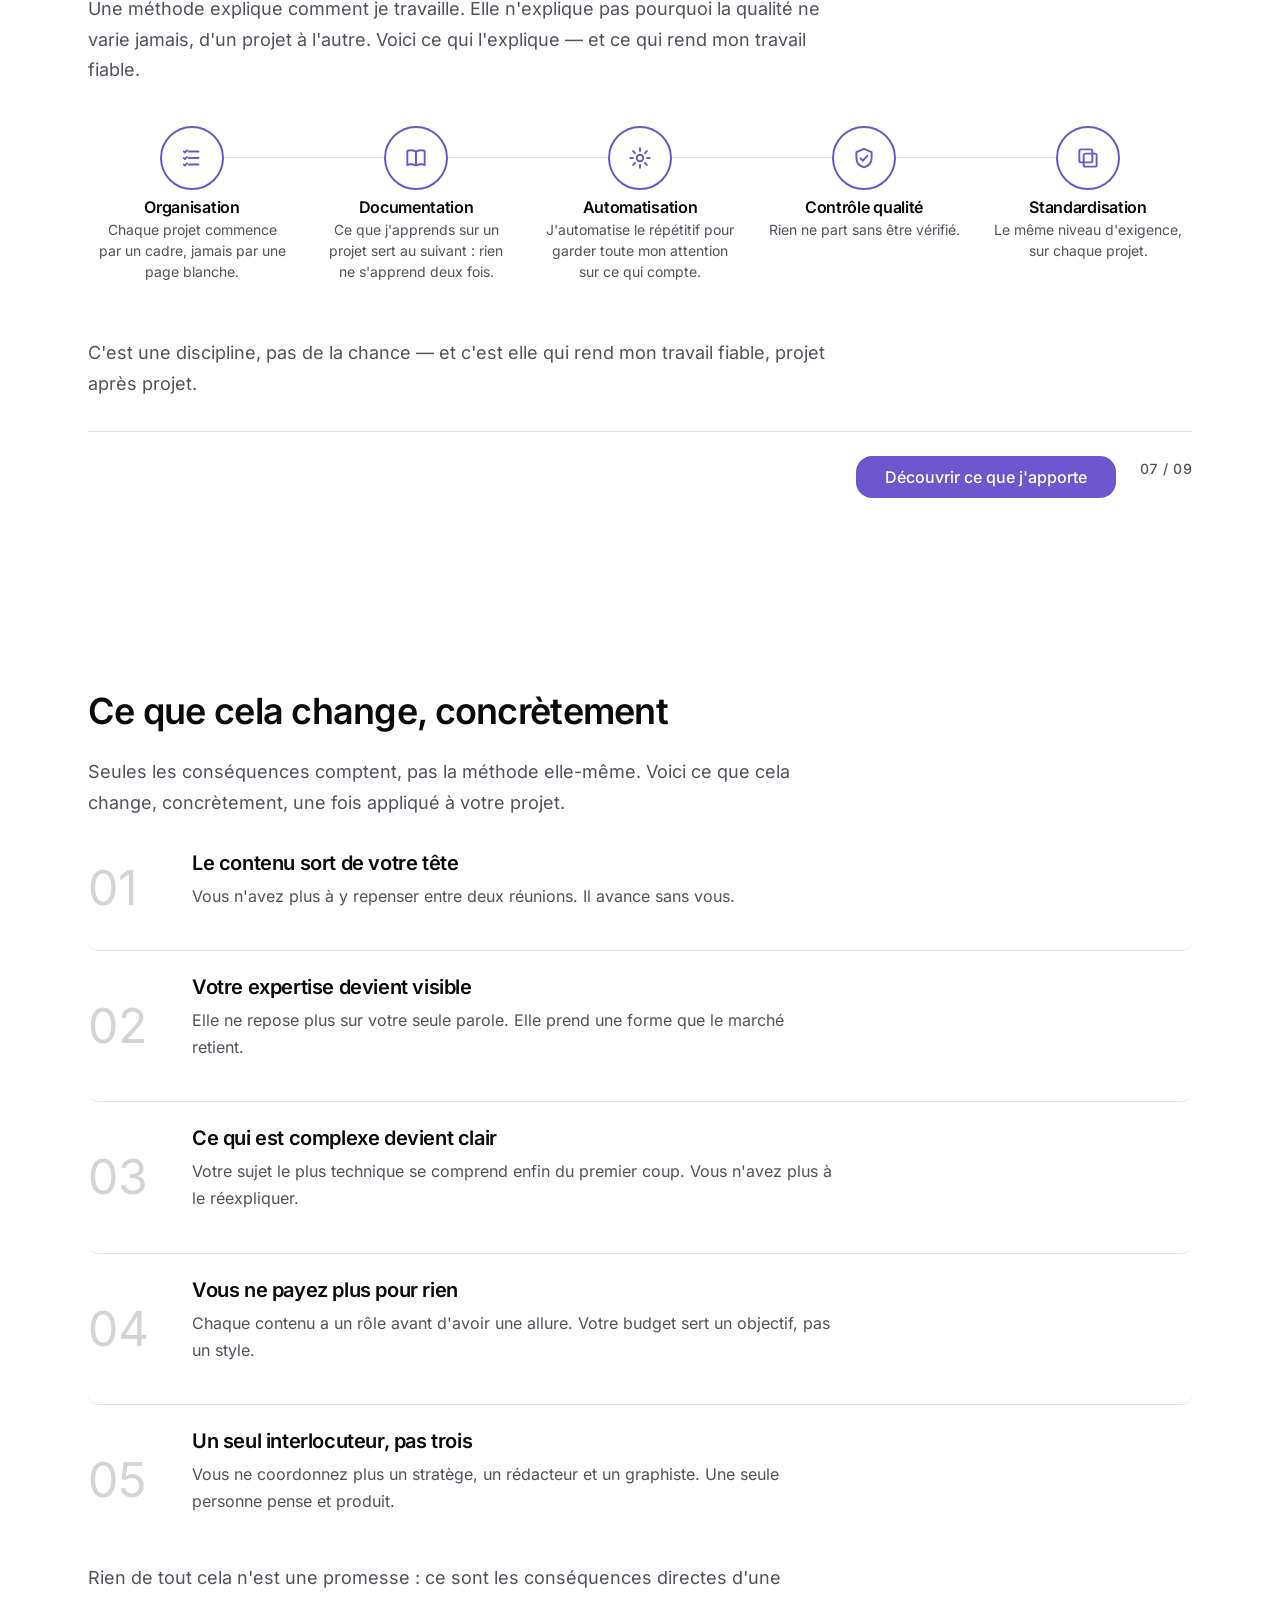
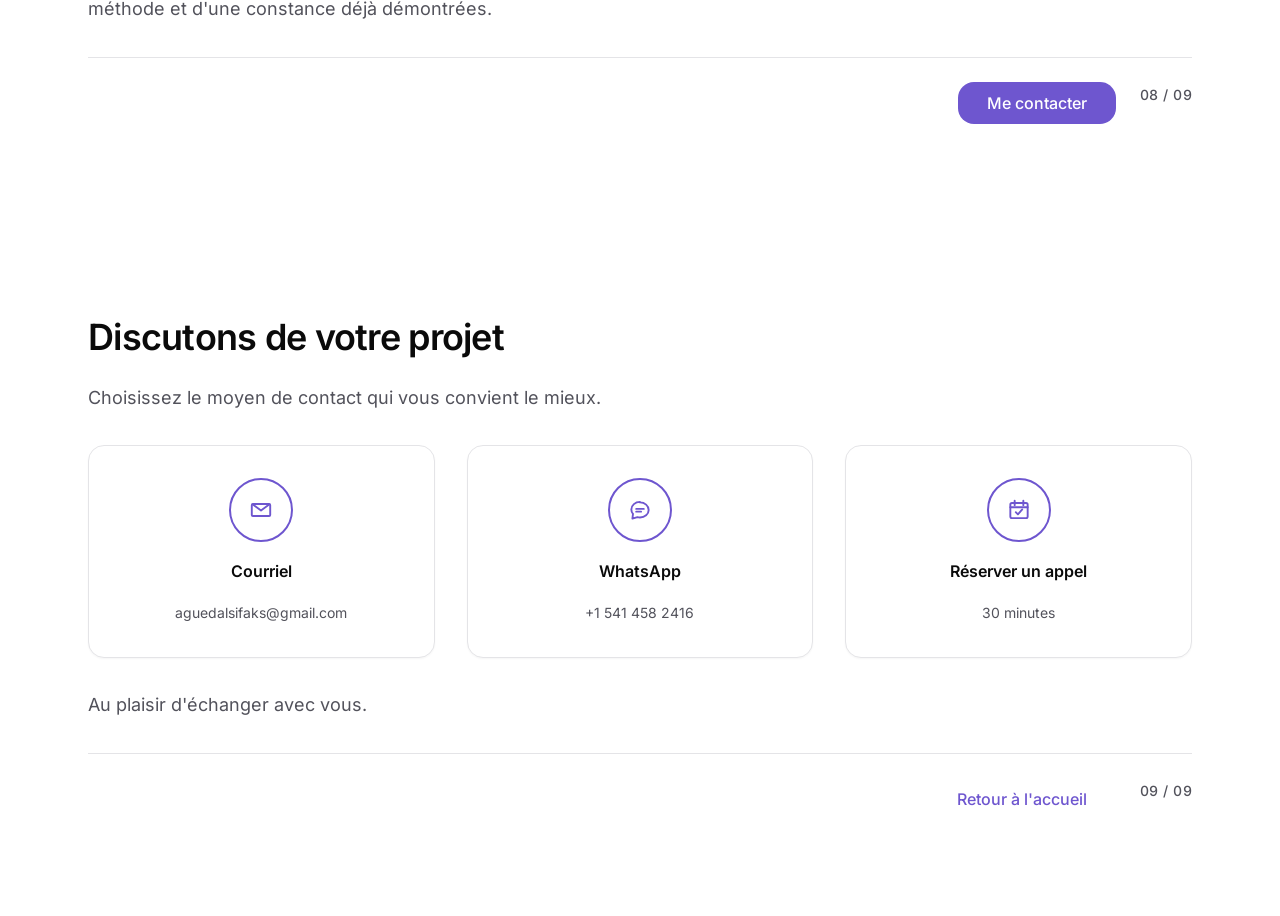
==== commit e88e92c9: "Polish visuel du portfolio" ====
--- a/index.html
+++ b/index.html
@@ -127,7 +127,7 @@
                     <button class="campaign__pub-read btn btn--ghost" type="button" aria-label="Lire la publication : Annonce">Lire la publication</button>
                   </figcaption>
                   <div class="campaign__pub-full" hidden>
-                    <p>🔹 Cadres expérimentés et séniors : pourquoi le marché ne vous lit plus comme avant (2026)</p>
+                    <p>Cadres expérimentés et séniors : pourquoi le marché ne vous lit plus comme avant (2026)</p>
                     <p>Beaucoup de profils expérimentés font aujourd'hui la même expérience : un parcours cohérent, de l'expertise, des résultats… et pourtant, une perte d'impact au moment de candidater.</p>
                     <p>Le sujet n'est pas le niveau. C'est la perception.</p>
                     <p>Lors de ce webinar, je vous propose une lecture terrain et concrète du recrutement actuel :</p>
@@ -138,9 +138,9 @@
                       <li>les erreurs invisibles mais éliminatoires</li>
                       <li>ce qui crée de la clarté et de la lisibilité dès le premier filtre</li>
                     </ul>
-                    <p>🕘 Jeudi 26 mars, 11h00 – 12h00</p>
+                    <p>Jeudi 26 mars, 11h00 – 12h00</p>
                     <p>Inscrivez-vous ici : [Lien]</p>
-                    <p>❓ Une session de questions réponses est prévue. Vous pouvez déposer vos questions anonymement ici : [Lien]</p>
+                    <p>Une session de questions réponses est prévue. Vous pouvez déposer vos questions anonymement ici : [Lien]</p>
                     <p>Ce webinar s'adresse aux cadres expérimentés et séniors qui veulent comprendre les règles actuelles du jeu, et repartir avec des leviers concrets pour renforcer leur visibilité et accélérer leur recherche.</p>
                     <p class="campaign__modal-tags">#entretiencadre #cadres #recrutement #marchéemploi #rechercheemploi</p>
                   </div>
@@ -171,7 +171,7 @@
                         <li>les signaux que vous envoyez sans le savoir</li>
                       </ul>
                       <p>C'est exactement ce que je décrypterai lors de mon prochain webinar dédié aux profils expérimentés et séniors : perception, lisibilité, erreurs invisibles mais éliminatoires.</p>
-                      <p>📆 Jeudi 26 mars 11h - 12h</p>
+                      <p>Jeudi 26 mars 11h - 12h</p>
                       <p>Inscrivez-vous maintenant : [lien]</p>
                       <p class="campaign__modal-tags">#entretiencadre #cadres #recrutement #marchéemploi</p>
                     </div>
@@ -207,7 +207,7 @@
                     <button class="campaign__pub-read btn btn--ghost" type="button" aria-label="Lire la publication : Questions des participants">Lire la publication</button>
                   </figcaption>
                   <div class="campaign__pub-full" hidden>
-                    <p>🔹 Quelles sont les vraies questions que vous vous posez sur votre recherche de poste ?</p>
+                    <p>Quelles sont les vraies questions que vous vous posez sur votre recherche de poste ?</p>
                     <p>Lors de mon prochain webinar, je prends un temps dédié pour répondre en direct aux questions des cadres expérimentés et séniors.</p>
                     <p>L'objectif :</p>
                     <ul>
@@ -215,7 +215,7 @@
                       <li>identifier ce qui brouille la lisibilité de votre profil</li>
                       <li>apporter des réponses concrètes, applicables immédiatement</li>
                     </ul>
-                    <p>👉 Vous pouvez déposer vos questions anonymement dès maintenant ici : [Lien]</p>
+                    <p>Vous pouvez déposer vos questions anonymement dès maintenant ici : [Lien]</p>
                     <p>Rendez-vous jeudi 26 mars à 11h : [lien]</p>
                     <p class="campaign__modal-tags">#entretiencadre #cadres #rechercheemploi #recrutement</p>
                   </div>
@@ -236,7 +236,7 @@
                     <button class="campaign__pub-read btn btn--ghost" type="button" aria-label="Lire la publication : Dernier rappel">Lire la publication</button>
                   </figcaption>
                   <div class="campaign__pub-full" hidden>
-                    <p>🔹 C'est maintenant !</p>
+                    <p>C'est maintenant !</p>
                     <p>Si vous êtes cadre expérimenté ou sénior et que vous sentez un décalage entre votre valeur réelle et la manière dont le marché vous perçoit, cette session est pour vous.</p>
                     <p>Pendant 1h, je vous partage une lecture claire et terrain du recrutement aujourd'hui :</p>
                     <ul>
@@ -244,8 +244,8 @@
                       <li>pourquoi certains profils expérimentés passent à côté</li>
                       <li>ce qui déclenche réellement l'intérêt dès les premières secondes de lecture</li>
                     </ul>
-                    <p>✅ Aujourd'hui jeudi 26 mars, 11h00 – 12h00</p>
-                    <p>👉 rejoignez-nous ici : [Lien]</p>
+                    <p>Aujourd'hui jeudi 26 mars, 11h00 – 12h00</p>
+                    <p>rejoignez-nous ici : [Lien]</p>
                     <p class="campaign__modal-tags">#entretiencadre #cadres #recrutement #marchéemploi</p>
                   </div>
                 </figure>
@@ -424,7 +424,7 @@
           </button>
 
           <button class="creatives__item" type="button">
-            <img class="creatives__thumb" src="assets/images/creatives/Le syndrome de l’imposteur.jpg" alt="Infographie « Le syndrome de l'imposteur » en forme d'iceberg" width="720" height="668" loading="lazy">
+            <img class="creatives__thumb" src="assets/images/creatives/syndrome-imposteur.jpg" alt="Infographie « Le syndrome de l'imposteur » en forme d'iceberg" width="720" height="668" loading="lazy">
           </button>
 
           <button class="creatives__item" type="button">
@@ -448,7 +448,7 @@
           </button>
 
           <button class="creatives__item" type="button">
-            <img class="creatives__thumb" src="assets/images/creatives/Et si le marché n’était pas bouché, mais mal lu.jpg" alt="Affiche « Et si le marché de l'emploi n'était pas bouché, mais mal lu ? », fond bleu marine avec une loupe" width="1024" height="1024" loading="lazy">
+            <img class="creatives__thumb" src="assets/images/creatives/marche-mal-lu.jpg" alt="Affiche « Et si le marché de l'emploi n'était pas bouché, mais mal lu ? », fond bleu marine avec une loupe" width="1024" height="1024" loading="lazy">
           </button>
 
           <button class="creatives__item" type="button">
--- a/css/pages/qui-je-suis.css
+++ b/css/pages/qui-je-suis.css
@@ -3,6 +3,10 @@
   Grille, bouton, indicateur de page et animations sont réutilisés tels quels
   depuis les composants partagés (grid--split, .btn, .page-indicator, .reveal).
 */
+
+.about__grid {
+  align-items: start;
+}
 
 .about__title {
   font-size: var(--font-size-4xl);
--- a/css/pages/campagne-de-contenu-a-z.css
+++ b/css/pages/campagne-de-contenu-a-z.css
@@ -38,6 +38,7 @@
 }
 
 .campaign__brief .campaign__eyebrow {
+  max-width: none;
   margin-bottom: var(--space-10);
 }
 
@@ -78,6 +79,7 @@
 }
 
 .campaign__brief-nothing {
+  max-width: none;
   margin: var(--space-10) 0 0;
   font-size: var(--font-size-lg);
   font-weight: var(--font-weight-semibold);
@@ -137,7 +139,7 @@
   display: flex;
   gap: var(--space-4);
   align-items: flex-start;
-  max-width: 440px;
+  max-width: 560px;
   margin-inline: auto;
 }
 
@@ -191,7 +193,7 @@
 /* --- Chapitre 3 : le résultat (sobre) --- */
 
 .campaign__result {
-  margin-bottom: var(--space-16);
+  margin-bottom: var(--space-12);
   padding-top: var(--space-10);
   border-top: 1px solid var(--color-border);
 }
@@ -224,7 +226,7 @@
 @media (min-width: 1024px) {
   .campaign__block {
     grid-template-columns: 1fr 1fr;
-    align-items: center;
+    align-items: start;
     gap: var(--space-16);
   }
 
@@ -403,6 +405,7 @@
   .campaign__modal-media {
     flex: 0 0 45%;
     max-width: 45%;
+    align-self: flex-start;
     padding: var(--space-8);
   }
 
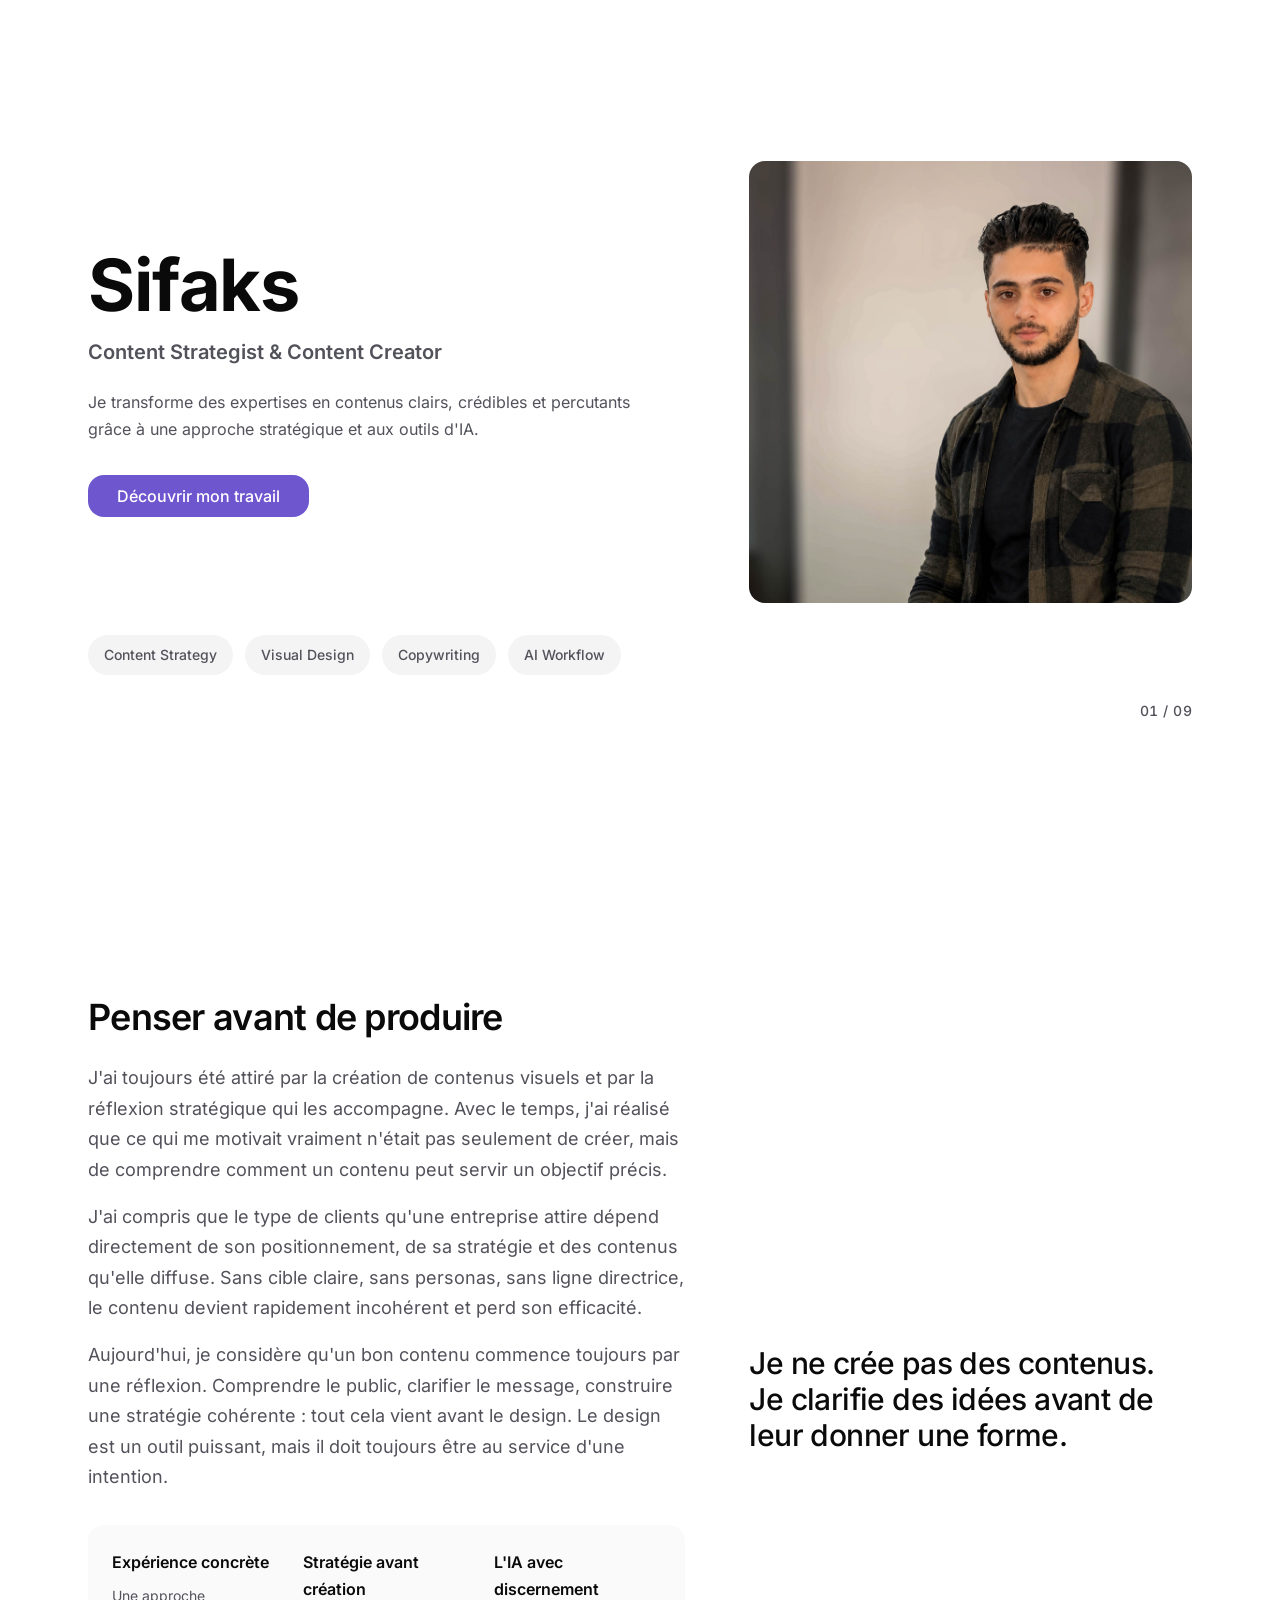
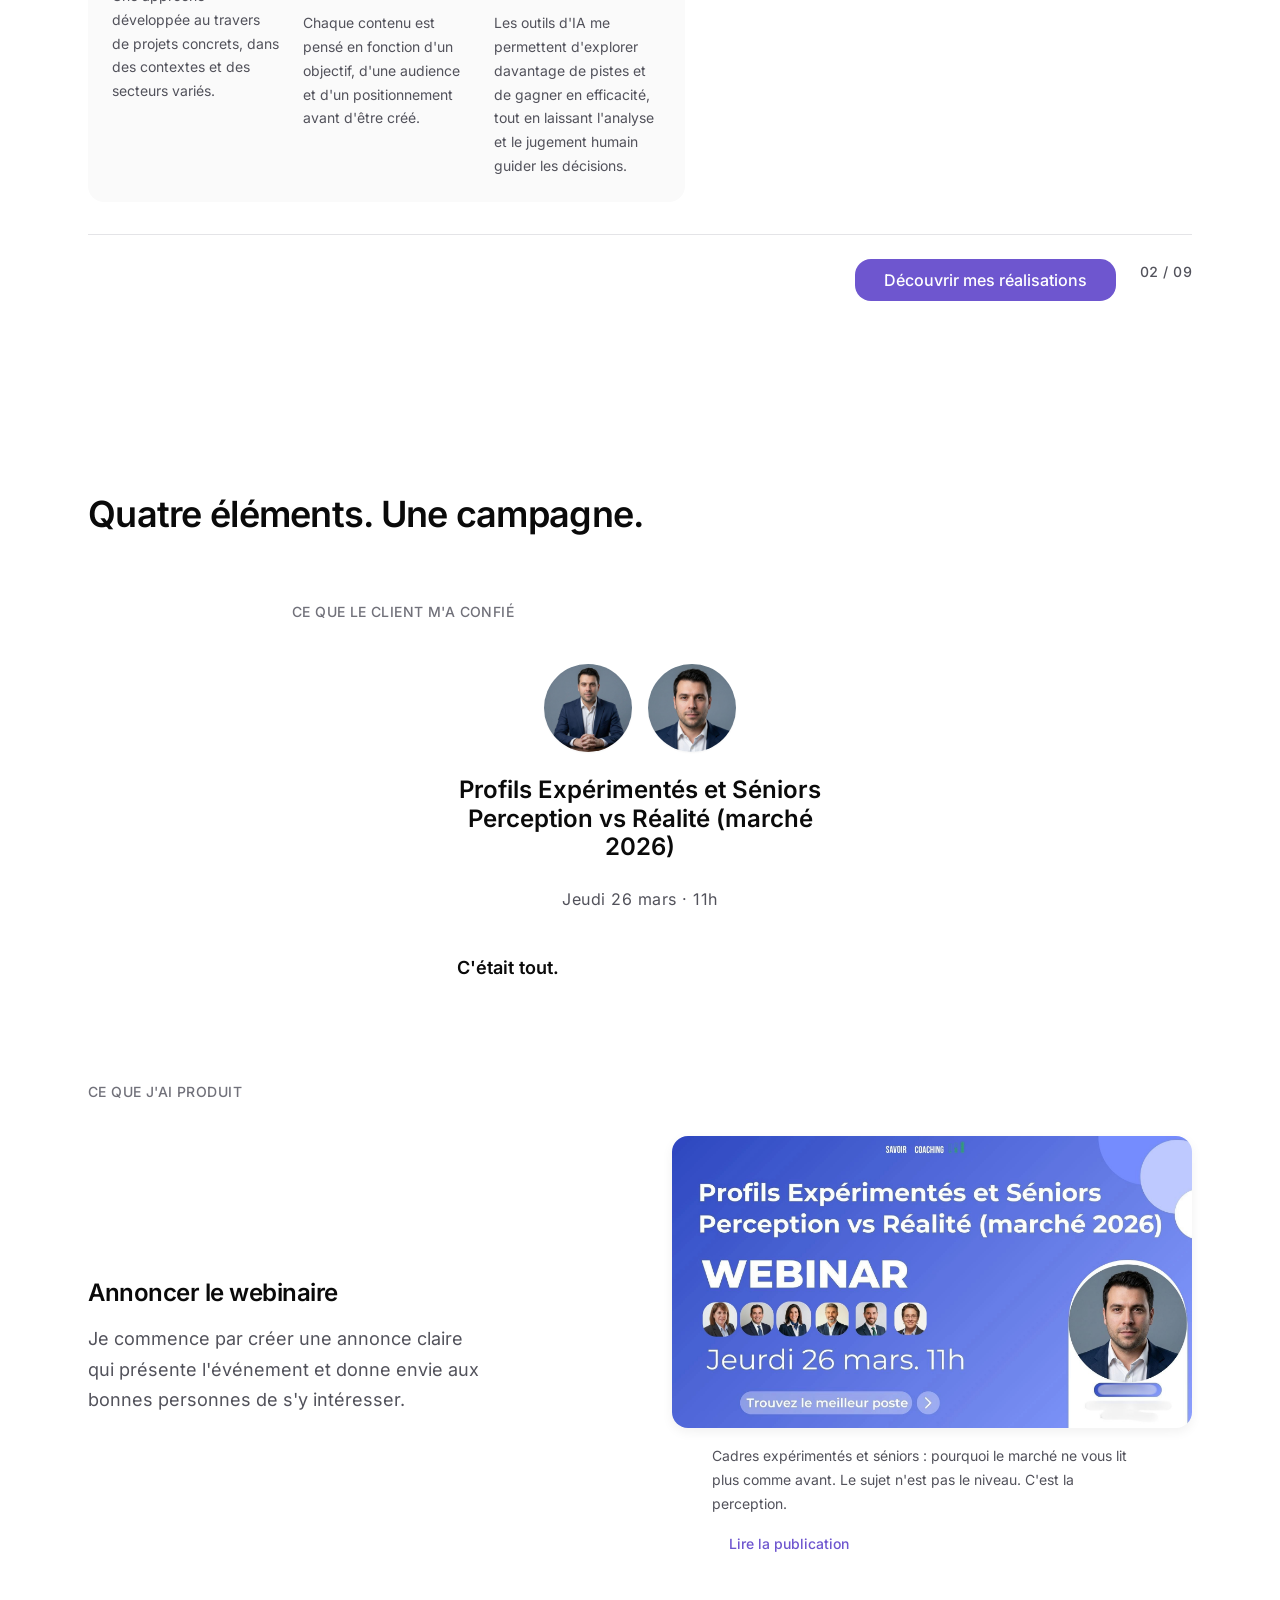
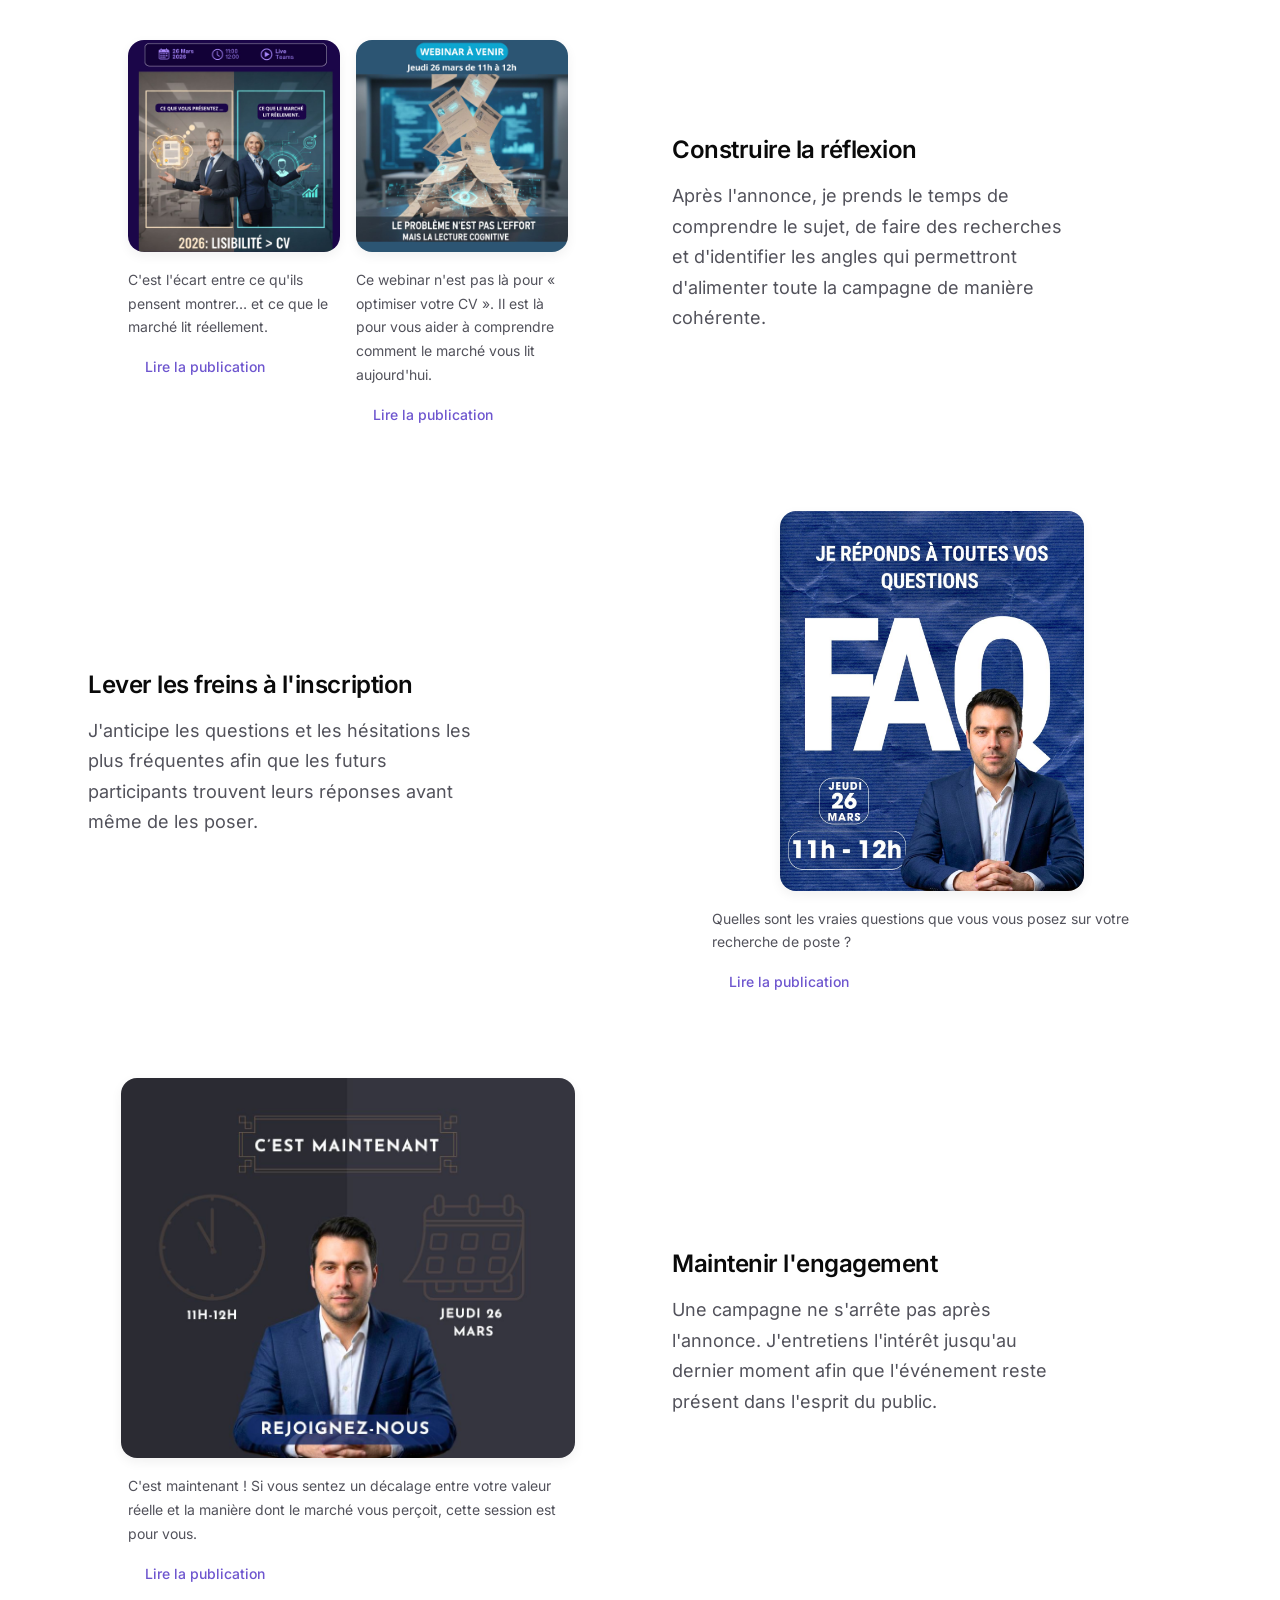
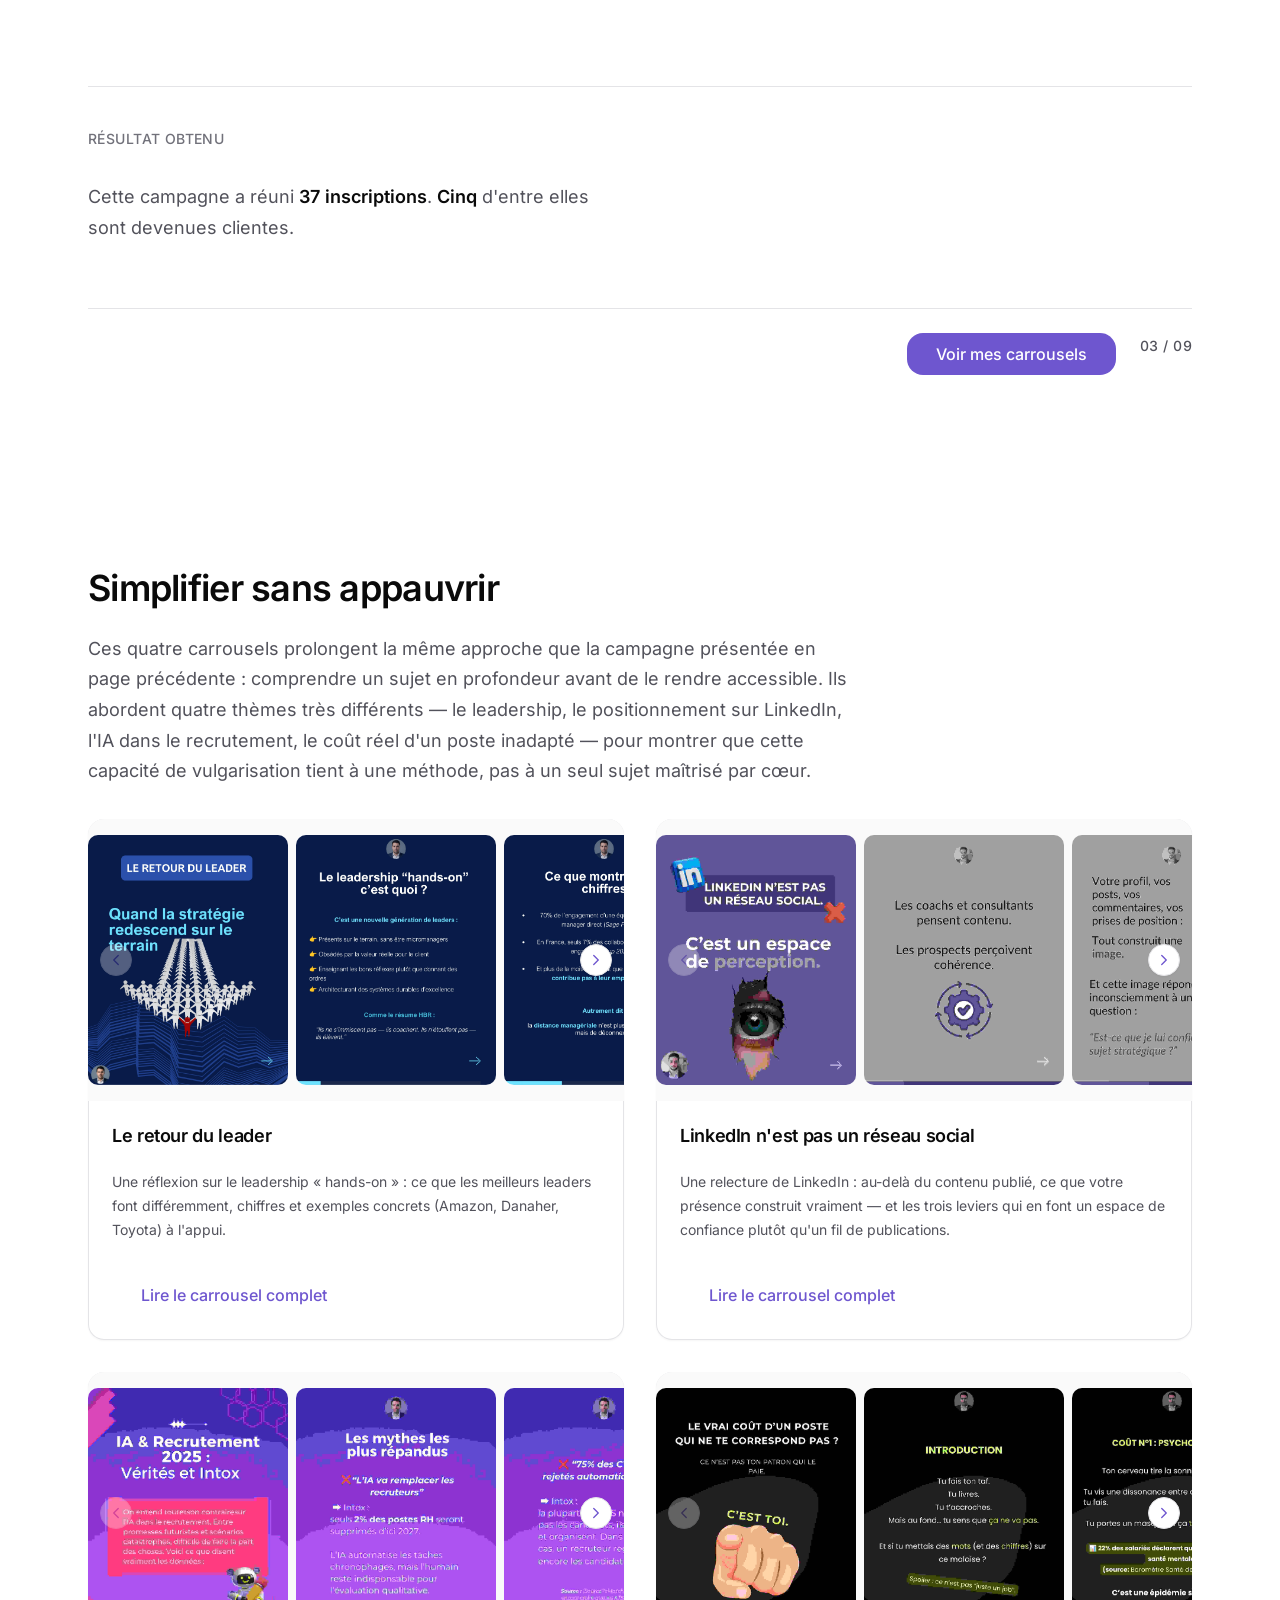
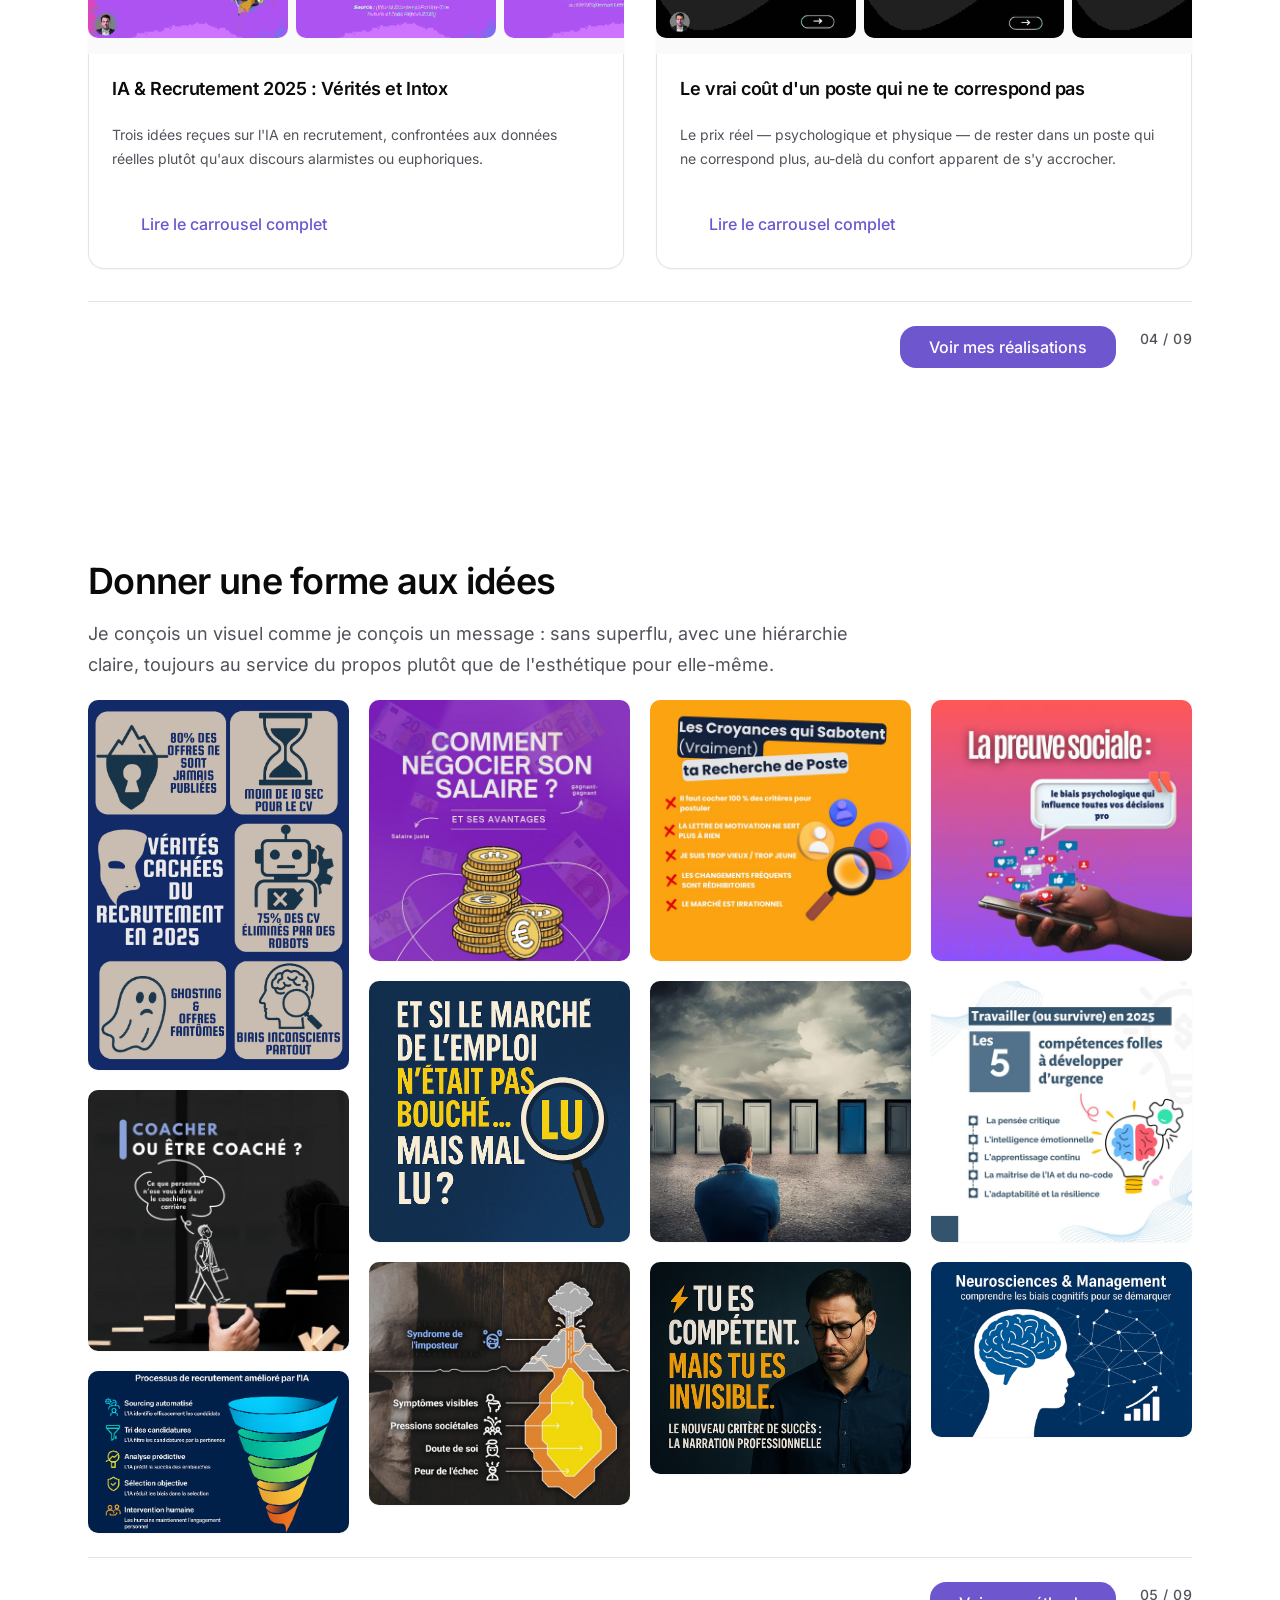
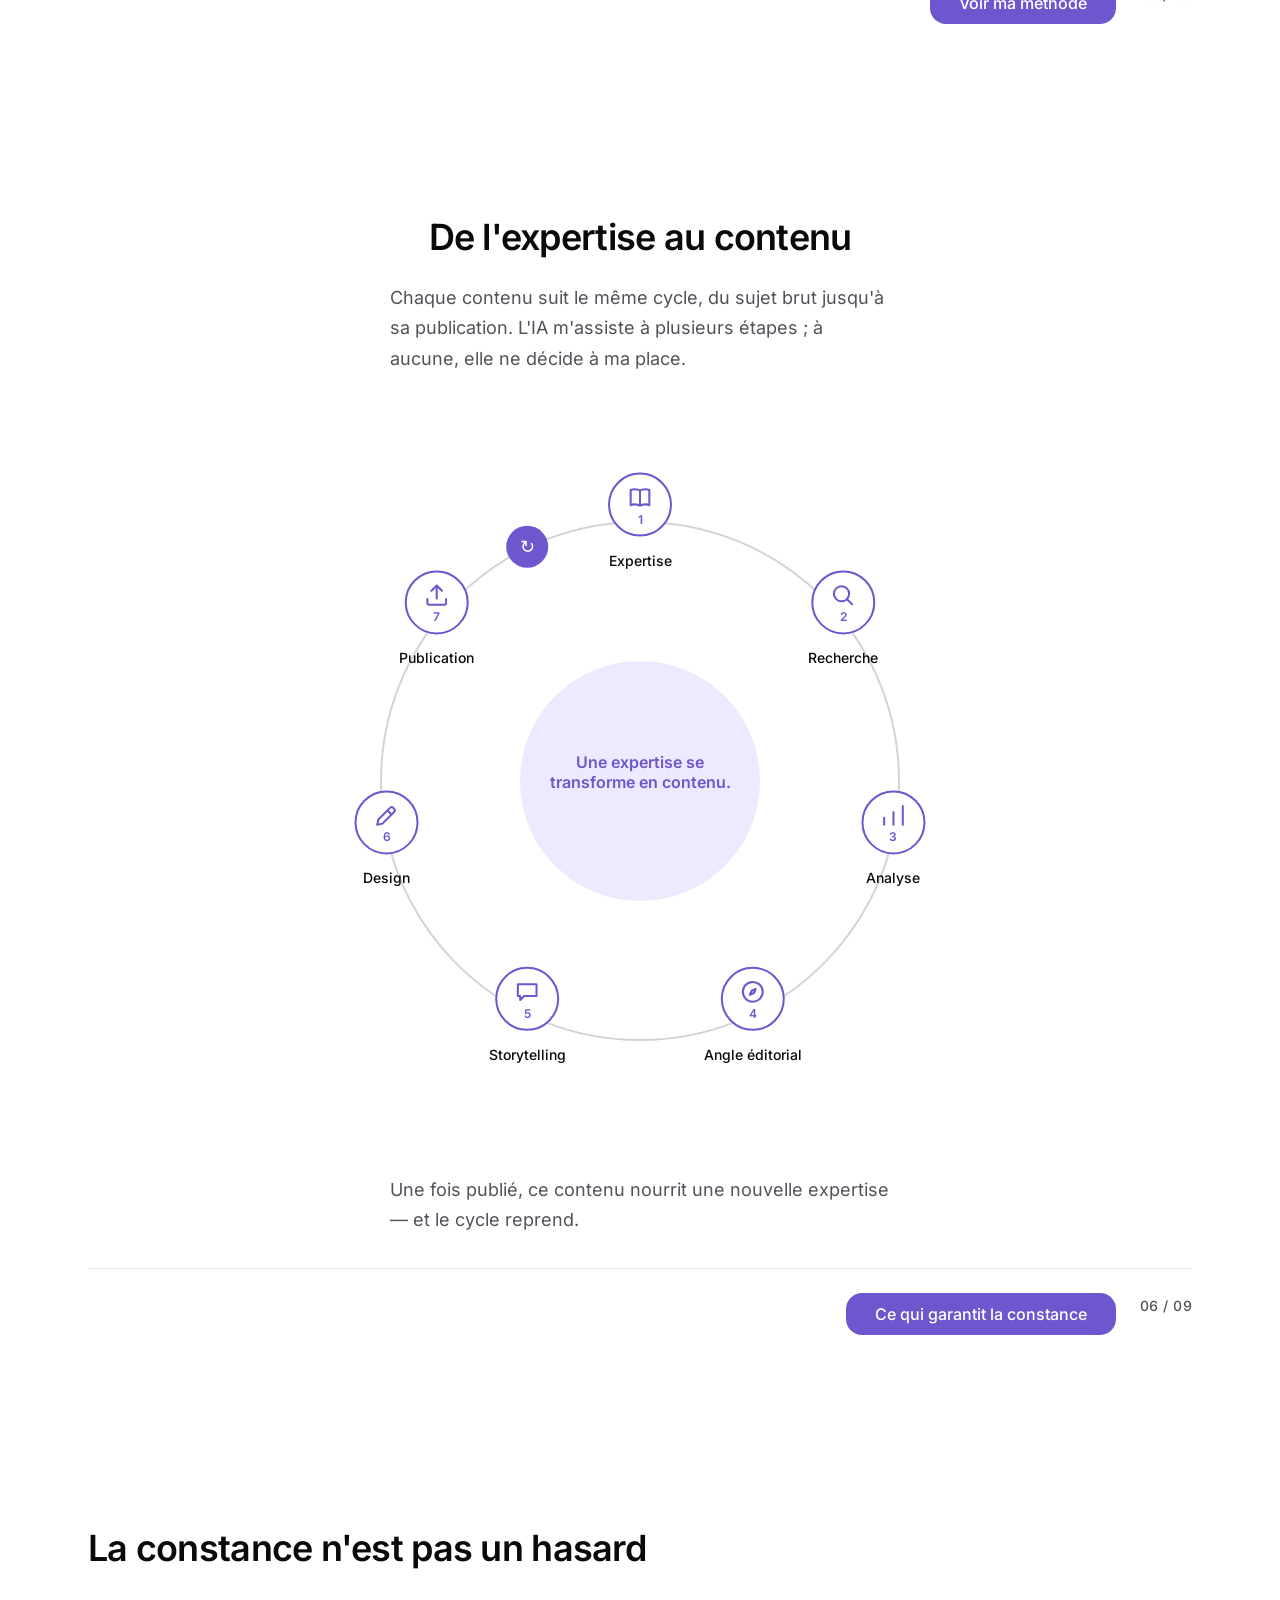
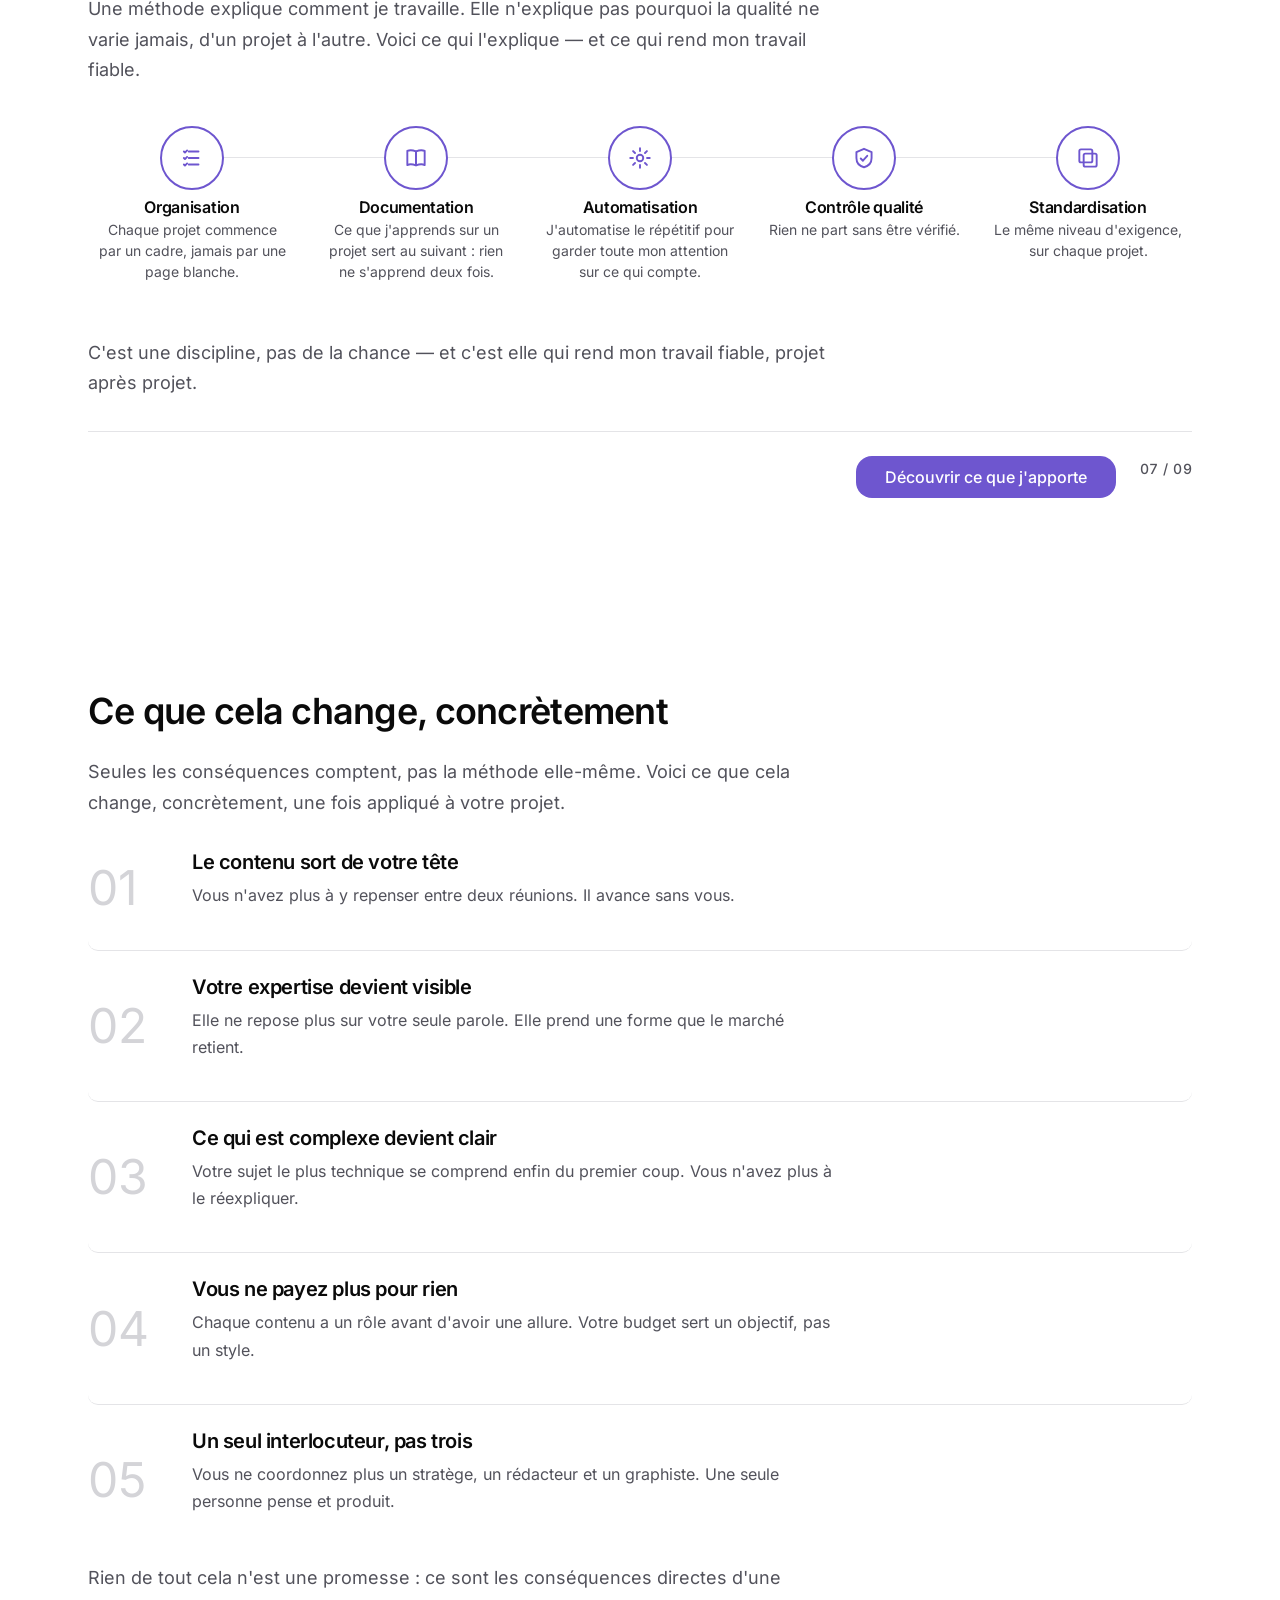
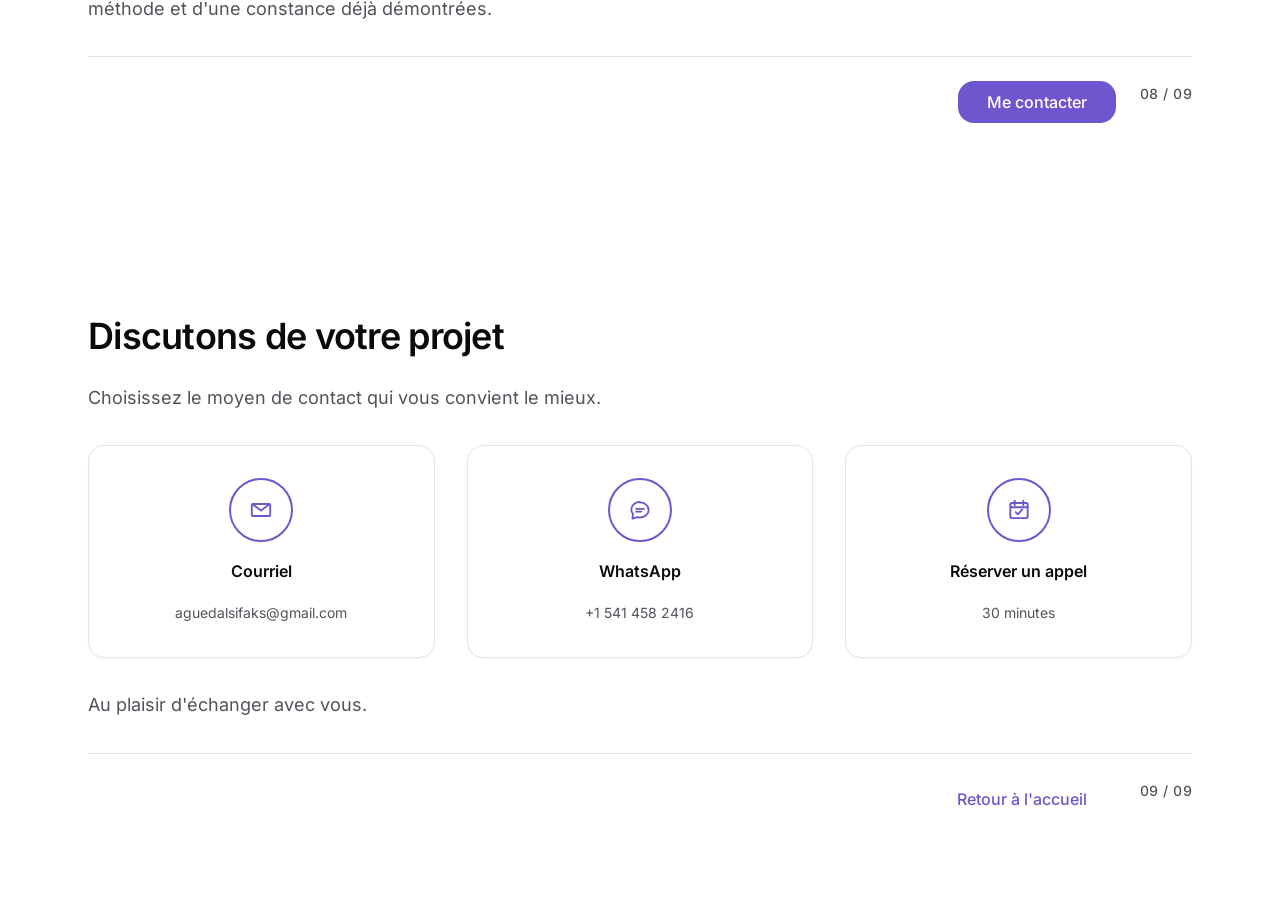
==== commit aa0eaa8f: "Retour à la version avant Claude Design" ====
--- a/index.html
+++ b/index.html
@@ -127,7 +127,7 @@
                     <button class="campaign__pub-read btn btn--ghost" type="button" aria-label="Lire la publication : Annonce">Lire la publication</button>
                   </figcaption>
                   <div class="campaign__pub-full" hidden>
-                    <p>Cadres expérimentés et séniors : pourquoi le marché ne vous lit plus comme avant (2026)</p>
+                    <p>🔹 Cadres expérimentés et séniors : pourquoi le marché ne vous lit plus comme avant (2026)</p>
                     <p>Beaucoup de profils expérimentés font aujourd'hui la même expérience : un parcours cohérent, de l'expertise, des résultats… et pourtant, une perte d'impact au moment de candidater.</p>
                     <p>Le sujet n'est pas le niveau. C'est la perception.</p>
                     <p>Lors de ce webinar, je vous propose une lecture terrain et concrète du recrutement actuel :</p>
@@ -138,9 +138,9 @@
                       <li>les erreurs invisibles mais éliminatoires</li>
                       <li>ce qui crée de la clarté et de la lisibilité dès le premier filtre</li>
                     </ul>
-                    <p>Jeudi 26 mars, 11h00 – 12h00</p>
+                    <p>🕘 Jeudi 26 mars, 11h00 – 12h00</p>
                     <p>Inscrivez-vous ici : [Lien]</p>
-                    <p>Une session de questions réponses est prévue. Vous pouvez déposer vos questions anonymement ici : [Lien]</p>
+                    <p>❓ Une session de questions réponses est prévue. Vous pouvez déposer vos questions anonymement ici : [Lien]</p>
                     <p>Ce webinar s'adresse aux cadres expérimentés et séniors qui veulent comprendre les règles actuelles du jeu, et repartir avec des leviers concrets pour renforcer leur visibilité et accélérer leur recherche.</p>
                     <p class="campaign__modal-tags">#entretiencadre #cadres #recrutement #marchéemploi #rechercheemploi</p>
                   </div>
@@ -171,7 +171,7 @@
                         <li>les signaux que vous envoyez sans le savoir</li>
                       </ul>
                       <p>C'est exactement ce que je décrypterai lors de mon prochain webinar dédié aux profils expérimentés et séniors : perception, lisibilité, erreurs invisibles mais éliminatoires.</p>
-                      <p>Jeudi 26 mars 11h - 12h</p>
+                      <p>📆 Jeudi 26 mars 11h - 12h</p>
                       <p>Inscrivez-vous maintenant : [lien]</p>
                       <p class="campaign__modal-tags">#entretiencadre #cadres #recrutement #marchéemploi</p>
                     </div>
@@ -207,7 +207,7 @@
                     <button class="campaign__pub-read btn btn--ghost" type="button" aria-label="Lire la publication : Questions des participants">Lire la publication</button>
                   </figcaption>
                   <div class="campaign__pub-full" hidden>
-                    <p>Quelles sont les vraies questions que vous vous posez sur votre recherche de poste ?</p>
+                    <p>🔹 Quelles sont les vraies questions que vous vous posez sur votre recherche de poste ?</p>
                     <p>Lors de mon prochain webinar, je prends un temps dédié pour répondre en direct aux questions des cadres expérimentés et séniors.</p>
                     <p>L'objectif :</p>
                     <ul>
@@ -215,7 +215,7 @@
                       <li>identifier ce qui brouille la lisibilité de votre profil</li>
                       <li>apporter des réponses concrètes, applicables immédiatement</li>
                     </ul>
-                    <p>Vous pouvez déposer vos questions anonymement dès maintenant ici : [Lien]</p>
+                    <p>👉 Vous pouvez déposer vos questions anonymement dès maintenant ici : [Lien]</p>
                     <p>Rendez-vous jeudi 26 mars à 11h : [lien]</p>
                     <p class="campaign__modal-tags">#entretiencadre #cadres #rechercheemploi #recrutement</p>
                   </div>
@@ -236,7 +236,7 @@
                     <button class="campaign__pub-read btn btn--ghost" type="button" aria-label="Lire la publication : Dernier rappel">Lire la publication</button>
                   </figcaption>
                   <div class="campaign__pub-full" hidden>
-                    <p>C'est maintenant !</p>
+                    <p>🔹 C'est maintenant !</p>
                     <p>Si vous êtes cadre expérimenté ou sénior et que vous sentez un décalage entre votre valeur réelle et la manière dont le marché vous perçoit, cette session est pour vous.</p>
                     <p>Pendant 1h, je vous partage une lecture claire et terrain du recrutement aujourd'hui :</p>
                     <ul>
@@ -244,8 +244,8 @@
                       <li>pourquoi certains profils expérimentés passent à côté</li>
                       <li>ce qui déclenche réellement l'intérêt dès les premières secondes de lecture</li>
                     </ul>
-                    <p>Aujourd'hui jeudi 26 mars, 11h00 – 12h00</p>
-                    <p>rejoignez-nous ici : [Lien]</p>
+                    <p>✅ Aujourd'hui jeudi 26 mars, 11h00 – 12h00</p>
+                    <p>👉 rejoignez-nous ici : [Lien]</p>
                     <p class="campaign__modal-tags">#entretiencadre #cadres #recrutement #marchéemploi</p>
                   </div>
                 </figure>
@@ -424,7 +424,7 @@
           </button>
 
           <button class="creatives__item" type="button">
-            <img class="creatives__thumb" src="assets/images/creatives/syndrome-imposteur.jpg" alt="Infographie « Le syndrome de l'imposteur » en forme d'iceberg" width="720" height="668" loading="lazy">
+            <img class="creatives__thumb" src="assets/images/creatives/Le syndrome de l’imposteur.jpg" alt="Infographie « Le syndrome de l'imposteur » en forme d'iceberg" width="720" height="668" loading="lazy">
           </button>
 
           <button class="creatives__item" type="button">
@@ -448,7 +448,7 @@
           </button>
 
           <button class="creatives__item" type="button">
-            <img class="creatives__thumb" src="assets/images/creatives/marche-mal-lu.jpg" alt="Affiche « Et si le marché de l'emploi n'était pas bouché, mais mal lu ? », fond bleu marine avec une loupe" width="1024" height="1024" loading="lazy">
+            <img class="creatives__thumb" src="assets/images/creatives/Et si le marché n’était pas bouché, mais mal lu.jpg" alt="Affiche « Et si le marché de l'emploi n'était pas bouché, mais mal lu ? », fond bleu marine avec une loupe" width="1024" height="1024" loading="lazy">
           </button>
 
           <button class="creatives__item" type="button">
--- a/css/pages/qui-je-suis.css
+++ b/css/pages/qui-je-suis.css
@@ -3,10 +3,6 @@
   Grille, bouton, indicateur de page et animations sont réutilisés tels quels
   depuis les composants partagés (grid--split, .btn, .page-indicator, .reveal).
 */
-
-.about__grid {
-  align-items: start;
-}
 
 .about__title {
   font-size: var(--font-size-4xl);
--- a/css/pages/campagne-de-contenu-a-z.css
+++ b/css/pages/campagne-de-contenu-a-z.css
@@ -38,7 +38,6 @@
 }
 
 .campaign__brief .campaign__eyebrow {
-  max-width: none;
   margin-bottom: var(--space-10);
 }
 
@@ -79,7 +78,6 @@
 }
 
 .campaign__brief-nothing {
-  max-width: none;
   margin: var(--space-10) 0 0;
   font-size: var(--font-size-lg);
   font-weight: var(--font-weight-semibold);
@@ -139,7 +137,7 @@
   display: flex;
   gap: var(--space-4);
   align-items: flex-start;
-  max-width: 560px;
+  max-width: 440px;
   margin-inline: auto;
 }
 
@@ -193,7 +191,7 @@
 /* --- Chapitre 3 : le résultat (sobre) --- */
 
 .campaign__result {
-  margin-bottom: var(--space-12);
+  margin-bottom: var(--space-16);
   padding-top: var(--space-10);
   border-top: 1px solid var(--color-border);
 }
@@ -226,7 +224,7 @@
 @media (min-width: 1024px) {
   .campaign__block {
     grid-template-columns: 1fr 1fr;
-    align-items: start;
+    align-items: center;
     gap: var(--space-16);
   }
 
@@ -405,7 +403,6 @@
   .campaign__modal-media {
     flex: 0 0 45%;
     max-width: 45%;
-    align-self: flex-start;
     padding: var(--space-8);
   }
 
